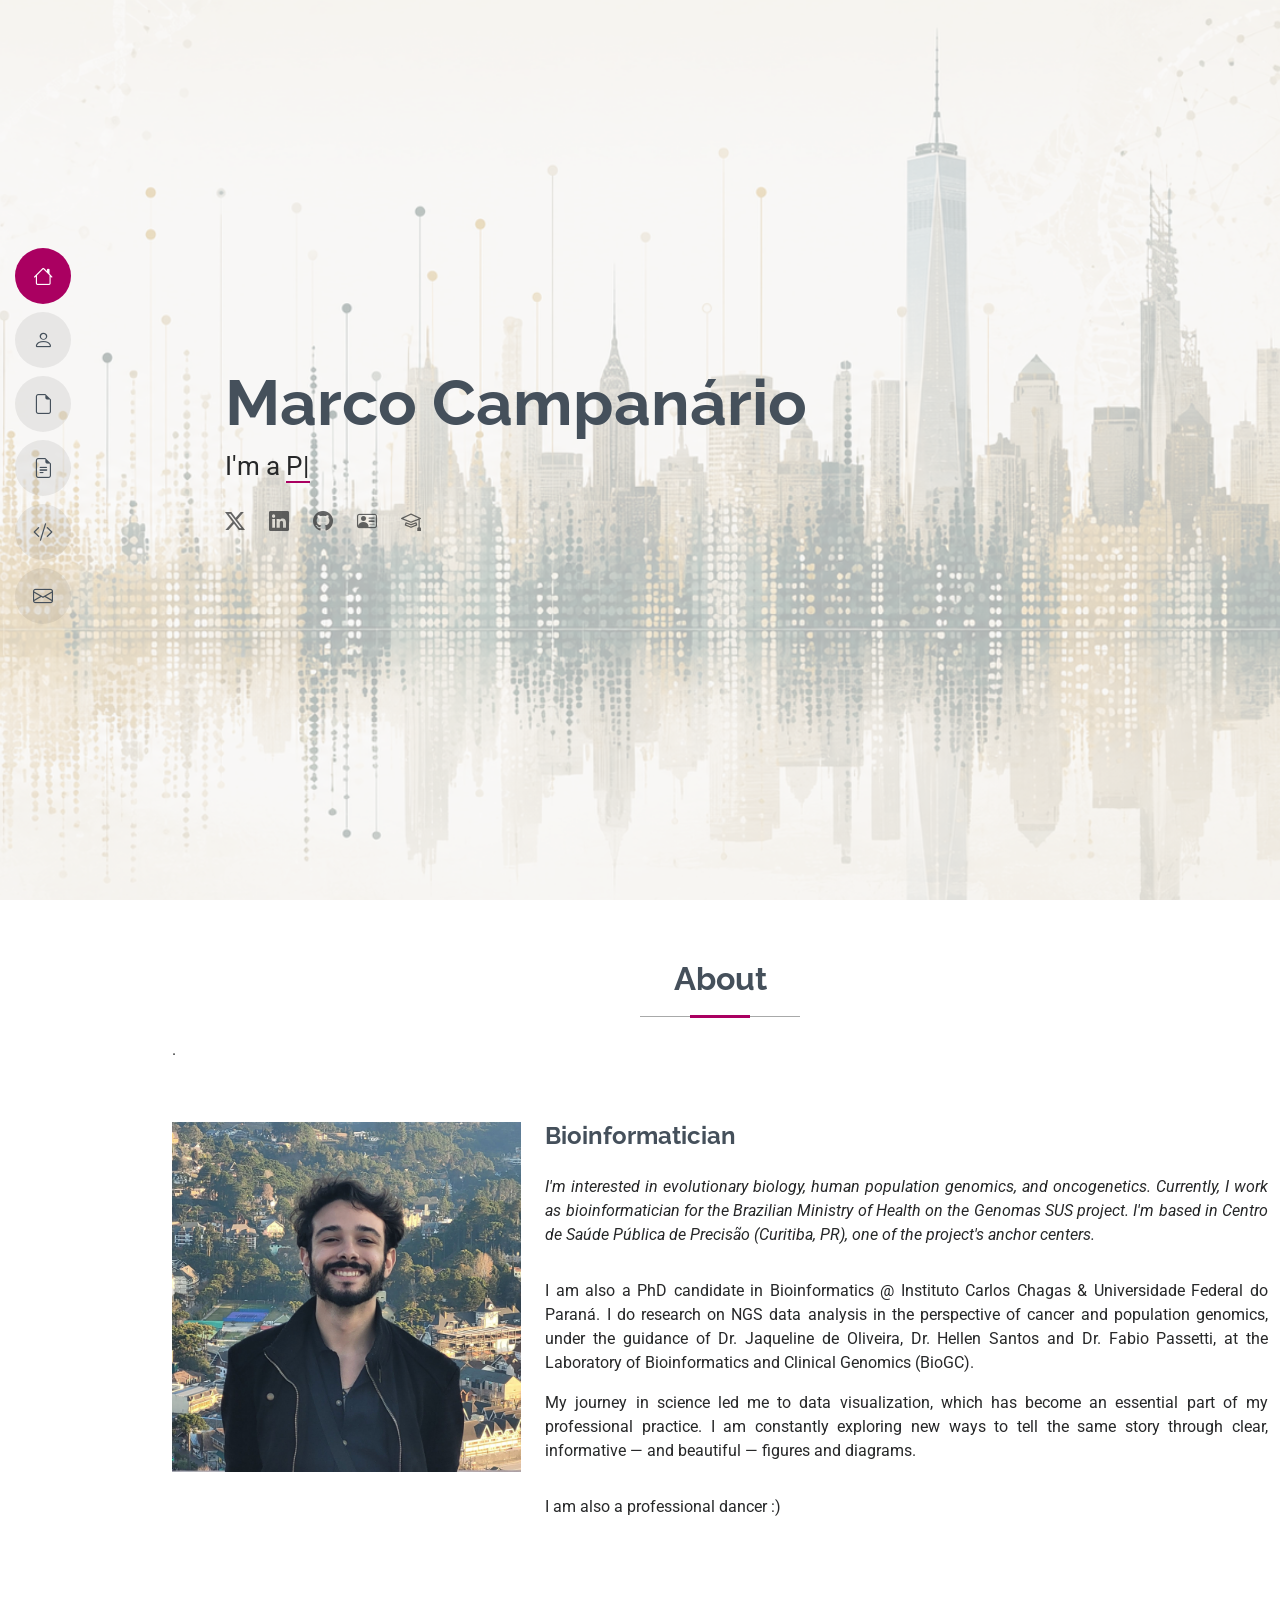
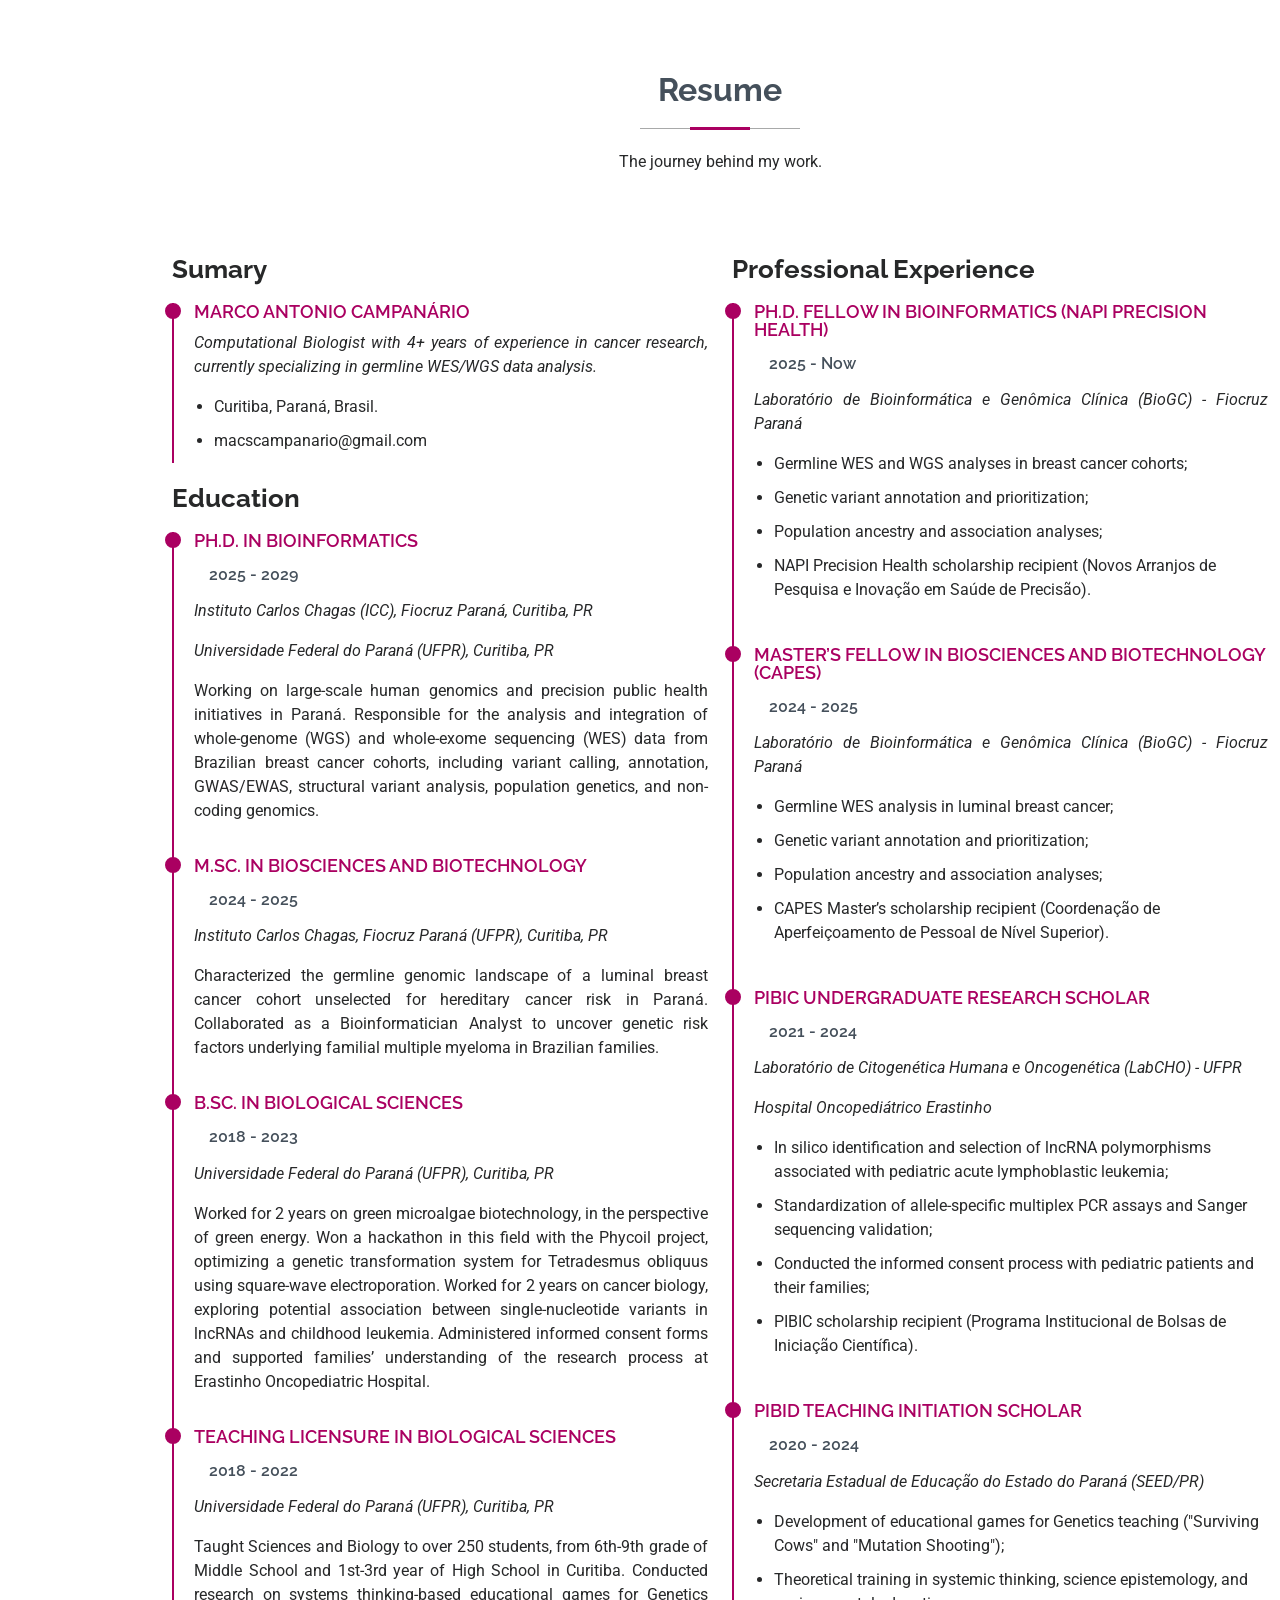
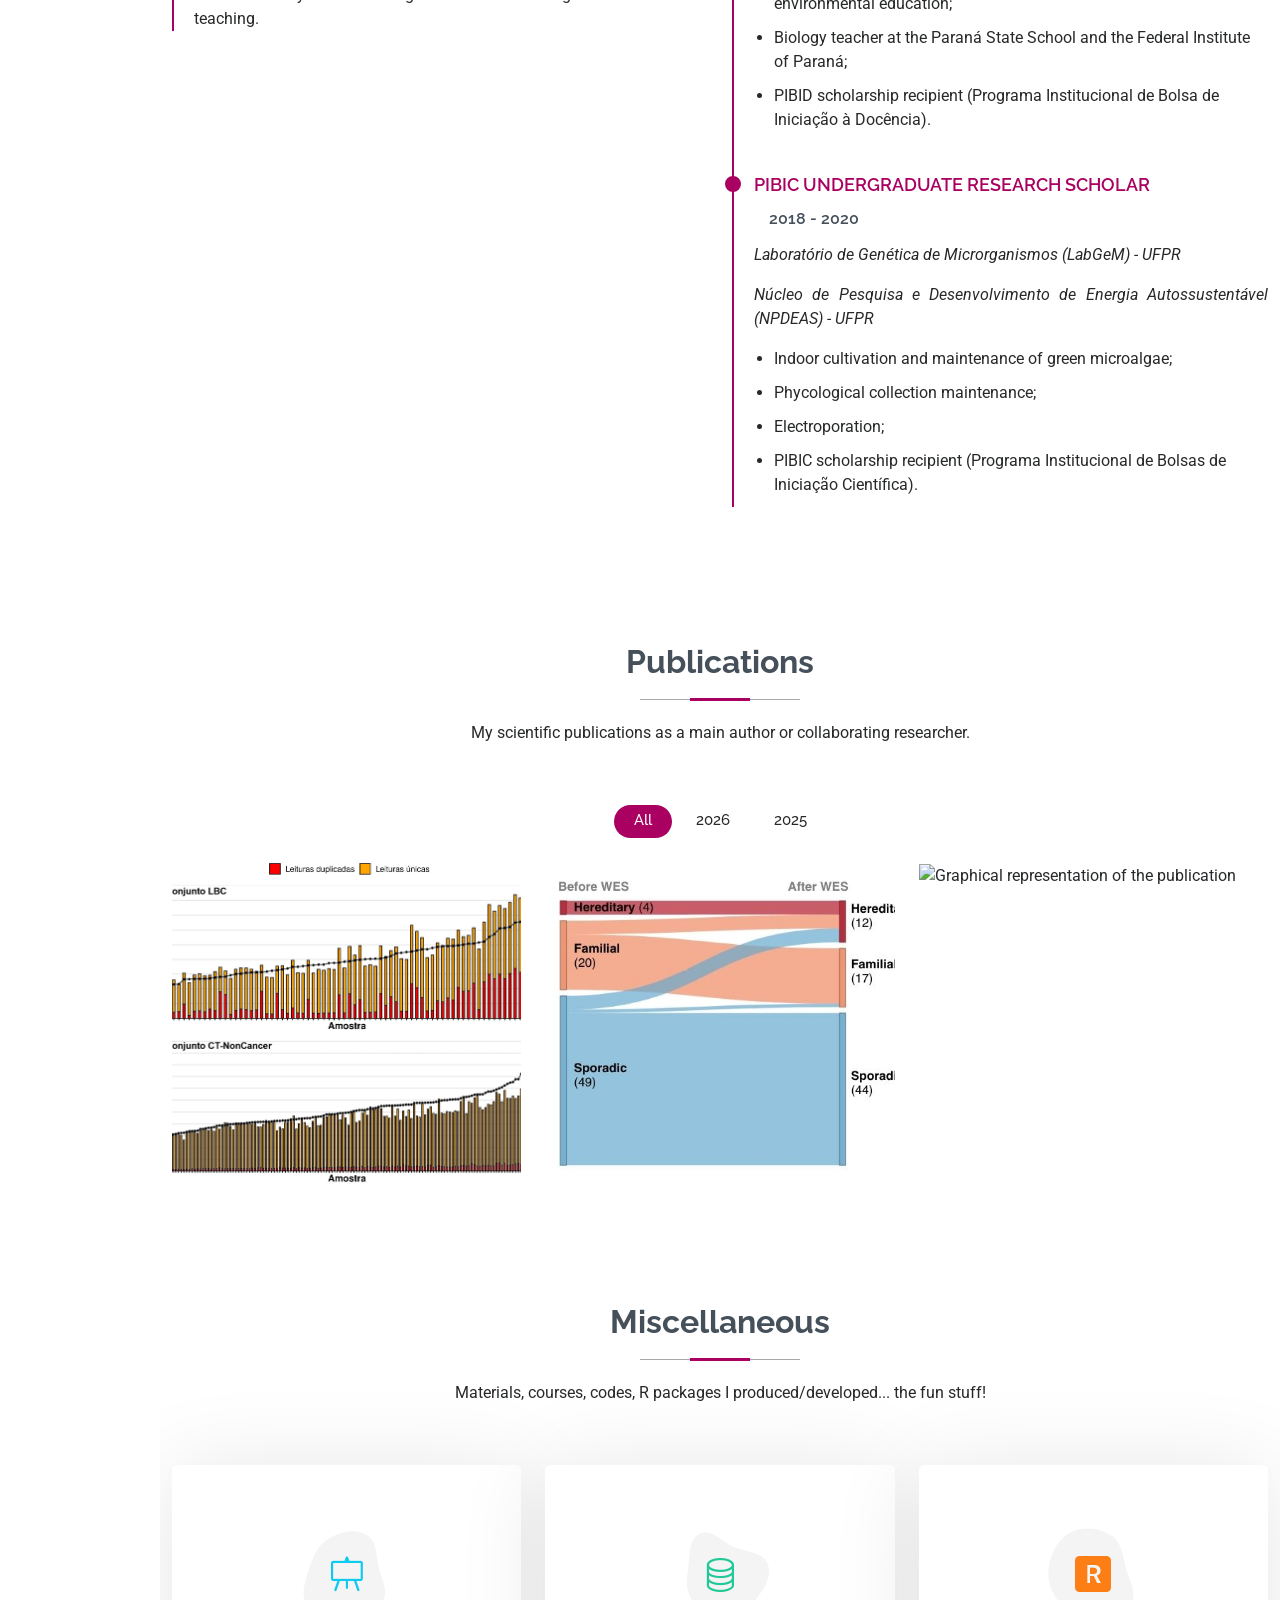
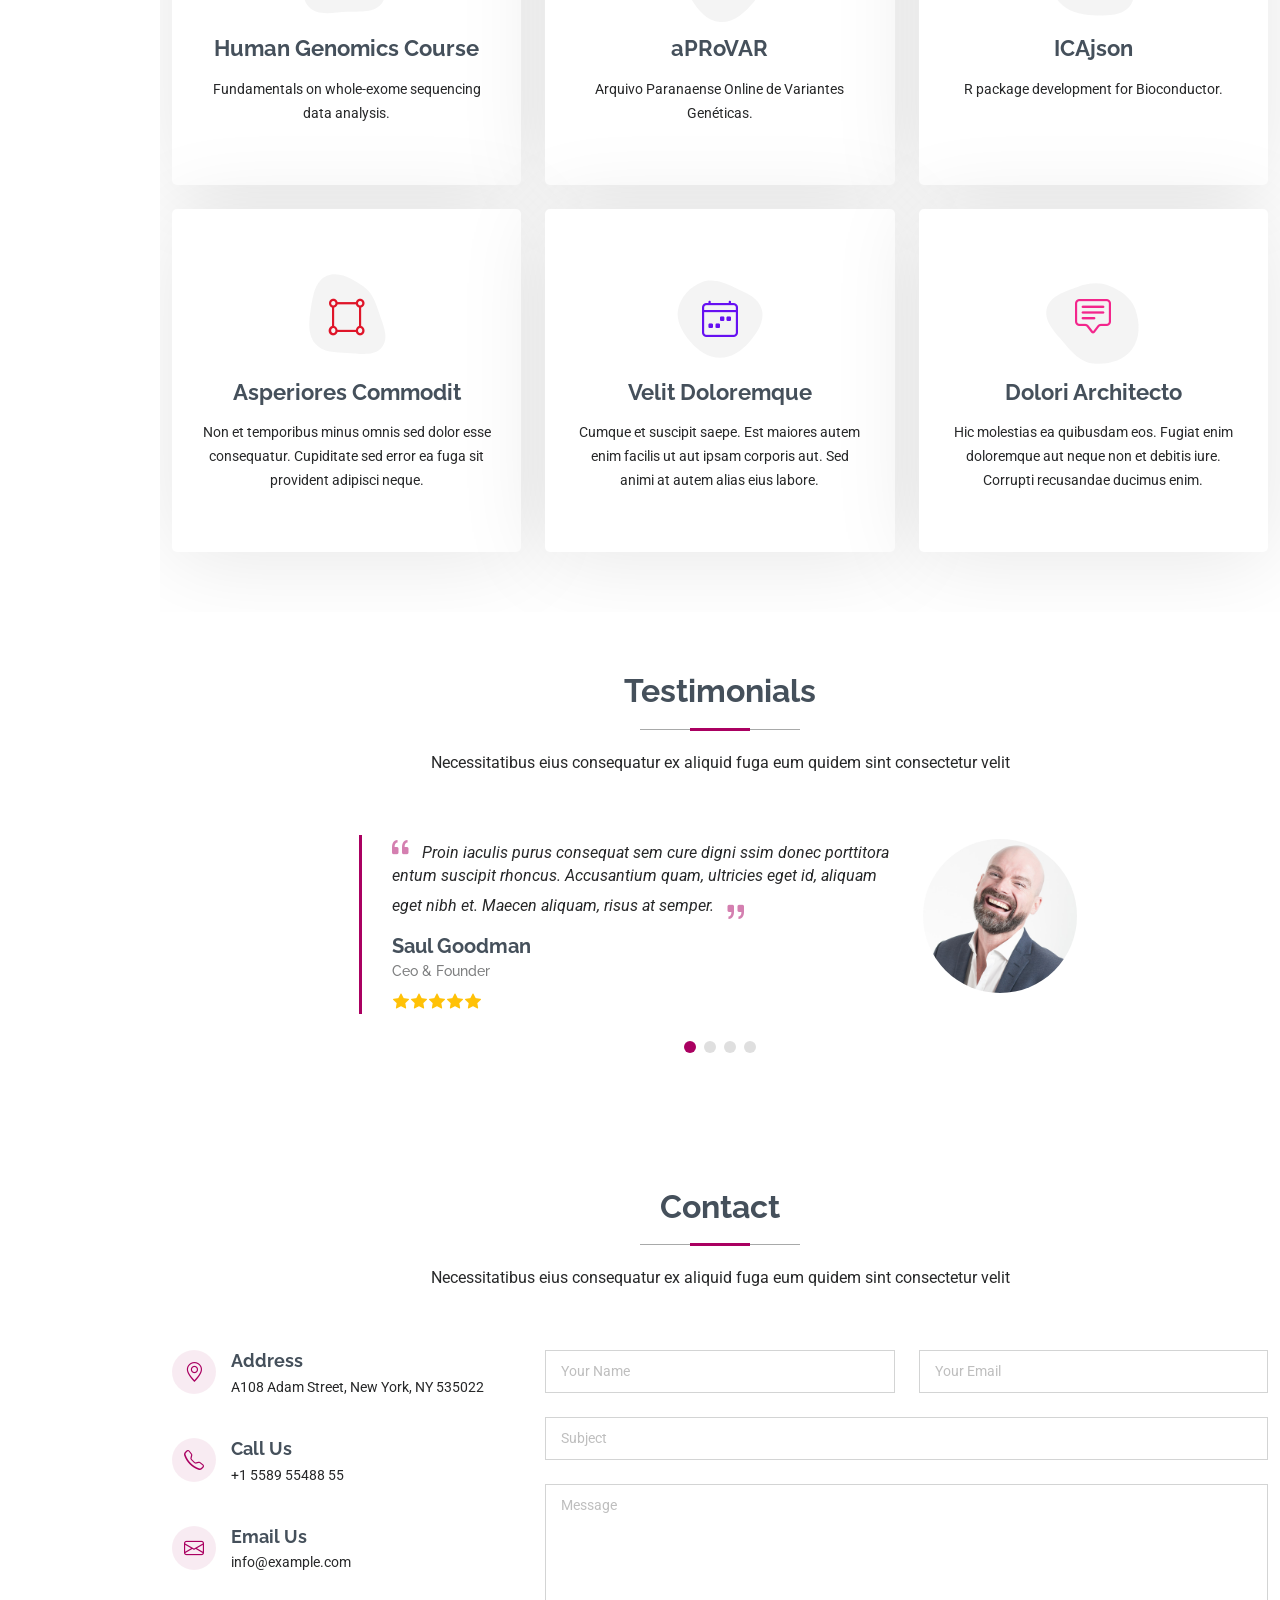
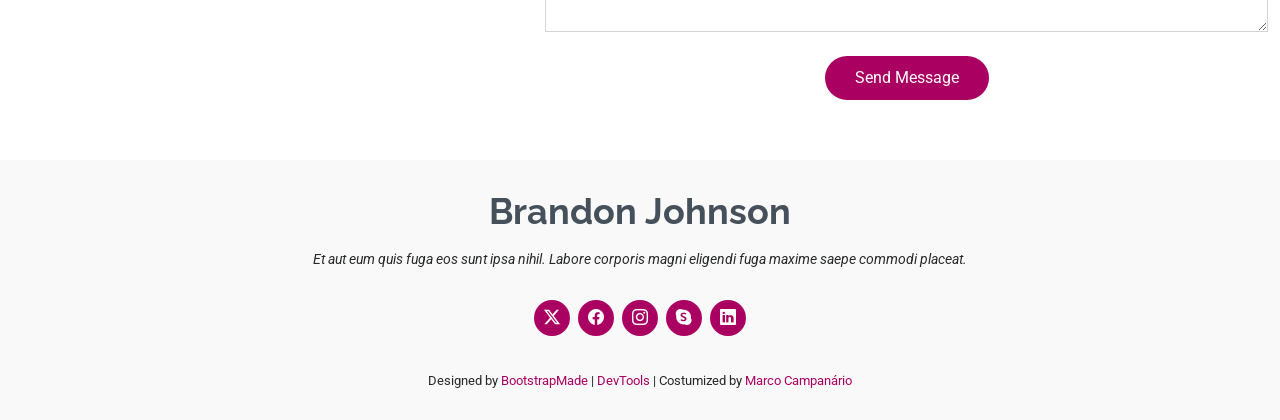
==== index.html @ 1c9a026c "annojson" ====
<!DOCTYPE html>
<html lang="en">

<head>
  <meta charset="utf-8">
  <meta content="width=device-width, initial-scale=1.0" name="viewport">
  <title>Marco Campanário</title>

<meta
  name="keywords"
  content="Marco Campanário, bioinformatics, cancer genomics, breast cancer, whole-exome sequencing, WES, genomics, R, Fiocruz, UFPR"
>

<meta name="author" content="Marco Campanário">

  <!-- Favicons -->
  <link href="assets/img/favicon.png" rel="icon">
  <link href="assets/img/apple-touch-icon.png" rel="apple-touch-icon">

  <!-- Fonts -->
  <link href="https://fonts.googleapis.com" rel="preconnect">
  <link href="https://fonts.gstatic.com" rel="preconnect" crossorigin>
  <link href="https://fonts.googleapis.com/css2?family=Roboto:ital,wght@0,100;0,300;0,400;0,500;0,700;0,900;1,100;1,300;1,400;1,500;1,700;1,900&family=Poppins:ital,wght@0,100;0,200;0,300;0,400;0,500;0,600;0,700;0,800;0,900;1,100;1,200;1,300;1,400;1,500;1,600;1,700;1,800;1,900&family=Raleway:ital,wght@0,100;0,200;0,300;0,400;0,500;0,600;0,700;0,800;0,900;1,100;1,200;1,300;1,400;1,500;1,600;1,700;1,800;1,900&display=swap" rel="stylesheet">

  <!-- Vendor CSS Files -->
  <link href="assets/vendor/bootstrap/css/bootstrap.min.css" rel="stylesheet">
  <link href="assets/vendor/bootstrap-icons/bootstrap-icons.css" rel="stylesheet">
  <link href="assets/vendor/aos/aos.css" rel="stylesheet">
  <link href="assets/vendor/glightbox/css/glightbox.min.css" rel="stylesheet">
  <link href="assets/vendor/swiper/swiper-bundle.min.css" rel="stylesheet">

  <!-- Main CSS File -->
  <link href="assets/css/main.css" rel="stylesheet">

  <!-- =======================================================
  * Template Name: MyResume
  * Template URL: https://bootstrapmade.com/free-html-bootstrap-template-my-resume/
  * Updated: Jun 29 2024 with Bootstrap v5.3.3
  * Author: BootstrapMade.com
  * License: https://bootstrapmade.com/license/
  ======================================================== -->
</head>

<body class="index-page">

  <header id="header" class="header d-flex flex-column justify-content-center">

    <i class="header-toggle d-xl-none bi bi-list"></i>

    <nav id="navmenu" class="navmenu">
      <ul>
        <li><a href="#hero" class="active"><i class="bi bi-house navicon"></i><span>Home</span></a></li>
        <li><a href="#about"><i class="bi bi-person navicon"></i><span>About</span></a></li>
        <li><a href="#resume"><i class="bi bi-file-earmark navicon"></i><span>Resume</span></a></li>
        <li><a href="#publications"><i class="bi bi-file-earmark-text navicon"></i><span>Publications</span></a></li>
        <li><a href="#services"><i class="bi bi-code-slash navicon"></i><span>Material</span></a></li>
        <li><a href="#contact"><i class="bi bi-envelope navicon"></i><span>Contact</span></a></li>
      </ul>
    </nav>

  </header>

  <main class="main">

    <!-- Hero Section -->
    <section id="hero" class="hero section light-background">

      <img src="assets/img/hero-bg.jpg" alt="">

      <div class="container" data-aos="zoom-out">
        <div class="row justify-content-center">
          <div class="col-lg-9">
            <h2>Marco Campanário</h2>
            <p>I'm a <span class="typed" data-typed-items="Bioinformatician, PhD Student, Teacher, Dataviz Enthusiast">Bioinformatician</span><span class="typed-cursor typed-cursor--blink" aria-hidden="true"></span></p>
            <div class="social-links">

  <!-- Twitter / X -->
  <a
    href="https://x.com/marcocampanario"
    target="_blank"
    rel="noopener noreferrer"
    aria-label="Twitter / X"
    title="Twitter / X"
  >
    <i class="bi bi-twitter-x"></i>
  </a>

  <!-- LinkedIn -->
  <a
    href="https://www.linkedin.com/in/marcocampanario/"
    target="_blank"
    rel="noopener noreferrer"
    aria-label="LinkedIn"
    title="LinkedIn"
  >
    <i class="bi bi-linkedin"></i>
  </a>

  <!-- GitHub -->
  <a
    href="https://github.com/marcocampanario"
    target="_blank"
    rel="noopener noreferrer"
    aria-label="GitHub"
    title="GitHub"
  >
    <i class="bi bi-github"></i>
  </a>

  <!-- Currículo Lattes -->
  <a
    href="http://lattes.cnpq.br/3151326822304466"
    target="_blank"
    rel="noopener noreferrer"
    aria-label="Currículo Lattes"
    title="Currículo Lattes"
  >
    <i class="bi bi-person-vcard"></i>
  </a>

  <!-- Google Scholar -->
  <a
    href="https://scholar.google.com/citations?user=XNrBLEYAAAAJ&hl=pt-BR"
    target="_blank"
    rel="noopener noreferrer"
    aria-label="Google Scholar"
    title="Google Scholar"
  >
    <i class="bi bi-mortarboard"></i>
  </a>

</div>
          </div>
        </div>
      </div>

    </section><!-- /Hero Section -->

    <!-- About Section -->
    <section id="about" class="about section">

      <!-- Section Title -->
      <div class="container section-title" data-aos="fade-up">
        <h2>About</h2>
        <p>.</p>
      </div><!-- End Section Title -->

      <div class="container" data-aos="fade-up" data-aos-delay="100">

        <div class="row gy-4 justify-content-center">
          <div class="col-lg-4">
            <img src="assets/img/profile-img.jpg" class="img-fluid" alt="">
          </div>
          <div class="col-lg-8 content">
            <h2>Bioinformatician</h2>
            <p class="fst-italic py-3">
              I'm interested in evolutionary biology, human population genomics, and oncogenetics. Currently, I work as bioinformatician for the Brazilian Ministry of Health on the Genomas SUS project. I'm based in Centro de Saúde Pública de Precisão (Curitiba, PR), one of the project's anchor centers.
            
            </p>

            <p>
              I am also a PhD candidate in Bioinformatics @ Instituto Carlos Chagas & Universidade Federal do Paraná. I do research on NGS data analysis in the perspective of cancer and population genomics, under the guidance of Dr. Jaqueline de Oliveira,
            Dr. Hellen Santos and Dr. Fabio Passetti, at the Laboratory of Bioinformatics and Clinical Genomics (BioGC).
            </p>
            
            <p>
              My journey in science led me to data visualization, which has become an essential part of my professional practice. I am constantly exploring new ways to tell the same story through clear, informative — and beautiful — figures and diagrams.
            </p>
            <!-- <div class="row">
              <div class="col-lg-6">
                <ul>
                  <li><i class="bi bi-chevron-right"></i> <strong>Birthday:</strong> <span>1 May 1995</span></li>
                  <li><i class="bi bi-chevron-right"></i> <strong>Website:</strong> <span>www.example.com</span></li>
                  <li><i class="bi bi-chevron-right"></i> <strong>Phone:</strong> <span>+123 456 7890</span></li>
                  <li><i class="bi bi-chevron-right"></i> <strong>City:</strong> <span>New York, USA</span></li>
                </ul>
              </div>
              <div class="col-lg-6">
                <ul>
                  <li><i class="bi bi-chevron-right"></i> <strong>Age:</strong> <span>30</span></li>
                  <li><i class="bi bi-chevron-right"></i> <strong>Degree:</strong> <span>Master</span></li>
                  <li><i class="bi bi-chevron-right"></i> <strong>Email:</strong> <span>email@example.com</span></li>
                  <li><i class="bi bi-chevron-right"></i> <strong>Freelance:</strong> <span>Available</span></li>
                </ul>
              </div> 
            </div> -->
            <p class="py-3">
              I am also a professional dancer :)
            </p>
          </div>
        </div>

      </div>

    </section><!-- /About Section -->

    <!-- Stats Section
    <section id="stats" class="stats section">

      <div class="container" data-aos="fade-up" data-aos-delay="100">

        <div class="row gy-4">

          <div class="col-lg-3 col-md-6 d-flex flex-column align-items-center">
            <i class="bi bi-emoji-smile"></i>
            <div class="stats-item">
              <span data-purecounter-start="0" data-purecounter-end="232" data-purecounter-duration="1" class="purecounter"></span>
              <p>Happy Clients</p>
            </div>
          </div> End Stats Item -->

          <!-- <div class="col-lg-3 col-md-6 d-flex flex-column align-items-center">
            <i class="bi bi-journal-richtext"></i>
            <div class="stats-item">
              <span data-purecounter-start="0" data-purecounter-end="521" data-purecounter-duration="1" class="purecounter"></span>
              <p>Projects</p>
            </div>
          </div> End Stats Item -->

          <!--<div class="col-lg-3 col-md-6 d-flex flex-column align-items-center">
            <i class="bi bi-headset"></i>
            <div class="stats-item">
              <span data-purecounter-start="0" data-purecounter-end="1463" data-purecounter-duration="1" class="purecounter"></span>
              <p>Hours Of Support</p>
            </div>
          </div> End Stats Item -->

          <!-- <div class="col-lg-3 col-md-6 d-flex flex-column align-items-center">
            <i class="bi bi-people"></i>
            <div class="stats-item">
              <span data-purecounter-start="0" data-purecounter-end="15" data-purecounter-duration="1" class="purecounter"></span>
              <p>Hard Workers</p>
            </div>
          </div>End Stats Item -->

        </div>

      </div>

    </section><!-- /Stats Section -->

    <!-- Skills Section
    <section id="skills" class="skills section">

      Section Title
      <div class="container section-title" data-aos="fade-up">
        <h2>Skills</h2>
        <p>Necessitatibus eius consequatur ex aliquid fuga eum quidem sint consectetur velit</p>
      </div> End Section Title

      <div class="container" data-aos="fade-up" data-aos-delay="100">

        <div class="row skills-content skills-animation">

          <div class="col-lg-6">

            <div class="progress">
              <span class="skill"><span>HTML</span> <i class="val">100%</i></span>
              <div class="progress-bar-wrap">
                <div class="progress-bar" role="progressbar" aria-valuenow="100" aria-valuemin="0" aria-valuemax="100"></div>
              </div>
            </div> End Skills Item

            <div class="progress">
              <span class="skill"><span>CSS</span> <i class="val">90%</i></span>
              <div class="progress-bar-wrap">
                <div class="progress-bar" role="progressbar" aria-valuenow="90" aria-valuemin="0" aria-valuemax="100"></div>
              </div>
            </div> End Skills Item

            <div class="progress">
              <span class="skill"><span>JavaScript</span> <i class="val">75%</i></span>
              <div class="progress-bar-wrap">
                <div class="progress-bar" role="progressbar" aria-valuenow="75" aria-valuemin="0" aria-valuemax="100"></div>
              </div>
            </div> End Skills Item

          </div>

          <div class="col-lg-6">

            <div class="progress">
              <span class="skill"><span>PHP</span> <i class="val">80%</i></span>
              <div class="progress-bar-wrap">
                <div class="progress-bar" role="progressbar" aria-valuenow="80" aria-valuemin="0" aria-valuemax="100"></div>
              </div>
            </div> End Skills Item

            <div class="progress">
              <span class="skill"><span>WordPress/CMS</span> <i class="val">90%</i></span>
              <div class="progress-bar-wrap">
                <div class="progress-bar" role="progressbar" aria-valuenow="90" aria-valuemin="0" aria-valuemax="100"></div>
              </div>
            </div> End Skills Item

            <div class="progress">
              <span class="skill"><span>Photoshop</span> <i class="val">55%</i></span>
              <div class="progress-bar-wrap">
                <div class="progress-bar" role="progressbar" aria-valuenow="55" aria-valuemin="0" aria-valuemax="100"></div>
              </div>
            </div> End Skills Item

          </div>

        </div>

      </div>

    </section> /Skills Section -->

    <!-- Resume Section -->
    <section id="resume" class="resume section">

      <!-- Section Title -->
      <div class="container section-title" data-aos="fade-up">
        <h2>Resume</h2>
        <p>The journey behind my work.</p>
      </div><!-- End Section Title -->

      <div class="container">

        <div class="row">

          <div class="col-lg-6" data-aos="fade-up" data-aos-delay="100">
            <h3 class="resume-title">Sumary</h3>

            <div class="resume-item pb-0">
              <h4>Marco Antonio Campanário</h4>
              <p><em>Computational Biologist with 4+ years of experience in cancer research, currently specializing in germline WES/WGS data analysis.</em></p>
              <ul>
                <li>Curitiba, Paraná, Brasil.</li>
                <li>macscampanario@gmail.com</li>
              </ul>
            </div><!-- Edn Resume Item -->

            <h3 class="resume-title">Education</h3>
            <div class="resume-item">
              <h4>Ph.D. in Bioinformatics</h4>
              <h5>2025 - 2029</h5>
              <p><em>Instituto Carlos Chagas (ICC), Fiocruz Paraná, Curitiba, PR</em></p>
              <p><em>Universidade Federal do Paraná (UFPR), Curitiba, PR</em></p>
              <p>Working on large-scale human genomics and precision public health initiatives in Paraná. Responsible for the analysis and integration of whole-genome (WGS) and whole-exome sequencing (WES) data from Brazilian breast cancer cohorts, including variant calling, annotation, GWAS/EWAS, structural variant analysis, population genetics, and non-coding genomics. </p>
            </div><!-- Edn Resume Item -->
            
            <div class="resume-item">
              <h4>M.Sc. in Biosciences and Biotechnology</h4>
              <h5>2024 - 2025</h5>
              <p><em>Instituto Carlos Chagas, Fiocruz Paraná (UFPR), Curitiba, PR</em></p>
              <p>Characterized the germline genomic landscape of a luminal breast cancer cohort unselected for hereditary cancer risk in Paraná. Collaborated as a Bioinformatician Analyst to uncover genetic risk factors underlying familial multiple myeloma in Brazilian families.</p>
            </div><!-- Edn Resume Item -->

            <div class="resume-item">
              <h4>B.Sc. in Biological Sciences</h4>
              <h5>2018 - 2023</h5>
              <p><em>Universidade Federal do Paraná (UFPR), Curitiba, PR</em></p>
              <p>Worked for 2 years on green microalgae biotechnology, in the perspective of green energy. Won a hackathon in this field with the Phycoil project, optimizing a genetic transformation system for Tetradesmus obliquus using square-wave electroporation. Worked for 2 years on cancer biology, exploring potential association between single-nucleotide variants in lncRNAs and childhood leukemia. Administered informed consent forms and supported families’ understanding of the research process at Erastinho Oncopediatric Hospital.</p>
            </div><!-- Edn Resume Item -->

            <div class="resume-item">
              <h4>Teaching Licensure in Biological Sciences</h4>
              <h5>2018 - 2022</h5>
              <p><em>Universidade Federal do Paraná (UFPR), Curitiba, PR</em></p>
              <p>Taught Sciences and Biology to over 250 students, from 6th-9th grade of Middle School and 1st-3rd year of High School in Curitiba. Conducted research on systems thinking-based educational games for Genetics teaching.</p>
            </div><!-- Edn Resume Item -->
            
          </div>

          <div class="col-lg-6" data-aos="fade-up" data-aos-delay="200">
            <h3 class="resume-title">Professional Experience</h3>
            <div class="resume-item">
              <h4>Ph.D. Fellow in Bioinformatics (NAPI Precision Health)</h4>
              <h5>2025 - Now</h5>
              <p><em>Laboratório de Bioinformática e Genômica Clínica (BioGC) - Fiocruz Paraná</em></p>
              <ul>
                <li>Germline WES and WGS analyses in breast cancer cohorts;</li>
                <li>Genetic variant annotation and prioritization;</li>
                <li>Population ancestry and association analyses;</li>
                <li>NAPI Precision Health scholarship recipient (Novos Arranjos de Pesquisa e Inovação em Saúde de Precisão).</li>
              </ul>
            </div><!-- Edn Resume Item -->
            
            <div class="resume-item">
              <h4>Master’s Fellow in Biosciences and Biotechnology (CAPES)</h4>
              <h5>2024 - 2025</h5>
              <p><em>Laboratório de Bioinformática e Genômica Clínica (BioGC) - Fiocruz Paraná</em></p>
              <ul>
                <li>Germline WES analysis in luminal breast cancer;</li>
                <li>Genetic variant annotation and prioritization;</li>
                <li>Population ancestry and association analyses;</li>
                <li>CAPES Master’s scholarship recipient (Coordenação de Aperfeiçoamento de Pessoal de Nível Superior).</li>
              </ul>
            </div><!-- Edn Resume Item -->

            <div class="resume-item">
              <h4>PIBIC Undergraduate Research Scholar</h4>
              <h5>2021 - 2024</h5>
              <p><em>Laboratório de Citogenética Humana e Oncogenética (LabCHO) - UFPR</em></p>
              <p><em>Hospital Oncopediátrico Erastinho</em></p>
              <ul>
                <li>In silico identification and selection of lncRNA polymorphisms associated with pediatric acute lymphoblastic leukemia;</li>
                <li>Standardization of allele-specific multiplex PCR assays and Sanger sequencing validation;</li>
                <li>Conducted the informed consent process with pediatric patients and their families;</li>
                <li>PIBIC scholarship recipient (Programa Institucional de Bolsas de Iniciação Científica).</li>
              </ul>
            </div><!-- Edn Resume Item -->

            <div class="resume-item">
              <h4>PIBID Teaching Initiation Scholar</h4>
              <h5>2020 - 2024</h5>
              <p><em>Secretaria Estadual de Educação do Estado do Paraná (SEED/PR)</em></p>
              <ul>
                <li>Development of educational games for Genetics teaching ("Surviving Cows" and "Mutation Shooting");</li>
                <li>Theoretical training in systemic thinking, science epistemology, and environmental education;</li>
                <li>Biology teacher at the Paraná State School and the Federal Institute of Paraná;</li>
                <li>PIBID scholarship recipient (Programa Institucional de Bolsa de Iniciação à Docência).</li>
              </ul>
            </div><!-- Edn Resume Item -->

            <div class="resume-item">
              <h4>PIBIC Undergraduate Research Scholar</h4>
              <h5>2018 - 2020</h5>
              <p><em>Laboratório de Genética de Microrganismos (LabGeM) - UFPR</em>
              <p><em>Núcleo de Pesquisa e Desenvolvimento de Energia Autossustentável (NPDEAS) - UFPR</em></p>
              <ul>
                <li>Indoor cultivation and maintenance of green microalgae;</li>
                <li>Phycological collection maintenance;</li>
                <li>Electroporation;</li>
                <li>PIBIC scholarship recipient (Programa Institucional de Bolsas de Iniciação Científica).</li>
              </ul>
            </div><!-- Edn Resume Item -->
          </div>

        </div>

      </div>

    </section><!-- /Resume Section -->

    <!-- Publications Section -->
<section id="publications" class="portfolio publications section">

  <div class="container section-title" data-aos="fade-up">
    <h2>Publications</h2>
    <p>
      My scientific publications as a main author or collaborating researcher.
    </p>
  </div>

  <div class="container">

    <div
      class="isotope-layout"
      data-default-filter="*"
      data-layout="masonry"
      data-sort="original-order"
    >

      <!-- Filtros por ano -->
      <ul
        class="portfolio-filters isotope-filters"
        data-aos="fade-up"
        data-aos-delay="100"
      >
        <li data-filter="*" class="filter-active">All</li>
        <li data-filter=".filter-2026">2026</li>
        <li data-filter=".filter-2025">2025</li>
        <!-- <li data-filter=".filter-2024">2024</li>
        <li data-filter=".filter-2023">2023</li>
        <li data-filter=".filter-2020">2020</li> -->
      </ul>

      <div
        class="row gy-4 isotope-container"
        data-aos="fade-up"
        data-aos-delay="200"
      >

        <!-- Publication 1 -->
        <div
          class="col-lg-4 col-md-6 portfolio-item isotope-item filter-2025"
        >

          <img
            src="assets/img/publications/publication-2025-01.jpg"
            class="img-fluid publication-image"
            alt="Graphical representation of the publication"
          >

          <div class="portfolio-info">

            <h4>
              Perfil genômico germinativo de mulheres paranaenses com diagnóstico de câncer de mama luminal: uma abordagem por sequenciamento de exoma completo
            </h4>

            <p>
              <strong>Master's Thesis</strong>
            </p>

            <!-- Ampliar imagem -->
            <a
              href="assets/img/publications/publication-2025-01.jpg"
              title="Number of unique reads, duplicate reads and mean vertical WES coverage per sample."
              data-gallery="publications-gallery"
              class="glightbox preview-link"
              aria-label="View publication image"
            >
              <i class="bi bi-zoom-in"></i>
            </a>

            <!-- Abrir artigo -->
            <a
              href="https://arca.fiocruz.br/items/30a2bde6-689f-4237-ba54-ac420744adb8/full"
              target="_blank"
              rel="noopener noreferrer"
              title="Open publication"
              class="details-link"
              aria-label="Open publication"
            >
              <i class="bi bi-box-arrow-up-right"></i>
            </a>

          </div>
        </div>

        <!-- Publication 2 -->
        <div
          class="col-lg-4 col-md-6 portfolio-item isotope-item filter-2026"
        >

          <img
            src="assets/img/publications/publication-2026-01.jpg"
            class="img-fluid publication-image"
            alt="Graphical representation of the publication"
          >

          <div class="portfolio-info">

            <h4>
              405eP Germline whole-exome sequencing refines hereditary risk in an unselected cohort of luminal breast cancer patients in Southern Brazil
            </h4>

            <p>
              <strong>Contributions:</strong>
              Main author.
            </p>

            <a
              href="assets/img/publications/publication-2026-01.jpg"
              title="Breast cancer genetic reclassification based on WES findings."
              data-gallery="publications-gallery"
              class="glightbox preview-link"
              aria-label="View publication image"
            >
              <i class="bi bi-zoom-in"></i>
            </a>

            <a
              href="https://doi.org/10.1016/j.esmoop.2026.107357"
              target="_blank"
              rel="noopener noreferrer"
              title="Open publication"
              class="details-link"
              aria-label="Open publication"
            >
              <i class="bi bi-box-arrow-up-right"></i>
            </a>

          </div>
        </div>

        <!-- Publication 3 -->
        <div
          class="col-lg-4 col-md-6 portfolio-item isotope-item filter-2020"
        >

          <img
            src="assets/img/publications/publication-2020-01.jpg"
            class="img-fluid publication-image"
            alt="Graphical representation of the publication"
          >

          <div class="portfolio-info">

            <h4>
              Title of the third scientific publication
            </h4>

            <p>
              <strong>Contributions:</strong>
              Experimental investigation, data collection and analysis.
            </p>

            <a
              href="assets/img/publications/publication-2020-01.jpg"
              title="Title of the third scientific publication"
              data-gallery="publications-gallery"
              class="glightbox preview-link"
              aria-label="View publication image"
            >
              <i class="bi bi-zoom-in"></i>
            </a>

            <a
              href="https://doi.org/COLE-O-DOI-AQUI"
              target="_blank"
              rel="noopener noreferrer"
              title="Open publication"
              class="details-link"
              aria-label="Open publication"
            >
              <i class="bi bi-box-arrow-up-right"></i>
            </a>

          </div>
        </div>

      </div>
    </div>
  </div>

</section>
<!-- /Publications Section -->

    <!-- Services Section -->
    <section id="services" class="services section">

      <!-- Section Title -->
      <div class="container section-title" data-aos="fade-up">
        <h2>Miscellaneous</h2>
        <p>Materials, courses, codes, R packages I produced/developed... the fun stuff!</p>
      </div><!-- End Section Title -->

      <div class="container">

        <div class="row gy-4">

          <div class="col-lg-4 col-md-6" data-aos="fade-up" data-aos-delay="100">
            <div class="service-item item-cyan position-relative">
              <div class="icon">
                <svg width="100" height="100" viewBox="0 0 600 600" xmlns="http://www.w3.org/2000/svg">
                  <path stroke="none" stroke-width="0" fill="#f5f5f5" d="M300,521.0016835830174C376.1290562159157,517.8887921683347,466.0731472004068,529.7835943286574,510.70327084640275,468.03025145048787C554.3714126377745,407.6079735673963,508.03601936045806,328.9844924480964,491.2728898941984,256.3432110539036C474.5976632858925,184.082847569629,479.9380746630129,96.60480741107993,416.23090153303,58.64404602377083C348.86323505073057,18.502131276798302,261.93793281208167,40.57373210992963,193.5410806939664,78.93577620505333C130.42746243093433,114.334589627462,98.30271207620316,179.96522072025542,76.75703585869454,249.04625023123273C51.97151888228291,328.5150500222984,13.704378332031375,421.85034740162234,66.52175969318436,486.19268352777647C119.04800174914682,550.1803526380478,217.28368757567262,524.383925680826,300,521.0016835830174"></path>
                </svg>
                <i class="bi bi-easel"></i>
              </div>
              <a href="https://marcocampanario.github.io/CursoWesICC/" class="stretched-link">
                <h3>Human Genomics Course</h3>
              </a>
              <p>Fundamentals on whole-exome sequencing data analysis.</p>
            </div>
          </div><!-- End Service Item -->

          <div class="col-lg-4 col-md-6" data-aos="fade-up" data-aos-delay="200">
            <div class="service-item item-teal position-relative">
              <div class="icon">
                <svg width="100" height="100" viewBox="0 0 600 600" xmlns="http://www.w3.org/2000/svg">
                  <path stroke="none" stroke-width="0" fill="#f5f5f5" d="M300,582.0697525312426C382.5290701553225,586.8405444964366,449.9789794690241,525.3245884688669,502.5850820975895,461.55621195738473C556.606425686781,396.0723002908107,615.8543463187945,314.28637112970534,586.6730223649479,234.56875336149918C558.9533121215079,158.8439757836574,454.9685369536778,164.00468322053177,381.49747125262974,130.76875717737553C312.15926192815925,99.40240125094834,248.97055460311594,18.661163978235184,179.8680185752513,50.54337015887873C110.5421016452524,82.52863877960104,119.82277516462835,180.83849132639028,109.12597500060166,256.43424936330496C100.08760227029461,320.3096726198365,92.17705696193138,384.0621239912766,124.79988738764834,439.7174275375508C164.83382741302287,508.01625554203684,220.96474134820875,577.5009287672846,300,582.0697525312426"></path>
                </svg>
                <i class="bi bi-database"></i>
              </div>
              <a href="https://aprovardb.icc.fiocruz.br/" class="stretched-link">
                <h3>aPRoVAR</h3>
              </a>
              <p>Arquivo Paranaense Online de Variantes Genéticas.</p>
            </div>
          </div><!-- End Service Item -->

          <div class="col-lg-4 col-md-6" data-aos="fade-up" data-aos-delay="300">
            <div class="service-item item-orange position-relative">
              <div class="icon">
                <svg width="100" height="100" viewBox="0 0 600 600" xmlns="http://www.w3.org/2000/svg">
                  <path stroke="none" stroke-width="0" fill="#f5f5f5" d="M300,541.5067337569781C382.14930387511276,545.0595476570109,479.8736841581634,548.3450877840088,526.4010558755058,480.5488172755941C571.5218469581645,414.80211281144784,517.5187510058486,332.0715597781072,496.52539010469104,255.14436215662573C477.37192572678356,184.95920475031193,473.57363656557914,105.61284051026155,413.0603344069578,65.22779650032875C343.27470386102294,18.654635553484475,251.2091493199835,5.337323636656869,175.0934190732945,40.62881213300186C97.87086631185822,76.43348514350839,51.98124368387456,156.15599469081315,36.44837278890362,239.84606092416172C21.716077023791087,319.22268207091537,43.775223500013084,401.1760424656574,96.891909868211,461.97329694683043C147.22146801428983,519.5804099606455,223.5754009179313,538.201503339737,300,541.5067337569781"></path>
                </svg>
                <i class="bi bi-r-square-fill"></i>
              </div>
              <a href="https://github.com/marcocampanario/AnnoJSON" class="stretched-link">
                <h3>ICAjson</h3>
              </a>
              <p>R package development for Bioconductor.</p>
            </div>
          </div><!-- End Service Item -->

          <div class="col-lg-4 col-md-6" data-aos="fade-up" data-aos-delay="400">
            <div class="service-item item-red position-relative">
              <div class="icon">
                <svg width="100" height="100" viewBox="0 0 600 600" xmlns="http://www.w3.org/2000/svg">
                  <path stroke="none" stroke-width="0" fill="#f5f5f5" d="M300,503.46388370962813C374.79870501325706,506.71871716319447,464.8034551963731,527.1746412648533,510.4981551193396,467.86667711651364C555.9287308511215,408.9015244558933,512.6030010748507,327.5744911775523,490.211057578863,256.5855673507754C471.097692560561,195.9906835881958,447.69079081568157,138.11976852964426,395.19560036434837,102.3242989838813C329.3053358748298,57.3949838291264,248.02791733380457,8.279543830951368,175.87071277845988,42.242879143198664C103.41431057327972,76.34704239035025,93.79494320519305,170.9812938413882,81.28167332365135,250.07896920659033C70.17666984294237,320.27484674793965,64.84698225790005,396.69656628748305,111.28512138212992,450.4950937839243C156.20124167950087,502.5303643271138,231.32542653798444,500.4755392045468,300,503.46388370962813"></path>
                </svg>
                <i class="bi bi-bounding-box-circles"></i>
              </div>
              <a href="#" class="stretched-link">
                <h3>Asperiores Commodit</h3>
              </a>
              <p>Non et temporibus minus omnis sed dolor esse consequatur. Cupiditate sed error ea fuga sit provident adipisci neque.</p>
              <a href="#" class="stretched-link"></a>
            </div>
          </div><!-- End Service Item -->

          <div class="col-lg-4 col-md-6" data-aos="fade-up" data-aos-delay="500">
            <div class="service-item item-indigo position-relative">
              <div class="icon">
                <svg width="100" height="100" viewBox="0 0 600 600" xmlns="http://www.w3.org/2000/svg">
                  <path stroke="none" stroke-width="0" fill="#f5f5f5" d="M300,532.3542879108572C369.38199826031484,532.3153073249985,429.10787420159085,491.63046689027357,474.5244479745417,439.17860296908856C522.8885846962883,383.3225815378663,569.1668002868075,314.3205725914397,550.7432151929288,242.7694973846089C532.6665558377875,172.5657663291529,456.2379748765914,142.6223662098291,390.3689995646985,112.34683881706744C326.66090330228417,83.06452184765237,258.84405631176094,53.51806209861945,193.32584062364296,78.48882559362697C121.61183558270385,105.82097193414197,62.805066853699245,167.19869350419734,48.57481801355237,242.6138429142374C34.843463184063346,315.3850353017275,76.69343916112496,383.4422959591041,125.22947124332185,439.3748458443577C170.7312796277747,491.8107796887764,230.57421082200815,532.3932930995766,300,532.3542879108572"></path>
                </svg>
                <i class="bi bi-calendar4-week icon"></i>
              </div>
              <a href="#" class="stretched-link">
                <h3>Velit Doloremque</h3>
              </a>
              <p>Cumque et suscipit saepe. Est maiores autem enim facilis ut aut ipsam corporis aut. Sed animi at autem alias eius labore.</p>
              <a href="#" class="stretched-link"></a>
            </div>
          </div><!-- End Service Item -->

          <div class="col-lg-4 col-md-6" data-aos="fade-up" data-aos-delay="600">
            <div class="service-item item-pink position-relative">
              <div class="icon">
                <svg width="100" height="100" viewBox="0 0 600 600" xmlns="http://www.w3.org/2000/svg">
                  <path stroke="none" stroke-width="0" fill="#f5f5f5" d="M300,566.797414625762C385.7384707136149,576.1784315230908,478.7894351017131,552.8928747891023,531.9192734346935,484.94944893311C584.6109503024035,417.5663521118492,582.489472248146,322.67544863468447,553.9536738515405,242.03673114598146C529.1557734026468,171.96086150256528,465.24506316201064,127.66468636344209,395.9583748389544,100.7403814666027C334.2173773831606,76.7482773500951,269.4350130405921,84.62216499799875,207.1952322260088,107.2889140133804C132.92018162631612,134.33871894543012,41.79353780512637,160.00259165414826,22.644507872594943,236.69541883565114C3.319112789854554,314.0945973066697,72.72355303640163,379.243833228382,124.04198916343866,440.3218312028393C172.9286146004772,498.5055451809895,224.45579914871206,558.5317968840102,300,566.797414625762"></path>
                </svg>
                <i class="bi bi-chat-square-text"></i>
              </div>
              <a href="#" class="stretched-link">
                <h3>Dolori Architecto</h3>
              </a>
              <p>Hic molestias ea quibusdam eos. Fugiat enim doloremque aut neque non et debitis iure. Corrupti recusandae ducimus enim.</p>
              <a href="#" class="stretched-link"></a>
            </div>
          </div><!-- End Service Item -->

        </div>

      </div>

    </section><!-- /Services Section -->

    <!-- Testimonials Section -->
    <section id="testimonials" class="testimonials section">

      <!-- Section Title -->
      <div class="container section-title" data-aos="fade-up">
        <h2>Testimonials</h2>
        <p>Necessitatibus eius consequatur ex aliquid fuga eum quidem sint consectetur velit</p>
      </div><!-- End Section Title -->

      <div class="container" data-aos="fade-up" data-aos-delay="100">

        <div class="swiper init-swiper">
          <script type="application/json" class="swiper-config">
            {
              "loop": true,
              "speed": 600,
              "autoplay": {
                "delay": 5000
              },
              "slidesPerView": "auto",
              "pagination": {
                "el": ".swiper-pagination",
                "type": "bullets",
                "clickable": true
              }
            }
          </script>
          <div class="swiper-wrapper">

            <div class="swiper-slide">
              <div class="testimonial-item">
                <div class="row gy-4 justify-content-center">
                  <div class="col-lg-6">
                    <div class="testimonial-content">
                      <p>
                        <i class="bi bi-quote quote-icon-left"></i>
                        <span>Proin iaculis purus consequat sem cure digni ssim donec porttitora entum suscipit rhoncus. Accusantium quam, ultricies eget id, aliquam eget nibh et. Maecen aliquam, risus at semper.</span>
                        <i class="bi bi-quote quote-icon-right"></i>
                      </p>
                      <h3>Saul Goodman</h3>
                      <h4>Ceo &amp; Founder</h4>
                      <div class="stars">
                        <i class="bi bi-star-fill"></i><i class="bi bi-star-fill"></i><i class="bi bi-star-fill"></i><i class="bi bi-star-fill"></i><i class="bi bi-star-fill"></i>
                      </div>
                    </div>
                  </div>
                  <div class="col-lg-2 text-center">
                    <img src="assets/img/testimonials/testimonials-1.jpg" class="img-fluid testimonial-img" alt="">
                  </div>
                </div>
              </div>
            </div><!-- End testimonial item -->

            <div class="swiper-slide">
              <div class="testimonial-item">
                <div class="row gy-4 justify-content-center">
                  <div class="col-lg-6">
                    <div class="testimonial-content">
                      <p>
                        <i class="bi bi-quote quote-icon-left"></i>
                        <span>Export tempor illum tamen malis malis eram quae irure esse labore quem cillum quid cillum eram malis quorum velit fore eram velit sunt aliqua noster fugiat irure amet legam anim culpa.</span>
                        <i class="bi bi-quote quote-icon-right"></i>
                      </p>
                      <h3>Sara Wilsson</h3>
                      <h4>Designer</h4>
                      <div class="stars">
                        <i class="bi bi-star-fill"></i><i class="bi bi-star-fill"></i><i class="bi bi-star-fill"></i><i class="bi bi-star-fill"></i><i class="bi bi-star-fill"></i>
                      </div>
                    </div>
                  </div>
                  <div class="col-lg-2 text-center">
                    <img src="assets/img/testimonials/testimonials-2.jpg" class="img-fluid testimonial-img" alt="">
                  </div>
                </div>
              </div>
            </div><!-- End testimonial item -->

            <div class="swiper-slide">
              <div class="testimonial-item">
                <div class="row gy-4 justify-content-center">
                  <div class="col-lg-6">
                    <div class="testimonial-content">
                      <p>
                        <i class="bi bi-quote quote-icon-left"></i>
                        <span>Enim nisi quem export duis labore cillum quae magna enim sint quorum nulla quem veniam duis minim tempor labore quem eram duis noster aute amet eram fore quis sint minim.</span>
                        <i class="bi bi-quote quote-icon-right"></i>
                      </p>
                      <h3>Jena Karlis</h3>
                      <h4>Store Owner</h4>
                      <div class="stars">
                        <i class="bi bi-star-fill"></i><i class="bi bi-star-fill"></i><i class="bi bi-star-fill"></i><i class="bi bi-star-fill"></i><i class="bi bi-star-fill"></i>
                      </div>
                    </div>
                  </div>
                  <div class="col-lg-2 text-center">
                    <img src="assets/img/testimonials/testimonials-3.jpg" class="img-fluid testimonial-img" alt="">
                  </div>
                </div>
              </div>
            </div><!-- End testimonial item -->

            <div class="swiper-slide">
              <div class="testimonial-item">
                <div class="row gy-4 justify-content-center">
                  <div class="col-lg-6">
                    <div class="testimonial-content">
                      <p>
                        <i class="bi bi-quote quote-icon-left"></i>
                        <span>Fugiat enim eram quae cillum dolore dolor amet nulla culpa multos export minim fugiat minim velit minim dolor enim duis veniam ipsum anim magna sunt elit fore quem dolore labore illum veniam.</span>
                        <i class="bi bi-quote quote-icon-right"></i>
                      </p>
                      <h3>John Larson</h3>
                      <h4>Entrepreneur</h4>
                      <div class="stars">
                        <i class="bi bi-star-fill"></i><i class="bi bi-star-fill"></i><i class="bi bi-star-fill"></i><i class="bi bi-star-fill"></i><i class="bi bi-star-fill"></i>
                      </div>
                    </div>
                  </div>
                  <div class="col-lg-2 text-center">
                    <img src="assets/img/testimonials/testimonials-4.jpg" class="img-fluid testimonial-img" alt="">
                  </div>
                </div>
              </div>
            </div><!-- End testimonial item -->

          </div>
          <div class="swiper-pagination"></div>
        </div>

      </div>

    </section><!-- /Testimonials Section -->

    <!-- Contact Section -->
    <section id="contact" class="contact section">

      <!-- Section Title -->
      <div class="container section-title" data-aos="fade-up">
        <h2>Contact</h2>
        <p>Necessitatibus eius consequatur ex aliquid fuga eum quidem sint consectetur velit</p>
      </div><!-- End Section Title -->

      <div class="container" data-aos="fade" data-aos-delay="100">

        <div class="row gy-4">

          <div class="col-lg-4">
            <div class="info-item d-flex" data-aos="fade-up" data-aos-delay="200">
              <i class="bi bi-geo-alt flex-shrink-0"></i>
              <div>
                <h3>Address</h3>
                <p>A108 Adam Street, New York, NY 535022</p>
              </div>
            </div><!-- End Info Item -->

            <div class="info-item d-flex" data-aos="fade-up" data-aos-delay="300">
              <i class="bi bi-telephone flex-shrink-0"></i>
              <div>
                <h3>Call Us</h3>
                <p>+1 5589 55488 55</p>
              </div>
            </div><!-- End Info Item -->

            <div class="info-item d-flex" data-aos="fade-up" data-aos-delay="400">
              <i class="bi bi-envelope flex-shrink-0"></i>
              <div>
                <h3>Email Us</h3>
                <p>info@example.com</p>
              </div>
            </div><!-- End Info Item -->

          </div>

          <div class="col-lg-8">
            <form action="forms/contact.php" method="post" class="php-email-form" data-aos="fade-up" data-aos-delay="200">
              <div class="row gy-4">

                <div class="col-md-6">
                  <input type="text" name="name" class="form-control" placeholder="Your Name" required="">
                </div>

                <div class="col-md-6 ">
                  <input type="email" class="form-control" name="email" placeholder="Your Email" required="">
                </div>

                <div class="col-md-12">
                  <input type="text" class="form-control" name="subject" placeholder="Subject" required="">
                </div>

                <div class="col-md-12">
                  <textarea class="form-control" name="message" rows="6" placeholder="Message" required=""></textarea>
                </div>

                <div class="col-md-12 text-center">
                  <div class="loading">Loading</div>
                  <div class="error-message"></div>
                  <div class="sent-message">Your message has been sent. Thank you!</div>

                  <button type="submit">Send Message</button>
                </div>

              </div>
            </form>
          </div><!-- End Contact Form -->

        </div>

      </div>

    </section><!-- /Contact Section -->

  </main>

  <footer id="footer" class="footer position-relative light-background">
    <div class="container">
      <h3 class="sitename">Brandon Johnson</h3>
      <p>Et aut eum quis fuga eos sunt ipsa nihil. Labore corporis magni eligendi fuga maxime saepe commodi placeat.</p>
      <div class="social-links d-flex justify-content-center">
        <a href=""><i class="bi bi-twitter-x"></i></a>
        <a href=""><i class="bi bi-facebook"></i></a>
        <a href=""><i class="bi bi-instagram"></i></a>
        <a href=""><i class="bi bi-skype"></i></a>
        <a href=""><i class="bi bi-linkedin"></i></a>
      </div>
      <div class="container">
        <!-- <div class="copyright">
          <span>Copyright</span> <strong class="px-1 sitename">Alex Smith</strong> <span>All Rights Reserved</span>
        </div> -->
        <div class="credits">
          <!-- All the links in the footer should remain intact. -->
          <!-- You can delete the links only if you've purchased the pro version. -->
          <!-- Licensing information: https://bootstrapmade.com/license/ -->
          <!-- Purchase the pro version with working PHP/AJAX contact form: [buy-url] -->
          Designed by <a href="https://bootstrapmade.com/">BootstrapMade</a> | <a href="https://bootstrapmade.com/tools/">DevTools</a> | Costumized by <a href="https://github.com/marcocampanario">Marco Campanário</a>
        </div>
      </div>
    </div>
  </footer>

  <!-- Scroll Top -->
  <a href="#" id="scroll-top" class="scroll-top d-flex align-items-center justify-content-center"><i class="bi bi-arrow-up-short"></i></a>

  <!-- Preloader -->
  <div id="preloader"></div>

  <!-- Vendor JS Files -->
  <script src="assets/vendor/bootstrap/js/bootstrap.bundle.min.js"></script>
  <script src="assets/vendor/php-email-form/validate.js"></script>
  <script src="assets/vendor/aos/aos.js"></script>
  <script src="assets/vendor/typed.js/typed.umd.js"></script>
  <script src="assets/vendor/purecounter/purecounter_vanilla.js"></script>
  <script src="assets/vendor/waypoints/noframework.waypoints.js"></script>
  <script src="assets/vendor/glightbox/js/glightbox.min.js"></script>
  <script src="assets/vendor/imagesloaded/imagesloaded.pkgd.min.js"></script>
  <script src="assets/vendor/isotope-layout/isotope.pkgd.min.js"></script>
  <script src="assets/vendor/swiper/swiper-bundle.min.js"></script>

  <!-- Main JS File -->
  <script src="assets/js/main.js"></script>

</body>

</html>
---- assets/css/main.css ----
/**
* Template Name: MyResume
* Template URL: https://bootstrapmade.com/free-html-bootstrap-template-my-resume/
* Updated: Jun 29 2024 with Bootstrap v5.3.3
* Author: BootstrapMade.com
* License: https://bootstrapmade.com/license/
*/

/*--------------------------------------------------------------
# Font & Color Variables
# Help: https://bootstrapmade.com/color-system/
--------------------------------------------------------------*/
/* Fonts */
:root {
  --default-font: "Roboto",  system-ui, -apple-system, "Segoe UI", Roboto, "Helvetica Neue", Arial, "Noto Sans", "Liberation Sans", sans-serif, "Apple Color Emoji", "Segoe UI Emoji", "Segoe UI Symbol", "Noto Color Emoji";
  --heading-font: "Raleway",  sans-serif;
  --nav-font: "Poppins",  sans-serif;
}

/* Global Colors - The following color variables are used throughout the website. Updating them here will change the color scheme of the entire website */
:root { 
  --background-color: #ffffff; /* Background color for the entire website, including individual sections */
  --default-color: #272829; /* Default color used for the majority of the text content across the entire website */
  --heading-color: #45505b; /* Color for headings, subheadings and title throughout the website */
  --accent-color: #aa0061; /* Accent color that represents your brand on the website. It's used for buttons, links, and other elements that need to stand out */
  --surface-color: #ffffff; /* The surface color is used as a background of boxed elements within sections, such as cards, icon boxes, or other elements that require a visual separation from the global background. */
  --contrast-color: #ffffff; /* Contrast color for text, ensuring readability against backgrounds of accent, heading, or default colors. */
}

/* Nav Menu Colors - The following color variables are used specifically for the navigation menu. They are separate from the global colors to allow for more customization options */
:root {
  --nav-color: #45505b;  /* The default color of the main navmenu links */
  --nav-hover-color: #aa0061; /* Applied to main navmenu links when they are hovered over or active */
  --nav-mobile-background-color: #ffffff; /* Used as the background color for mobile navigation menu */
  --nav-dropdown-background-color: #ffffff; /* Used as the background color for dropdown items that appear when hovering over primary navigation items */
  --nav-dropdown-color: #212529; /* Used for navigation links of the dropdown items in the navigation menu. */
  --nav-dropdown-hover-color: #aa0061; /* Similar to --nav-hover-color, this color is applied to dropdown navigation links when they are hovered over. */
}

/* Color Presets (0563bb) - These classes override global colors when applied to any section or element, providing reuse of the sam color scheme. */

.light-background {
  --background-color: #f9f9f9;
  --surface-color: #ffffff;
}

.dark-background {
  --background-color: #060606;
  --default-color: #ffffff;
  --heading-color: #ffffff;
  --surface-color: #252525;
  --contrast-color: #ffffff;
}

/* Smooth scroll */
:root {
  scroll-behavior: smooth;
}

/*--------------------------------------------------------------
# General Styling & Shared Classes
--------------------------------------------------------------*/
body {
  color: var(--default-color);
  background-color: var(--background-color);
  font-family: var(--default-font);
}

a {
  color: var(--accent-color);
  text-decoration: none;
  transition: 0.3s;
}

a:hover {
  color: color-mix(in srgb, var(--accent-color), transparent 25%);
  text-decoration: none;
}

h1,
h2,
h3,
h4,
h5,
h6 {
  color: var(--heading-color);
  font-family: var(--heading-font);
}

/* PHP Email Form Messages
------------------------------*/
.php-email-form .error-message {
  display: none;
  background: #df1529;
  color: #ffffff;
  text-align: left;
  padding: 15px;
  margin-bottom: 24px;
  font-weight: 600;
}

.php-email-form .sent-message {
  display: none;
  color: #ffffff;
  background: #059652;
  text-align: center;
  padding: 15px;
  margin-bottom: 24px;
  font-weight: 600;
}

.php-email-form .loading {
  display: none;
  background: var(--surface-color);
  text-align: center;
  padding: 15px;
  margin-bottom: 24px;
}

.php-email-form .loading:before {
  content: "";
  display: inline-block;
  border-radius: 50%;
  width: 24px;
  height: 24px;
  margin: 0 10px -6px 0;
  border: 3px solid var(--accent-color);
  border-top-color: var(--surface-color);
  animation: php-email-form-loading 1s linear infinite;
}

@keyframes php-email-form-loading {
  0% {
    transform: rotate(0deg);
  }

  100% {
    transform: rotate(360deg);
  }
}

/*--------------------------------------------------------------
# Global Header
--------------------------------------------------------------*/
.header {
  color: var(--default-color);
  position: fixed;
  top: 0;
  left: 0;
  bottom: 0;
  padding: 0 15px;
  transition: all ease-in-out 0.3s;
  overflow-y: auto;
  z-index: 997;
  min-width: 200px;
}

@media (max-width: 1199px) {
  .header {
    background-color: var(--background-color);
    border-right: 1px solid color-mix(in srgb, var(--default-color), transparent 90%);
    width: 300px;
    left: -100%;
  }
}

@media (min-width: 1200px) and (max-width: 1600px) {
  .header~main {
    margin-left: 160px;
  }

  .header~main .hero {
    margin-left: -160px;
    width: 100vw;
  }
}

.header.header-show {
  left: 0;
}

.header .header-toggle {
  color: var(--contrast-color);
  background-color: var(--accent-color);
  font-size: 22px;
  display: flex;
  align-items: center;
  justify-content: center;
  width: 40px;
  height: 40px;
  border-radius: 50%;
  cursor: pointer;
  position: fixed;
  top: 15px;
  right: 15px;
  z-index: 9999;
  transition: background-color 0.3s;
}

.header .header-toggle:hover {
  color: var(--contrast-color);
  background-color: color-mix(in srgb, var(--accent-color) 90%, white 15%);
}

/*--------------------------------------------------------------
# Navigation Menu
--------------------------------------------------------------*/
.navmenu {
  padding: 0;
  z-index: 9997;
}

.navmenu ul {
  list-style: none;
  padding: 0 0 20px 0;
  margin: 0;
  width: 140px;
}

.navmenu a,
.navmenu a:focus {
  color: var(--nav-color);
  font-family: var(--nav-font);
  display: flex;
  align-items: center;
  padding: 10px 18px;
  margin-bottom: 8px;
  font-size: 15px;
  border-radius: 50px;
  background: color-mix(in srgb, var(--default-color), transparent 92%);
  height: 56px;
  width: 100%;
  overflow: hidden;
  transition: 0.3s;
}

.navmenu a i,
.navmenu a:focus i {
  font-size: 20px;
}

.navmenu a span,
.navmenu a:focus span {
  padding: 0 5px 0 7px;
}

@media (min-width: 992px) {

  .navmenu a,
  .navmenu a:focus {
    max-width: 56px;
  }

  .navmenu a span,
  .navmenu a:focus span {
    display: none;
  }
}

.navmenu a:hover,
.navmenu .active,
.navmenu .active:focus,
.navmenu li:hover>a {
  color: var(--contrast-color);
  background: var(--nav-hover-color);
}

.navmenu a:hover,
.navmenu li:hover>a {
  max-width: 100%;
  color: var(--contrast-color);
}

.navmenu a:hover span,
.navmenu li:hover>a span {
  display: block;
}

/*--------------------------------------------------------------
# Global Footer
--------------------------------------------------------------*/
.footer {
  color: var(--default-color);
  background-color: var(--background-color);
  font-size: 14px;
  text-align: center;
  padding: 30px 0;
  position: relative;
}

.footer h3 {
  font-size: 36px;
  font-weight: 700;
  position: relative;
  padding: 0;
  margin: 0 0 15px 0;
}

.footer p {
  font-size: 15;
  font-style: italic;
  padding: 0;
  margin: 0 0 30px 0;
}

.footer .social-links {
  margin: 0 0 30px 0;
}

.footer .social-links a {
  font-size: 16px;
  display: flex;
  align-items: center;
  justify-content: center;
  background: var(--accent-color);
  color: var(--contrast-color);
  line-height: 1;
  margin: 0 4px;
  border-radius: 50%;
  text-align: center;
  width: 36px;
  height: 36px;
  transition: 0.3s;
}

.footer .social-links a:hover {
  background: color-mix(in srgb, var(--accent-color), transparent 20%);
  text-decoration: none;
}

.footer .copyright {
  padding-top: 25px;
  border-top: 1px solid color-mix(in srgb, var(--default-color), transparent 90%);
}

.footer .credits {
  font-size: 13px;
  padding-top: 5px;
}

/*--------------------------------------------------------------
# Preloader
--------------------------------------------------------------*/
#preloader {
  position: fixed;
  inset: 0;
  z-index: 999999;
  overflow: hidden;
  background: var(--background-color);
  transition: all 0.6s ease-out;
}

#preloader:before {
  content: "";
  position: fixed;
  top: calc(50% - 30px);
  left: calc(50% - 30px);
  border: 6px solid #ffffff;
  border-color: var(--accent-color) transparent var(--accent-color) transparent;
  border-radius: 50%;
  width: 60px;
  height: 60px;
  animation: animate-preloader 1.5s linear infinite;
}

@keyframes animate-preloader {
  0% {
    transform: rotate(0deg);
  }

  100% {
    transform: rotate(360deg);
  }
}

/*--------------------------------------------------------------
# Scroll Top Button
--------------------------------------------------------------*/
.scroll-top {
  position: fixed;
  visibility: hidden;
  opacity: 0;
  right: 15px;
  bottom: -15px;
  z-index: 99999;
  background-color: var(--accent-color);
  width: 44px;
  height: 44px;
  border-radius: 50px;
  transition: all 0.4s;
}

.scroll-top i {
  font-size: 24px;
  color: var(--contrast-color);
  line-height: 0;
}

.scroll-top:hover {
  background-color: color-mix(in srgb, var(--accent-color), transparent 20%);
  color: var(--contrast-color);
}

.scroll-top.active {
  visibility: visible;
  opacity: 1;
  bottom: 15px;
}

/*--------------------------------------------------------------
# Disable aos animation delay on mobile devices
--------------------------------------------------------------*/
@media screen and (max-width: 768px) {
  [data-aos-delay] {
    transition-delay: 0 !important;
  }
}

/*--------------------------------------------------------------
# Global Page Titles & Breadcrumbs
--------------------------------------------------------------*/
.page-title {
  --background-color: color-mix(in srgb, var(--default-color), transparent 96%);
  color: var(--default-color);
  background-color: var(--background-color);
  padding: 20px 0;
  position: relative;
}

.page-title h1 {
  font-size: 28px;
  font-weight: 700;
  margin: 0;
}

.page-title .breadcrumbs ol {
  display: flex;
  flex-wrap: wrap;
  list-style: none;
  padding: 0 0 10px 0;
  margin: 0;
  font-size: 14px;
  font-weight: 400;
}

.page-title .breadcrumbs ol li+li {
  padding-left: 10px;
}

.page-title .breadcrumbs ol li+li::before {
  content: "/";
  display: inline-block;
  padding-right: 10px;
  color: color-mix(in srgb, var(--default-color), transparent 70%);
}

/*--------------------------------------------------------------
# Global Sections
--------------------------------------------------------------*/
section,
.section {
  color: var(--default-color);
  background-color: var(--background-color);
  padding: 60px 0;
  overflow: clip;
}

/*--------------------------------------------------------------
# Global Section Titles
--------------------------------------------------------------*/
.section-title {
  text-align: center;
  padding-bottom: 60px;
  position: relative;
}

.section-title h2 {
  font-size: 32px;
  font-weight: 700;
  margin-bottom: 20px;
  padding-bottom: 20px;
  position: relative;
}

.section-title h2:before {
  content: "";
  position: absolute;
  display: block;
  width: 160px;
  height: 1px;
  background: color-mix(in srgb, var(--default-color), transparent 60%);
  left: 0;
  right: 0;
  bottom: 1px;
  margin: auto;
}

.section-title h2::after {
  content: "";
  position: absolute;
  display: block;
  width: 60px;
  height: 3px;
  background: var(--accent-color);
  left: 0;
  right: 0;
  bottom: 0;
  margin: auto;
}

.section-title p {
  margin-bottom: 0;
}

/*--------------------------------------------------------------
# Hero Section
--------------------------------------------------------------*/
.hero {
  width: 100%;
  min-height: 100vh;
  position: relative;
  padding: 80px 0;
  display: flex;
  align-items: center;
  justify-content: center;
}

.hero img {
  position: absolute;
  inset: 0;
  display: block;
  width: 100%;
  height: 100%;
  object-fit: cover;
  z-index: 1;
}

.hero:before {
  content: "";
  background: color-mix(in srgb, var(--background-color), transparent 30%);
  position: absolute;
  inset: 0;
  z-index: 2;
}

.hero .container {
  position: relative;
  z-index: 3;
}

.hero h2 {
  margin: 0;
  font-size: 64px;
  font-weight: 700;
}

.hero p {
  margin: 5px 0 0 0;
  font-size: 26px;
}

.hero p span {
  letter-spacing: 1px;
  border-bottom: 2px solid var(--accent-color);
}

.hero .social-links {
  margin-top: 25px;
}

.hero .social-links a {
  font-size: 20px;
  display: inline-block;
  color: color-mix(in srgb, var(--default-color), transparent 30%);
  line-height: 1;
  margin-right: 20px;
  transition: 0.3s;
}

.hero .social-links a:hover {
  color: var(--accent-color);
}

@media (max-width: 768px) {
  .hero h2 {
    font-size: 32px;
  }

  .hero p {
    font-size: 20px;
  }
}

/*--------------------------------------------------------------
# About Section
--------------------------------------------------------------*/
.about .content h2 {
  font-weight: 700;
  font-size: 24px;
}

.about .content ul {
  list-style: none;
  padding: 0;
}

.about .content ul li {
  margin-bottom: 20px;
  display: flex;
  align-items: center;
}

.about .content ul strong {
  margin-right: 10px;
}

.about .content ul i {
  font-size: 16px;
  margin-right: 5px;
  color: var(--accent-color);
  line-height: 0;
}

/*--------------------------------------------------------------
# Stats Section
--------------------------------------------------------------*/
.stats i {
  background-color: var(--accent-color);
  color: var(--contrast-color);
  width: 54px;
  height: 54px;
  font-size: 24px;
  border-radius: 50px;
  display: inline-flex;
  align-items: center;
  justify-content: center;
  position: relative;
  z-index: 1;
}

.stats .stats-item {
  margin-top: 10px;
  width: 100%;
  position: relative;
  text-align: center;
  z-index: 0;
}

.stats .stats-item span {
  font-size: 36px;
  display: block;
  font-weight: 700;
  color: color-mix(in srgb, var(--default-color), transparent 20%);
}

.stats .stats-item p {
  padding: 0;
  margin: 0;
  color: color-mix(in srgb, var(--default-color), transparent 50%);
  font-size: 16px;
}

/*--------------------------------------------------------------
# Skills Section
--------------------------------------------------------------*/
.skills .progress {
  height: 60px;
  display: block;
  background: none;
  border-radius: 0;
}

.skills .progress .skill {
  color: var(--heading-color);
  padding: 0;
  margin: 0 0 6px 0;
  text-transform: uppercase;
  display: block;
  font-weight: 600;
  font-family: var(--heading-font);
}

.skills .progress .skill .val {
  float: right;
  font-style: normal;
}

.skills .progress-bar-wrap {
  background: color-mix(in srgb, var(--default-color), transparent 90%);
  height: 10px;
}

.skills .progress-bar {
  width: 1px;
  height: 10px;
  transition: 0.9s;
  background-color: var(--accent-color);
}

/*--------------------------------------------------------------
# Resume Section
--------------------------------------------------------------*/
.resume .resume-title {
  color: var(--heading-color);
  font-size: 26px;
  font-weight: 700;
  margin-top: 20px;
  margin-bottom: 20px;
}

.resume .resume-item {
  padding: 0 0 20px 20px;
  margin-top: -2px;
  border-left: 2px solid var(--accent-color);
  position: relative;
}

.resume .resume-item h4 {
  line-height: 18px;
  font-size: 18px;
  font-weight: 600;
  text-transform: uppercase;
  color: color-mix(in srgb, var(--default-color), transparent 20%);
  margin-bottom: 10px;
}

.resume .resume-item h5 {
  font-size: 16px;
  padding: 5px 15px;
  display: inline-block;
  font-weight: 600;
  margin-bottom: 10px;
}

.resume .resume-item ul {
  padding-left: 20px;
}

.resume .resume-item ul li {
  padding-bottom: 10px;
}

.resume .resume-item:last-child {
  padding-bottom: 0;
}

.resume .resume-item::before {
  content: "";
  position: absolute;
  width: 16px;
  height: 16px;
  border-radius: 50px;
  left: -9px;
  top: 0;
  background: var(--background-color);
  border: 2px solid var(--accent-color);
}

/*--------------------------------------------------------------
# Portfolio Section
--------------------------------------------------------------*/
.portfolio .portfolio-filters {
  padding: 0;
  margin: 0 auto 20px auto;
  list-style: none;
  text-align: center;
}

.portfolio .portfolio-filters li {
  cursor: pointer;
  display: inline-block;
  padding: 8px 20px 10px 20px;
  margin: 0;
  font-size: 15px;
  font-weight: 500;
  line-height: 1;
  margin-bottom: 5px;
  border-radius: 50px;
  transition: all 0.3s ease-in-out;
  font-family: var(--heading-font);
}

.portfolio .portfolio-filters li:hover,
.portfolio .portfolio-filters li.filter-active {
  color: var(--contrast-color);
  background-color: var(--accent-color);
}

.portfolio .portfolio-filters li:first-child {
  margin-left: 0;
}

.portfolio .portfolio-filters li:last-child {
  margin-right: 0;
}

@media (max-width: 575px) {
  .portfolio .portfolio-filters li {
    font-size: 14px;
    margin: 0 0 10px 0;
  }
}

.portfolio .portfolio-item {
  position: relative;
  overflow: hidden;
}

.portfolio .portfolio-item .portfolio-info {
  opacity: 0;
  position: absolute;
  left: 12px;
  right: 12px;
  bottom: -100%;
  z-index: 3;
  transition: all ease-in-out 0.5s;
  background: color-mix(in srgb, var(--background-color), transparent 10%);
  padding: 15px;
}

.portfolio .portfolio-item .portfolio-info h4 {
  font-size: 18px;
  font-weight: 600;
  padding-right: 50px;
}

.portfolio .portfolio-item .portfolio-info p {
  color: color-mix(in srgb, var(--default-color), transparent 30%);
  font-size: 14px;
  margin-bottom: 0;
  padding-right: 50px;
}

.portfolio .portfolio-item .portfolio-info .preview-link,
.portfolio .portfolio-item .portfolio-info .details-link {
  position: absolute;
  right: 50px;
  font-size: 24px;
  top: calc(50% - 14px);
  color: color-mix(in srgb, var(--default-color), transparent 30%);
  transition: 0.3s;
  line-height: 0;
}

.portfolio .portfolio-item .portfolio-info .preview-link:hover,
.portfolio .portfolio-item .portfolio-info .details-link:hover {
  color: var(--accent-color);
}

.portfolio .portfolio-item .portfolio-info .details-link {
  right: 14px;
  font-size: 28px;
}

.portfolio .portfolio-item:hover .portfolio-info {
  opacity: 1;
  bottom: 0;
}

/*--------------------------------------------------------------
# Services Section
--------------------------------------------------------------*/
.services .service-item {
  background-color: var(--surface-color);
  box-shadow: 0px 5px 90px 0px rgba(0, 0, 0, 0.1);
  height: 100%;
  padding: 60px 30px;
  text-align: center;
  transition: 0.3s;
  border-radius: 5px;
}

.services .service-item .icon {
  margin: 0 auto;
  width: 100px;
  height: 100px;
  display: flex;
  align-items: center;
  justify-content: center;
  transition: ease-in-out 0.3s;
  position: relative;
}

.services .service-item .icon i {
  font-size: 36px;
  transition: 0.5s;
  position: relative;
}

.services .service-item .icon svg {
  position: absolute;
  top: 0;
  left: 0;
}

.services .service-item .icon svg path {
  transition: 0.5s;
  fill: color-mix(in srgb, var(--default-color), transparent 95%);
}

.services .service-item h3 {
  font-weight: 700;
  margin: 10px 0 15px 0;
  font-size: 22px;
}

.services .service-item p {
  line-height: 24px;
  font-size: 14px;
  margin-bottom: 0;
}

.services .service-item:hover {
  box-shadow: 0px 5px 35px 0px rgba(0, 0, 0, 0.1);
}

.services .service-item.item-cyan i {
  color: #0dcaf0;
}

.services .service-item.item-cyan:hover .icon i {
  color: #fff;
}

.services .service-item.item-cyan:hover .icon path {
  fill: #0dcaf0;
}

.services .service-item.item-orange i {
  color: #fd7e14;
}

.services .service-item.item-orange:hover .icon i {
  color: #fff;
}

.services .service-item.item-orange:hover .icon path {
  fill: #fd7e14;
}

.services .service-item.item-teal i {
  color: #20c997;
}

.services .service-item.item-teal:hover .icon i {
  color: #fff;
}

.services .service-item.item-teal:hover .icon path {
  fill: #20c997;
}

.services .service-item.item-red i {
  color: #df1529;
}

.services .service-item.item-red:hover .icon i {
  color: #fff;
}

.services .service-item.item-red:hover .icon path {
  fill: #df1529;
}

.services .service-item.item-indigo i {
  color: #6610f2;
}

.services .service-item.item-indigo:hover .icon i {
  color: #fff;
}

.services .service-item.item-indigo:hover .icon path {
  fill: #6610f2;
}

.services .service-item.item-pink i {
  color: #f3268c;
}

.services .service-item.item-pink:hover .icon i {
  color: #fff;
}

.services .service-item.item-pink:hover .icon path {
  fill: #f3268c;
}

/*--------------------------------------------------------------
# Testimonials Section
--------------------------------------------------------------*/
.testimonials .testimonials-carousel,
.testimonials .testimonials-slider {
  overflow: hidden;
}

.testimonials .testimonial-item .testimonial-content {
  border-left: 3px solid var(--accent-color);
  padding-left: 30px;
}

.testimonials .testimonial-item .testimonial-img {
  border-radius: 50%;
  border: 4px solid var(--background-color);
  margin: 0 auto;
}

.testimonials .testimonial-item h3 {
  font-size: 20px;
  font-weight: bold;
  margin: 10px 0 5px 0;
}

.testimonials .testimonial-item h4 {
  font-size: 14px;
  color: color-mix(in srgb, var(--default-color), transparent 40%);
  margin: 0 0 10px 0;
}

.testimonials .testimonial-item .stars i {
  color: #ffc107;
  margin: 0 1px;
}

.testimonials .testimonial-item .quote-icon-left,
.testimonials .testimonial-item .quote-icon-right {
  color: color-mix(in srgb, var(--accent-color), transparent 50%);
  font-size: 26px;
  line-height: 0;
}

.testimonials .testimonial-item .quote-icon-left {
  display: inline-block;
  left: -5px;
  position: relative;
}

.testimonials .testimonial-item .quote-icon-right {
  display: inline-block;
  right: -5px;
  position: relative;
  top: 10px;
  transform: scale(-1, -1);
}

.testimonials .testimonial-item p {
  font-style: italic;
}

.testimonials .swiper-wrapper {
  height: auto;
}

.testimonials .swiper-pagination {
  margin-top: 30px;
  position: relative;
}

.testimonials .swiper-pagination .swiper-pagination-bullet {
  width: 12px;
  height: 12px;
  background-color: color-mix(in srgb, var(--default-color), transparent 85%);
  opacity: 1;
}

.testimonials .swiper-pagination .swiper-pagination-bullet-active {
  background-color: var(--accent-color);
}

/*--------------------------------------------------------------
# Contact Section
--------------------------------------------------------------*/
.contact .info-item+.info-item {
  margin-top: 40px;
}

.contact .info-item i {
  color: var(--accent-color);
  background: color-mix(in srgb, var(--accent-color), transparent 92%);
  font-size: 20px;
  width: 44px;
  height: 44px;
  display: flex;
  justify-content: center;
  align-items: center;
  border-radius: 50px;
  transition: all 0.3s ease-in-out;
  margin-right: 15px;
}

.contact .info-item h3 {
  padding: 0;
  font-size: 18px;
  font-weight: 700;
  margin-bottom: 5px;
}

.contact .info-item p {
  padding: 0;
  margin-bottom: 0;
  font-size: 14px;
}

.contact .info-item:hover i {
  background: var(--accent-color);
  color: var(--contrast-color);
}

.contact .php-email-form {
  height: 100%;
}

.contact .php-email-form input[type=text],
.contact .php-email-form input[type=email],
.contact .php-email-form textarea {
  font-size: 14px;
  padding: 10px 15px;
  box-shadow: none;
  border-radius: 0;
  color: var(--default-color);
  background-color: color-mix(in srgb, var(--background-color), transparent 50%);
  border-color: color-mix(in srgb, var(--default-color), transparent 80%);
}

.contact .php-email-form input[type=text]:focus,
.contact .php-email-form input[type=email]:focus,
.contact .php-email-form textarea:focus {
  border-color: var(--accent-color);
}

.contact .php-email-form input[type=text]::placeholder,
.contact .php-email-form input[type=email]::placeholder,
.contact .php-email-form textarea::placeholder {
  color: color-mix(in srgb, var(--default-color), transparent 70%);
}

.contact .php-email-form button[type=submit] {
  color: var(--contrast-color);
  background: var(--accent-color);
  border: 0;
  padding: 10px 30px;
  transition: 0.4s;
  border-radius: 50px;
}

.contact .php-email-form button[type=submit]:hover {
  background: color-mix(in srgb, var(--accent-color), transparent 25%);
}

/*--------------------------------------------------------------
# Portfolio Details Section
--------------------------------------------------------------*/
.portfolio-details .portfolio-details-slider img {
  width: 100%;
}

.portfolio-details .swiper-wrapper {
  height: auto;
}

.portfolio-details .swiper-button-prev,
.portfolio-details .swiper-button-next {
  width: 48px;
  height: 48px;
}

.portfolio-details .swiper-button-prev:after,
.portfolio-details .swiper-button-next:after {
  color: rgba(255, 255, 255, 0.8);
  background-color: rgba(0, 0, 0, 0.15);
  font-size: 24px;
  border-radius: 50%;
  width: 48px;
  height: 48px;
  display: flex;
  align-items: center;
  justify-content: center;
  transition: 0.3s;
}

.portfolio-details .swiper-button-prev:hover:after,
.portfolio-details .swiper-button-next:hover:after {
  background-color: rgba(0, 0, 0, 0.3);
}

@media (max-width: 575px) {

  .portfolio-details .swiper-button-prev,
  .portfolio-details .swiper-button-next {
    display: none;
  }
}

.portfolio-details .swiper-pagination {
  margin-top: 20px;
  position: relative;
}

.portfolio-details .swiper-pagination .swiper-pagination-bullet {
  width: 10px;
  height: 10px;
  background-color: color-mix(in srgb, var(--default-color), transparent 85%);
  opacity: 1;
}

.portfolio-details .swiper-pagination .swiper-pagination-bullet-active {
  background-color: var(--accent-color);
}

.portfolio-details .portfolio-info h3 {
  font-size: 22px;
  font-weight: 700;
  margin-bottom: 20px;
  padding-bottom: 20px;
  position: relative;
}

.portfolio-details .portfolio-info h3:after {
  content: "";
  position: absolute;
  display: block;
  width: 50px;
  height: 3px;
  background: var(--accent-color);
  left: 0;
  bottom: 0;
}

.portfolio-details .portfolio-info ul {
  list-style: none;
  padding: 0;
  font-size: 15px;
}

.portfolio-details .portfolio-info ul li {
  display: flex;
  flex-direction: column;
  padding-bottom: 15px;
}

.portfolio-details .portfolio-info ul strong {
  text-transform: uppercase;
  font-weight: 400;
  color: color-mix(in srgb, var(--default-color), transparent 50%);
  font-size: 14px;
}

.portfolio-details .portfolio-info .btn-visit {
  padding: 8px 40px;
  background: var(--accent-color);
  color: var(--contrast-color);
  border-radius: 50px;
  transition: 0.3s;
}

.portfolio-details .portfolio-info .btn-visit:hover {
  background: color-mix(in srgb, var(--accent-color), transparent 20%);
}

.portfolio-details .portfolio-description h2 {
  font-size: 26px;
  font-weight: 700;
  margin-bottom: 20px;
}

.portfolio-details .portfolio-description p {
  padding: 0;
}

.portfolio-details .portfolio-description .testimonial-item {
  padding: 30px 30px 0 30px;
  position: relative;
  background: color-mix(in srgb, var(--default-color), transparent 97%);
  margin-bottom: 50px;
}

.portfolio-details .portfolio-description .testimonial-item .testimonial-img {
  width: 90px;
  border-radius: 50px;
  border: 6px solid var(--background-color);
  float: left;
  margin: 0 10px 0 0;
}

.portfolio-details .portfolio-description .testimonial-item h3 {
  font-size: 18px;
  font-weight: bold;
  margin: 15px 0 5px 0;
  padding-top: 20px;
}

.portfolio-details .portfolio-description .testimonial-item h4 {
  font-size: 14px;
  color: #6c757d;
  margin: 0;
}

.portfolio-details .portfolio-description .testimonial-item .quote-icon-left,
.portfolio-details .portfolio-description .testimonial-item .quote-icon-right {
  color: color-mix(in srgb, var(--accent-color), transparent 50%);
  font-size: 26px;
  line-height: 0;
}

.portfolio-details .portfolio-description .testimonial-item .quote-icon-left {
  display: inline-block;
  left: -5px;
  position: relative;
}

.portfolio-details .portfolio-description .testimonial-item .quote-icon-right {
  display: inline-block;
  right: -5px;
  position: relative;
  top: 10px;
  transform: scale(-1, -1);
}

.portfolio-details .portfolio-description .testimonial-item p {
  font-style: italic;
  margin: 0 0 15px 0 0 0;
  padding: 0;
}

/*--------------------------------------------------------------
# Service Details Section
--------------------------------------------------------------*/
.service-details .service-box {
  padding: 20px;
  box-shadow: 0px 2px 20px rgba(0, 0, 0, 0.1);
}

.service-details .service-box+.service-box {
  margin-top: 30px;
}

.service-details .service-box h4 {
  font-size: 20px;
  font-weight: 700;
  border-bottom: 2px solid color-mix(in srgb, var(--default-color), transparent 92%);
  padding-bottom: 15px;
  margin-bottom: 15px;
}

.service-details .services-list a {
  color: color-mix(in srgb, var(--default-color), transparent 20%);
  background-color: color-mix(in srgb, var(--default-color), transparent 96%);
  display: flex;
  align-items: center;
  padding: 12px 15px;
  margin-top: 15px;
  transition: 0.3s;
}

.service-details .services-list a:first-child {
  margin-top: 0;
}

.service-details .services-list a i {
  font-size: 16px;
  margin-right: 8px;
  color: var(--accent-color);
}

.service-details .services-list a.active {
  color: var(--contrast-color);
  background-color: var(--accent-color);
}

.service-details .services-list a.active i {
  color: var(--contrast-color);
}

.service-details .services-list a:hover {
  background-color: color-mix(in srgb, var(--accent-color), transparent 95%);
  color: var(--accent-color);
}

.service-details .download-catalog a {
  color: var(--default-color);
  display: flex;
  align-items: center;
  padding: 10px 0;
  transition: 0.3s;
  border-top: 1px solid color-mix(in srgb, var(--default-color), transparent 90%);
}

.service-details .download-catalog a:first-child {
  border-top: 0;
  padding-top: 0;
}

.service-details .download-catalog a:last-child {
  padding-bottom: 0;
}

.service-details .download-catalog a i {
  font-size: 24px;
  margin-right: 8px;
  color: var(--accent-color);
}

.service-details .download-catalog a:hover {
  color: var(--accent-color);
}

.service-details .help-box {
  background-color: var(--accent-color);
  color: var(--contrast-color);
  margin-top: 30px;
  padding: 30px 15px;
}

.service-details .help-box .help-icon {
  font-size: 48px;
}

.service-details .help-box h4,
.service-details .help-box a {
  color: var(--contrast-color);
}

.service-details .services-img {
  margin-bottom: 20px;
}

.service-details h3 {
  font-size: 26px;
  font-weight: 700;
}

.service-details p {
  font-size: 15px;
}

.service-details ul {
  list-style: none;
  padding: 0;
  font-size: 15px;
}

.service-details ul li {
  padding: 5px 0;
  display: flex;
  align-items: center;
}

.service-details ul i {
  font-size: 20px;
  margin-right: 8px;
  color: var(--accent-color);
}

/*--------------------------------------------------------------
# Starter Section Section
--------------------------------------------------------------*/
.starter-section {
  /* Add your styles here */
}

/* Títulos maiores: Summary, Education, Experience */
.resume .resume-title {
  color: #272829;
}

/* Títulos de cada item */
.resume .resume-item h4 {
  color: #aa0061;
}

/* Bolinhas da linha do tempo */
.resume .resume-item::before {
  border-color: #aa0061;
}

/* Linha vertical entre os pontos */
.resume .resume-item {
  border-left: 2px solid #aa0061;
}

/* Pontos da linha do tempo */
.resume .resume-item::before {
  border: 2px solid #aa0061;
  background: #aa0061;
}

/* Justificar descrições das experiências no Resume */
.resume .resume-item p {
  text-align: justify;
  text-justify: inter-word;
}

/* Justificar os textos da seção About */
.about p {
  text-align: justify;
  text-justify: inter-word;
}

.publications .portfolio-filters li:hover,
.publications .portfolio-filters li.filter-active {
  color: #ffffff;
  background-color: #aa0061;
}

.publications .portfolio-item {
  border-radius: 8px;
}

.publications .publication-image {
  width: 100%;
  height: 320px;
  object-fit: cover;
  object-position: center;
}

.publications .portfolio-info {
  background-color: rgba(255, 255, 255, 0.96);
}

.publications .portfolio-info h4 {
  color: #aa0061;
  font-size: 17px;
  line-height: 1.35;
  padding-right: 75px;
  margin-bottom: 8px;
}

.publications .portfolio-info p {
  color: #444444;
  line-height: 1.45;
  padding-right: 75px;
  text-align: left;
}

.publications .portfolio-info .preview-link:hover,
.publications .portfolio-info .details-link:hover {
  color: #aa0061;
}
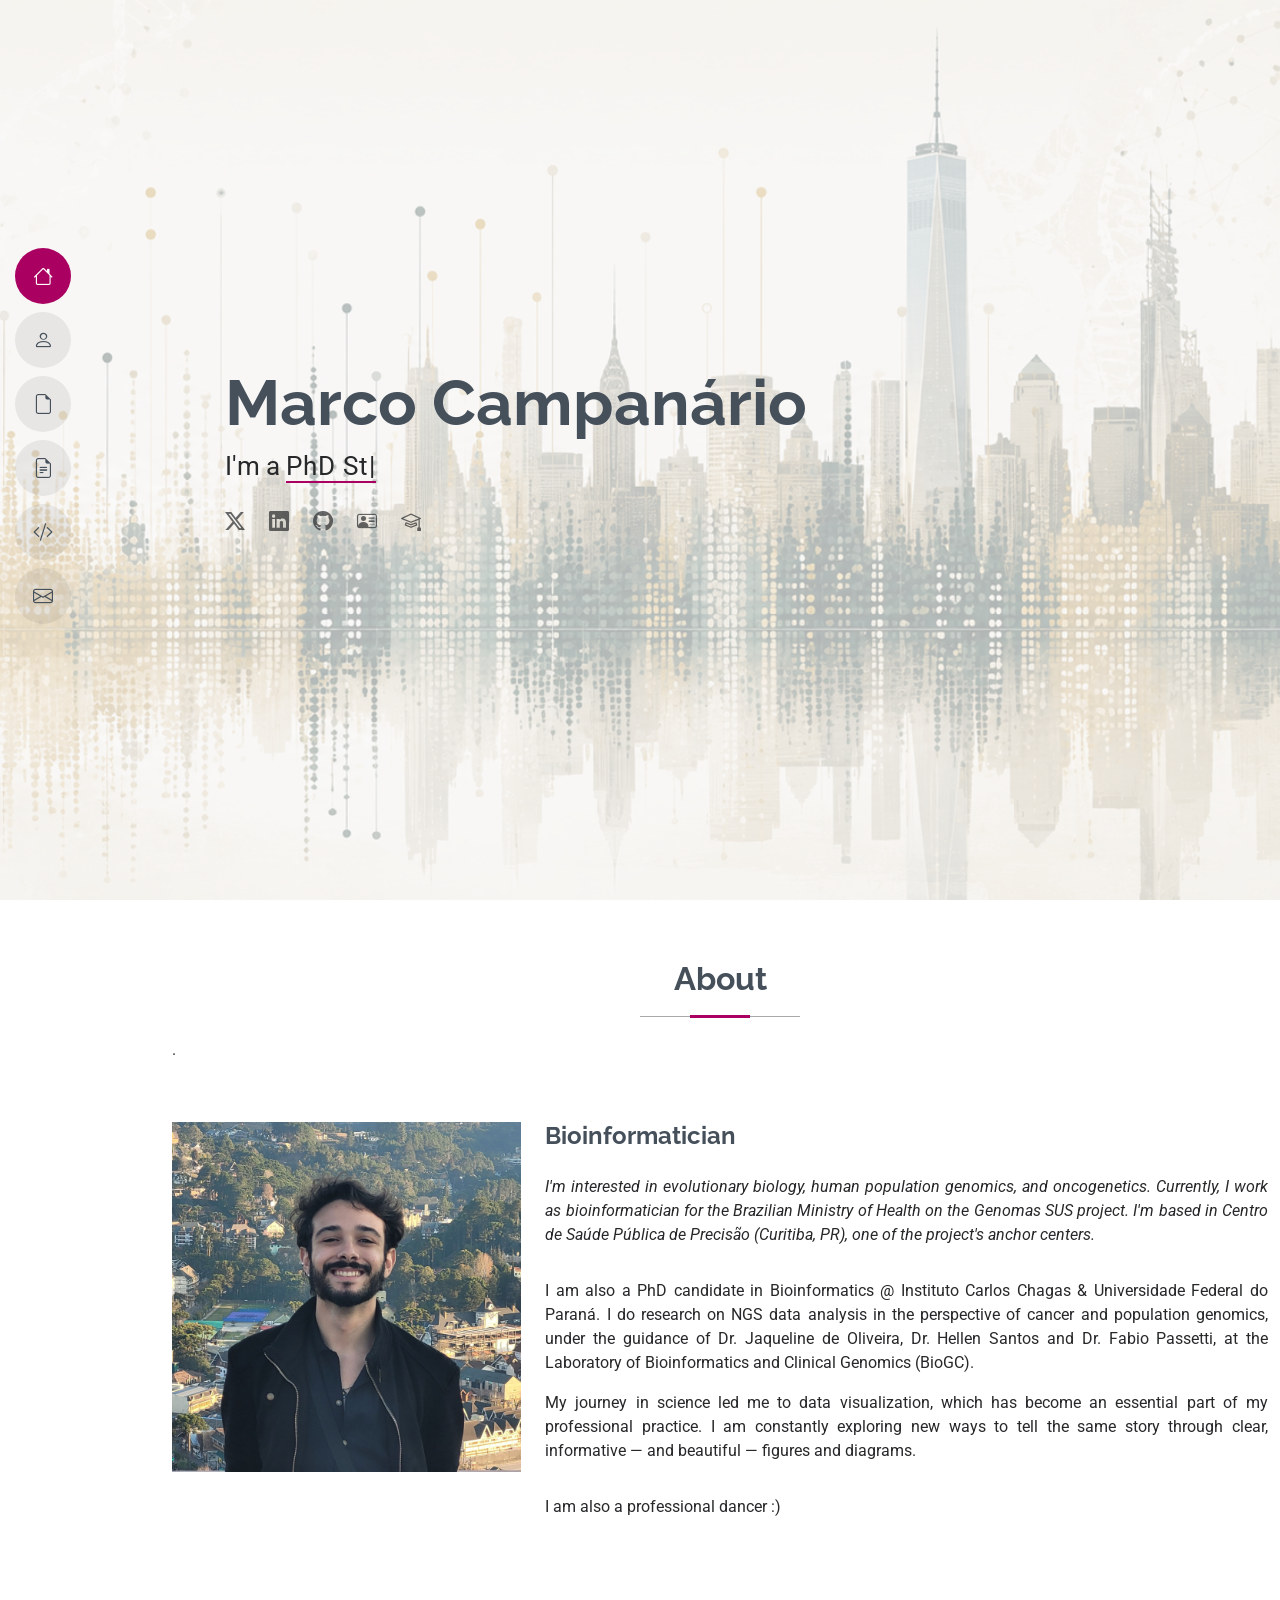
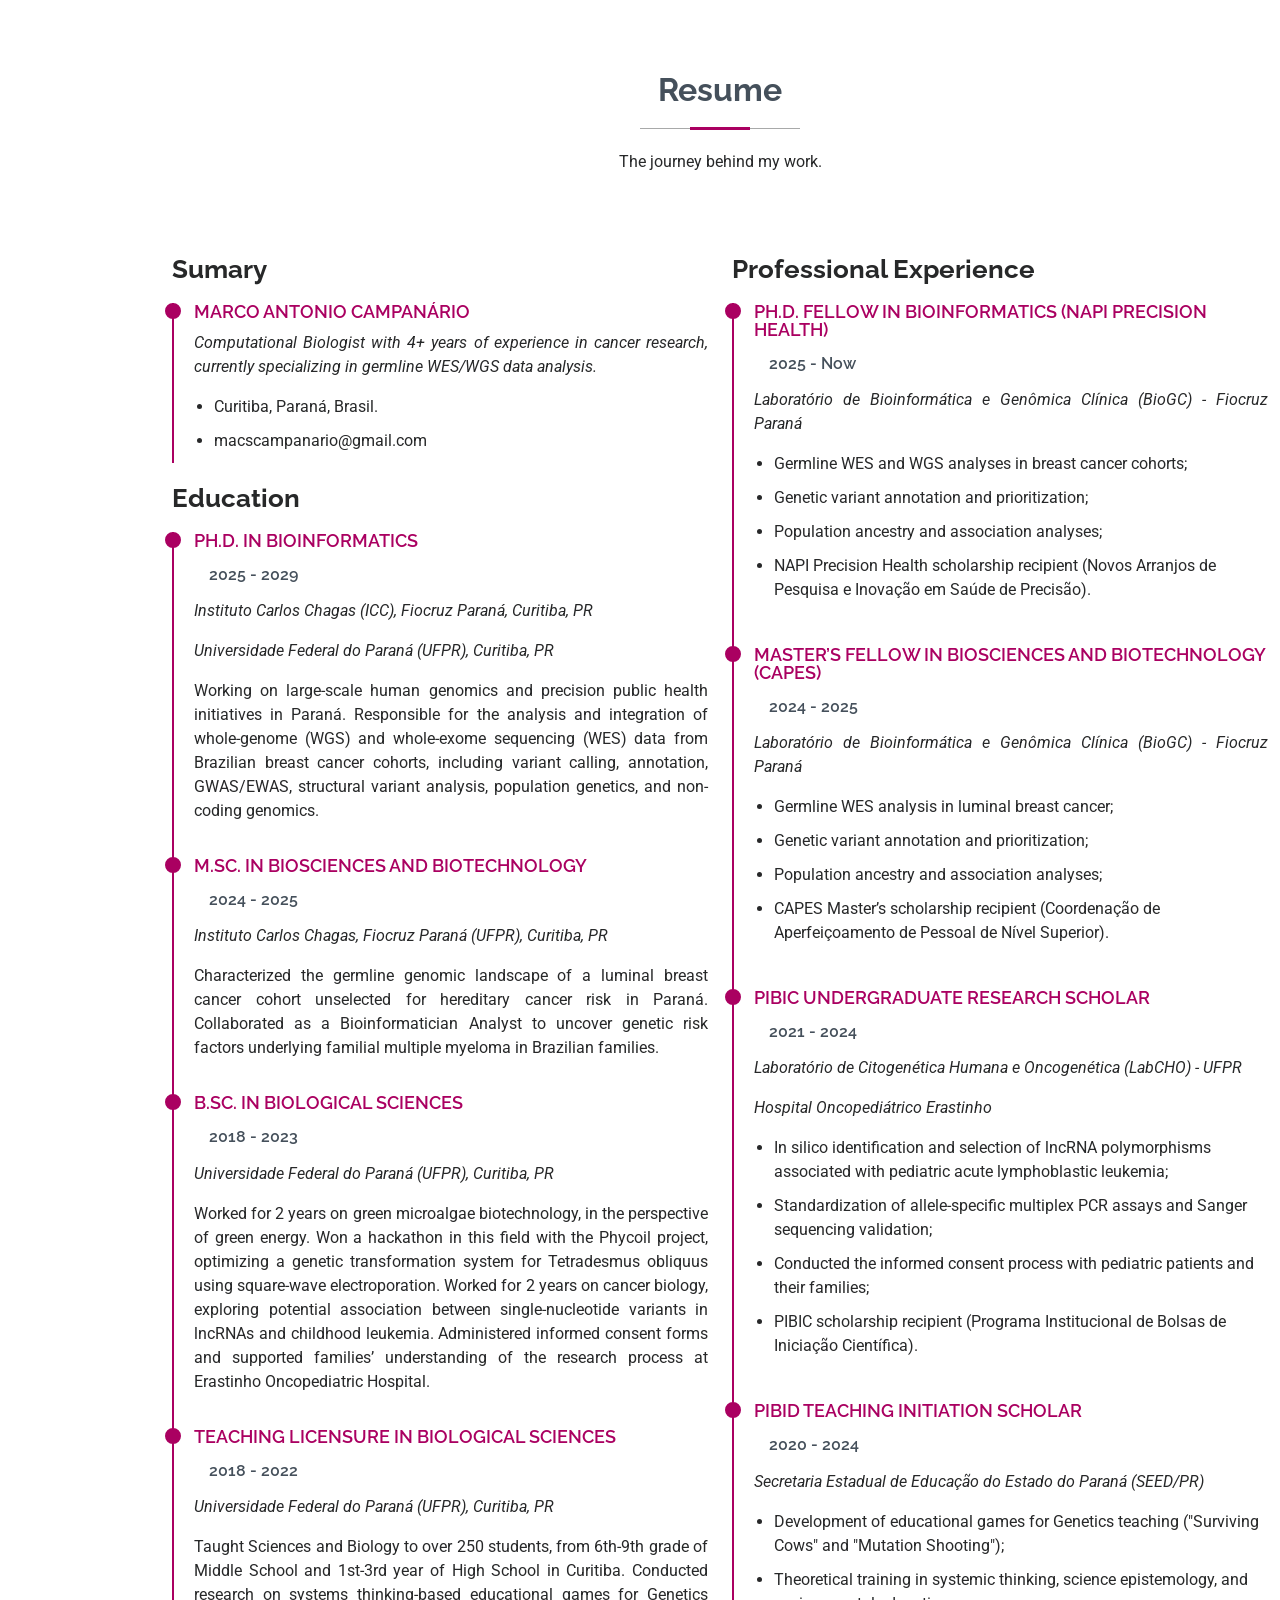
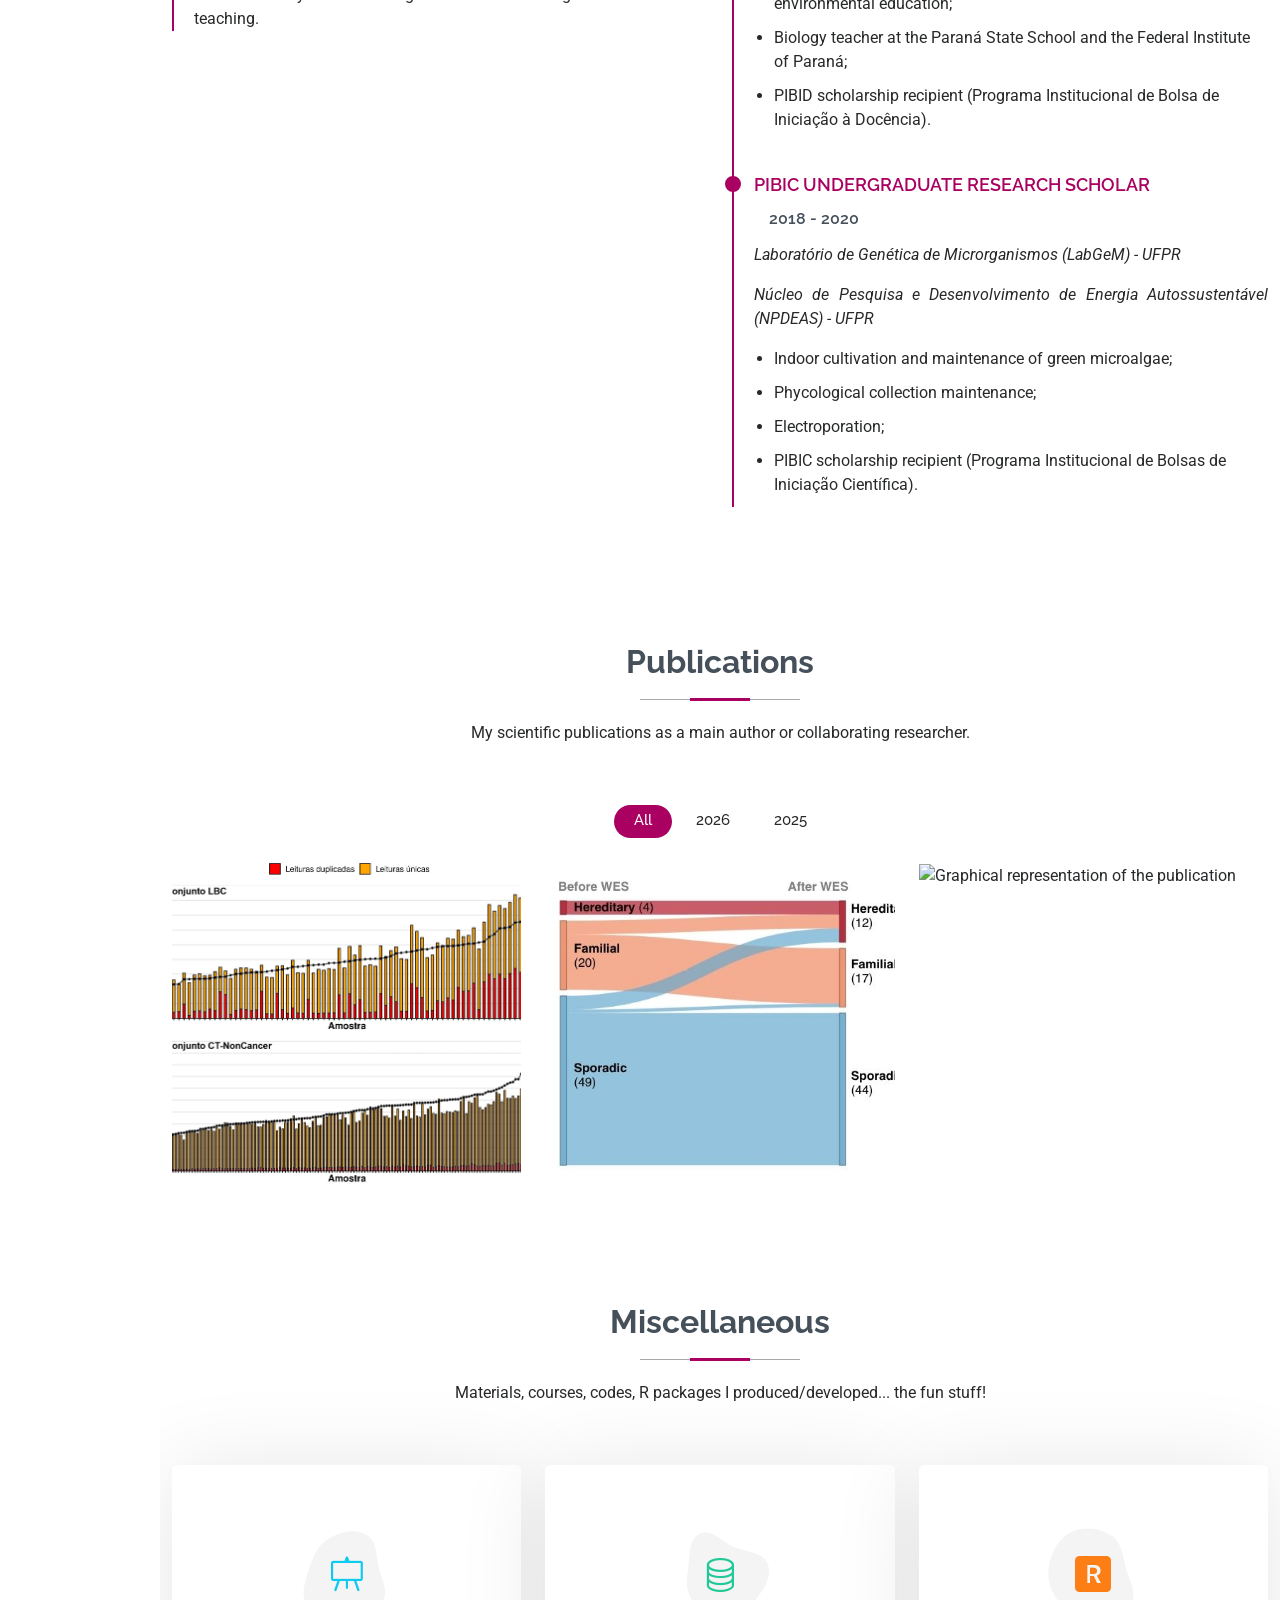
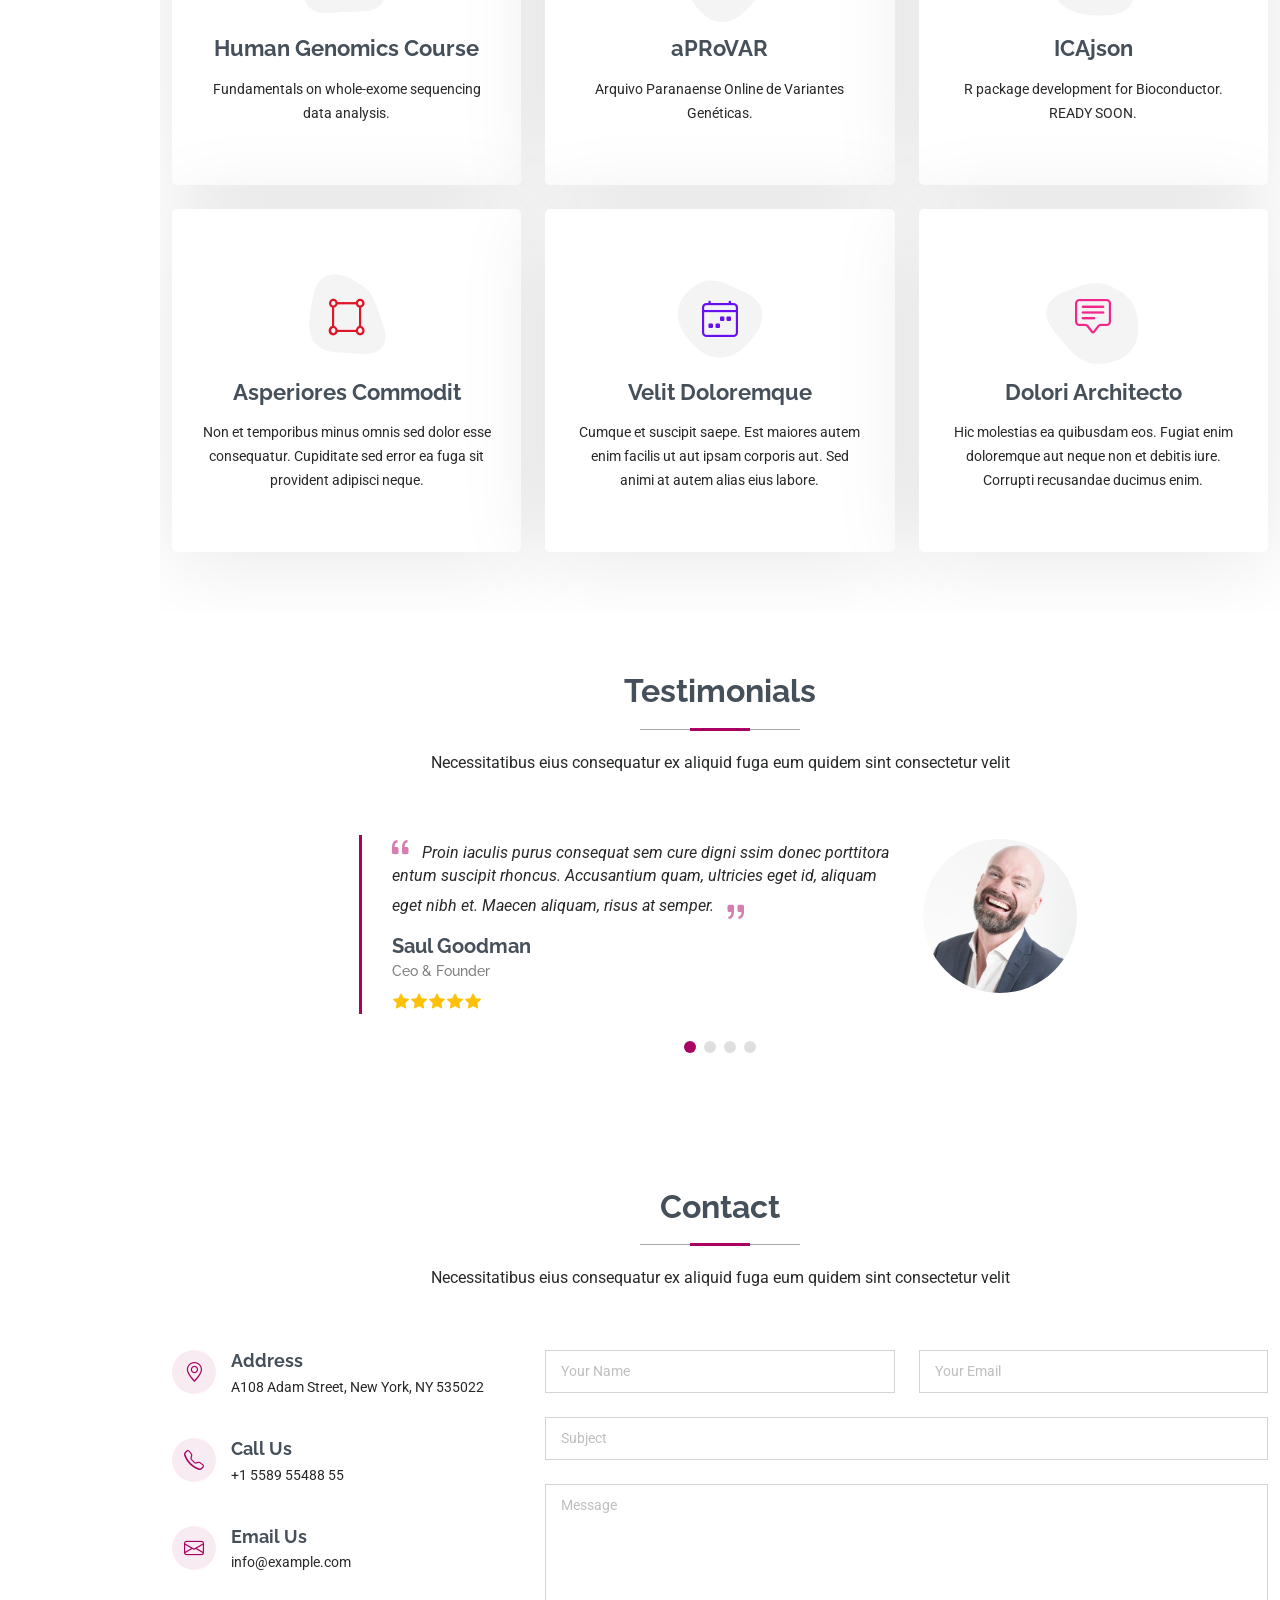
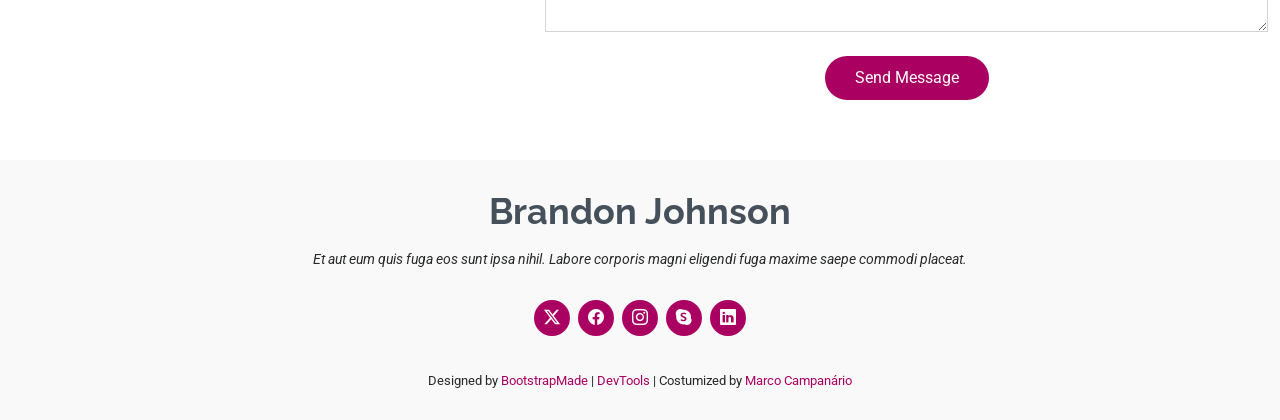
==== commit b3518feb: "readysoon" ====
--- a/index.html
+++ b/index.html
@@ -675,7 +675,7 @@
               <a href="https://github.com/marcocampanario/AnnoJSON" class="stretched-link">
                 <h3>ICAjson</h3>
               </a>
-              <p>R package development for Bioconductor.</p>
+              <p>R package development for Bioconductor. READY SOON.</p>
             </div>
           </div><!-- End Service Item -->
 
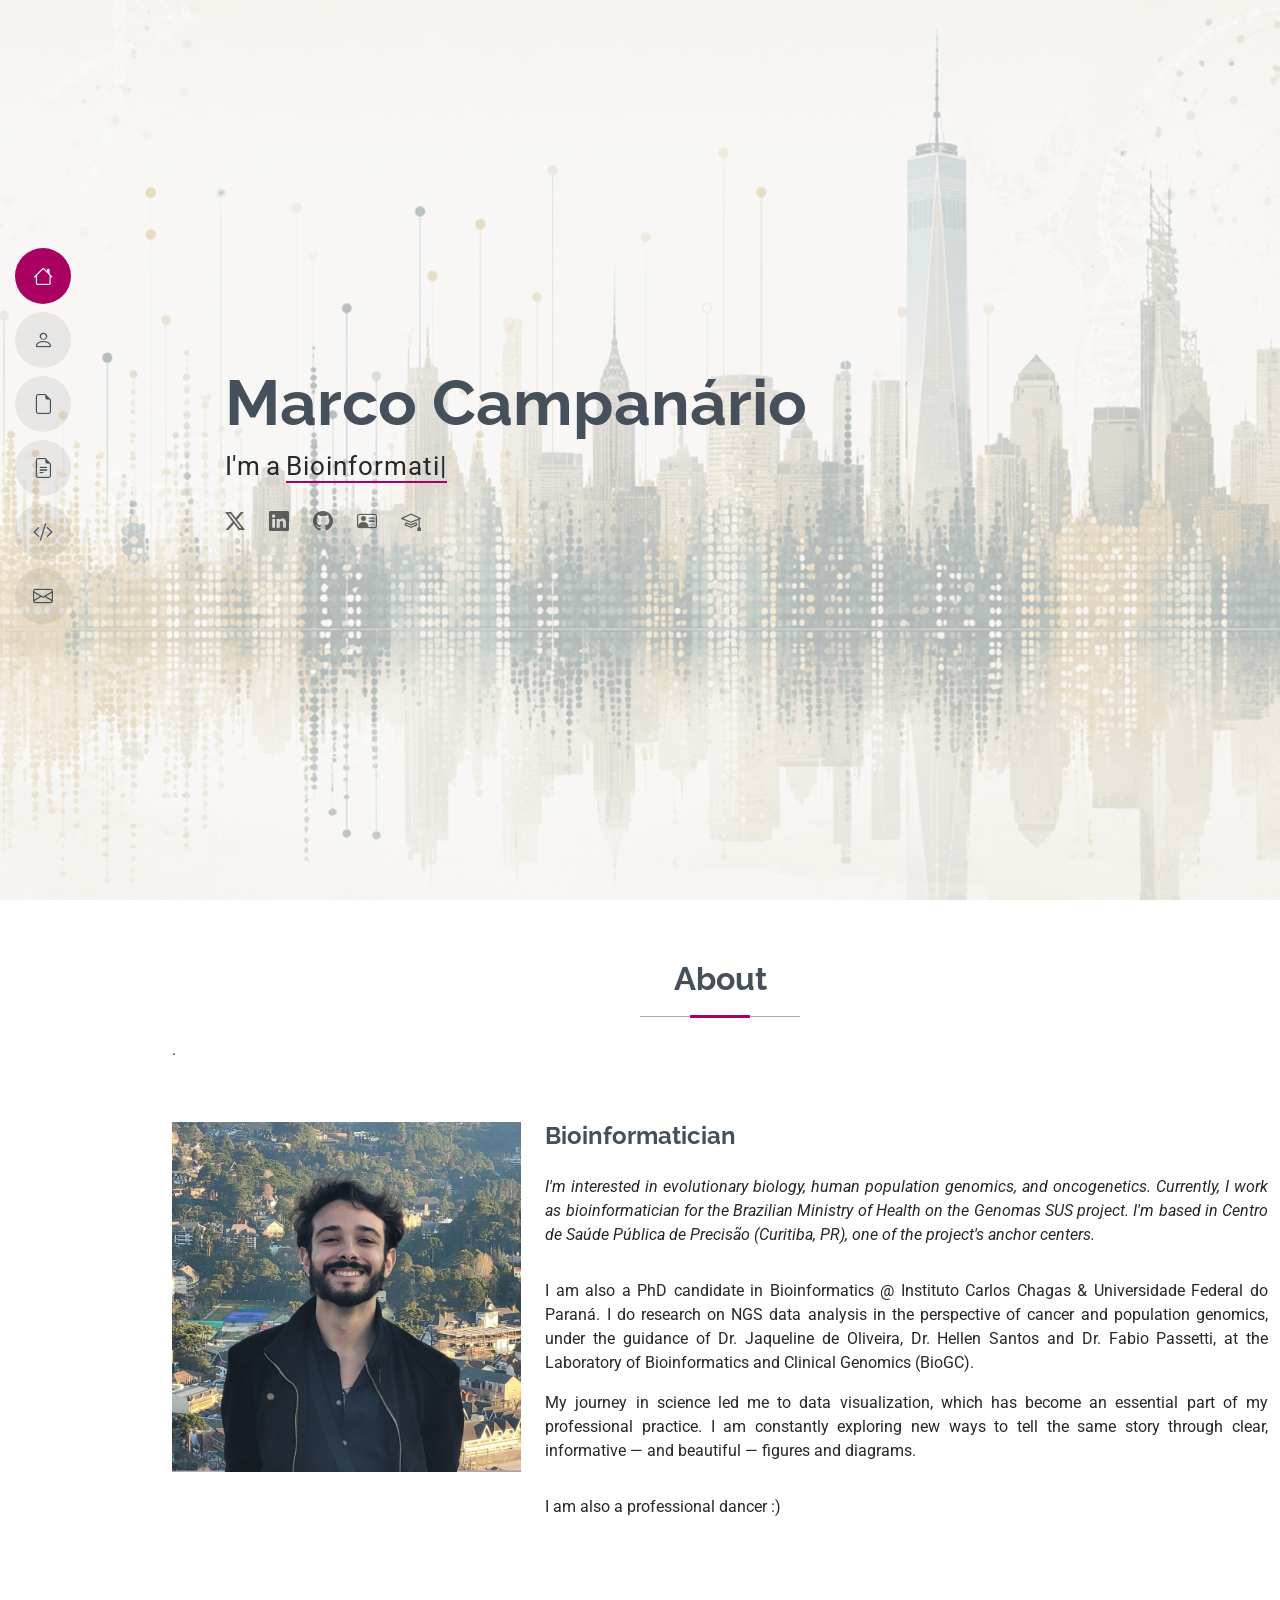
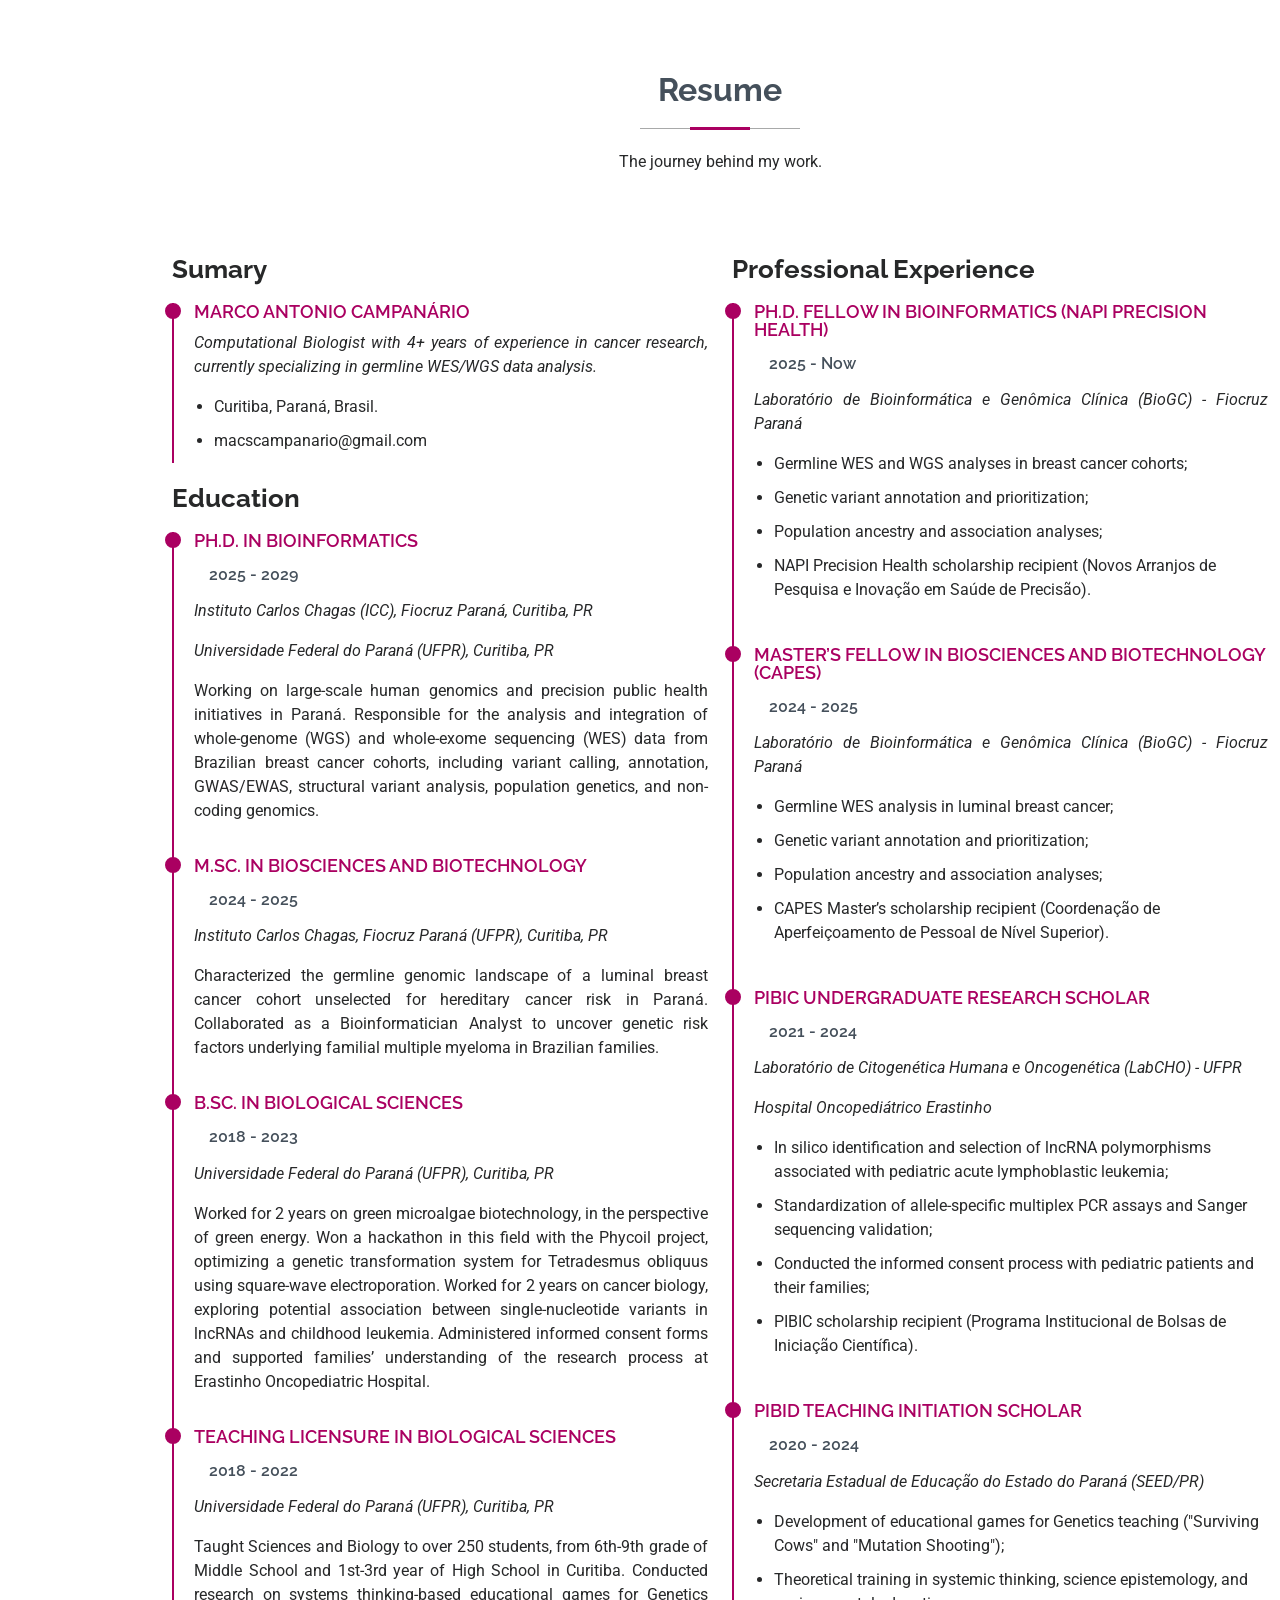
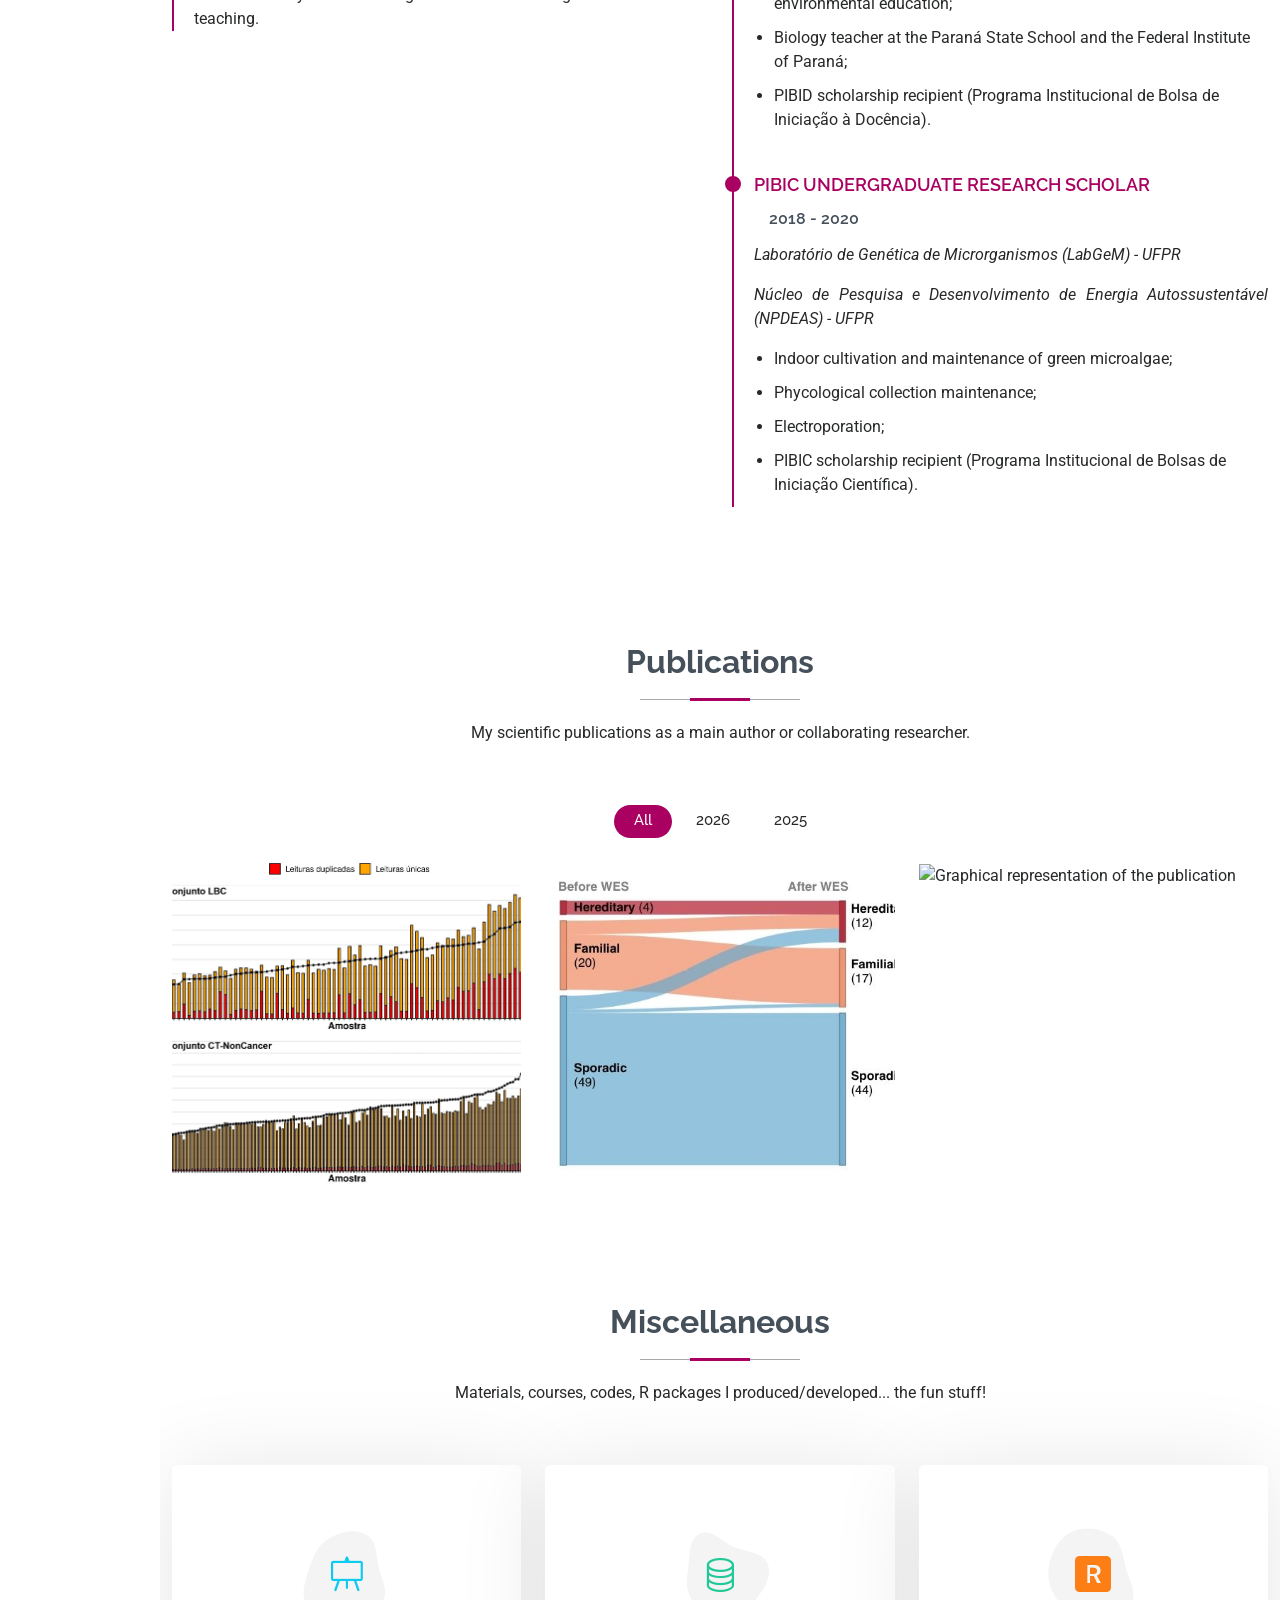
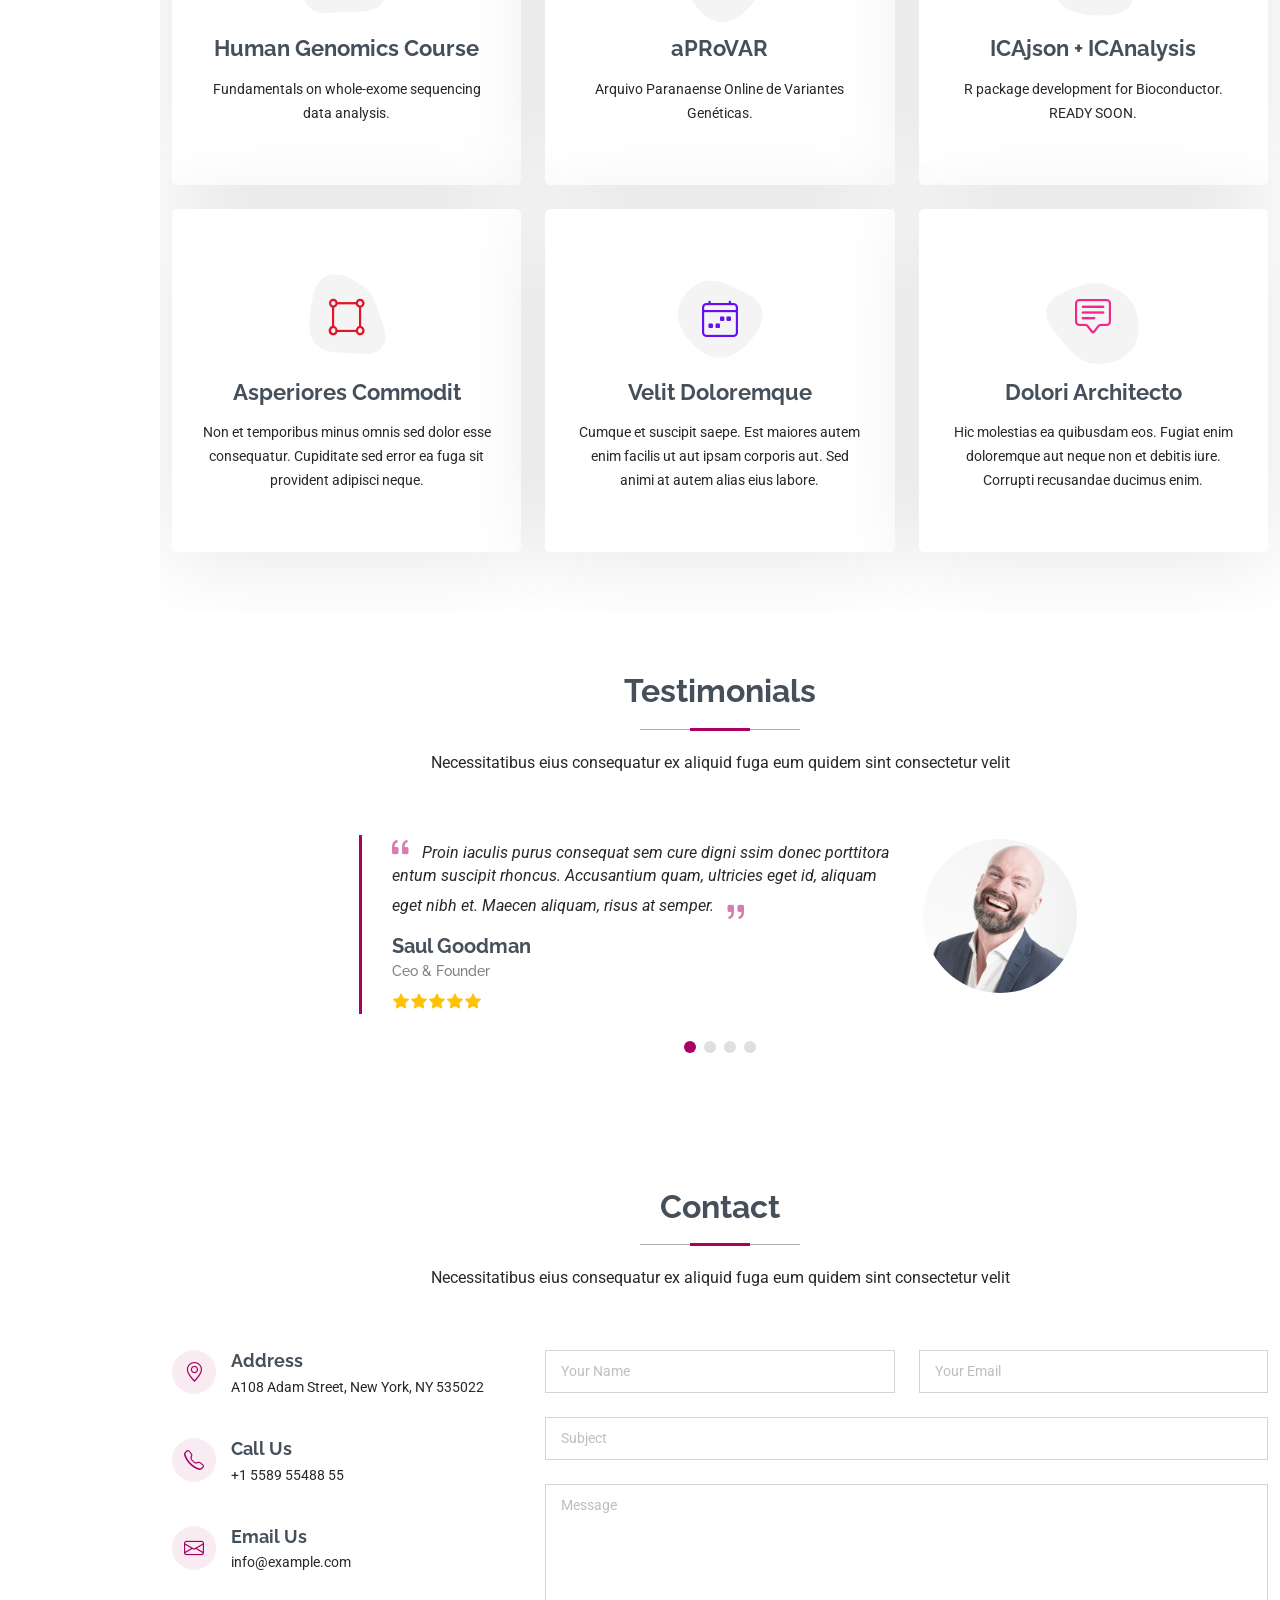
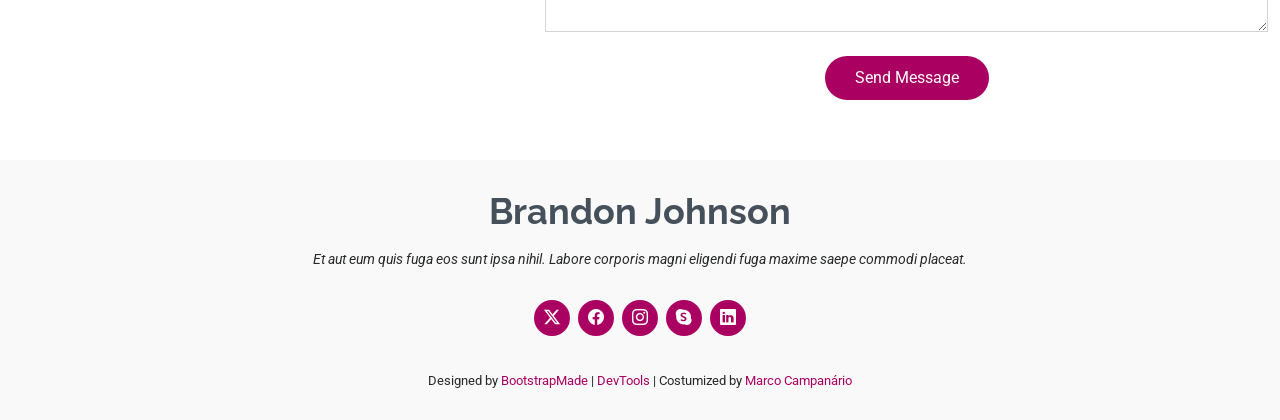
==== commit 949d4fb3: "att" ====
--- a/index.html
+++ b/index.html
@@ -673,7 +673,7 @@
                 <i class="bi bi-r-square-fill"></i>
               </div>
               <a href="https://github.com/marcocampanario/AnnoJSON" class="stretched-link">
-                <h3>ICAjson</h3>
+                <h3>ICAjson + ICAnalysis</h3>
               </a>
               <p>R package development for Bioconductor. READY SOON.</p>
             </div>
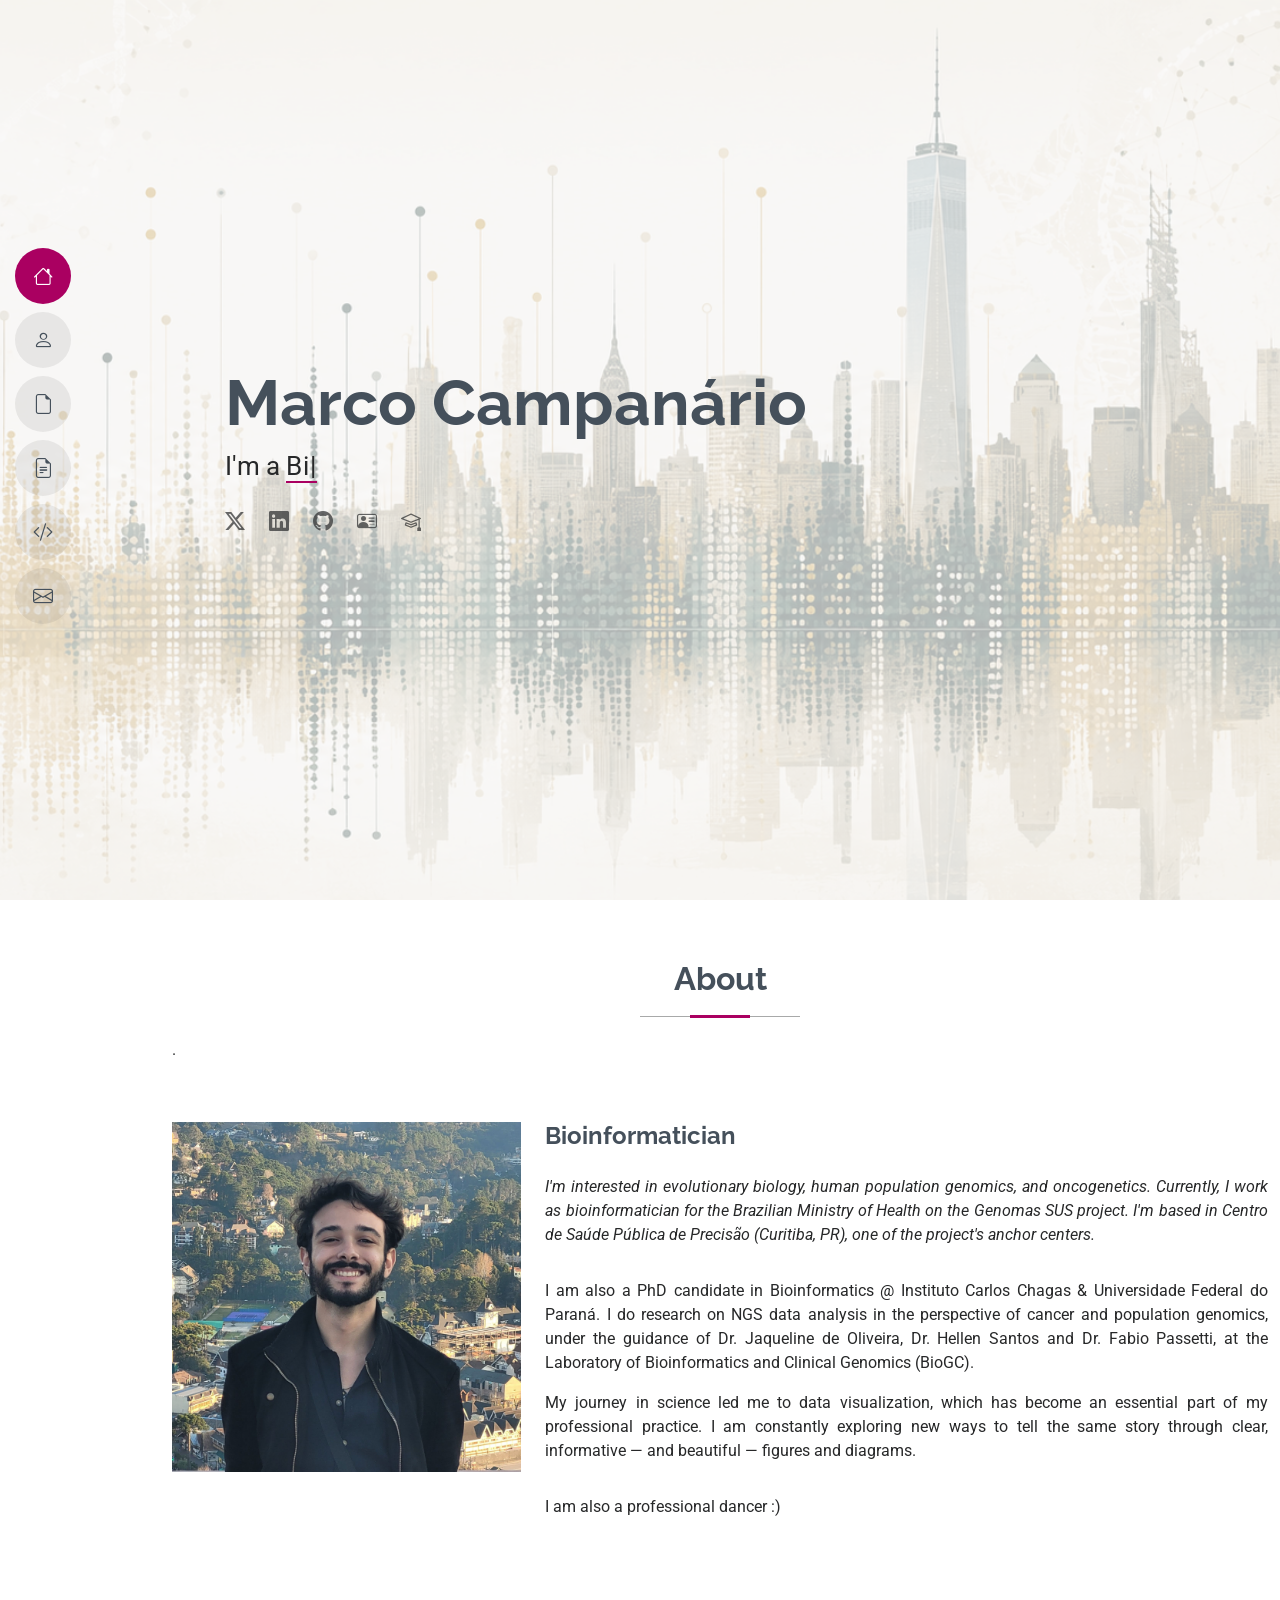
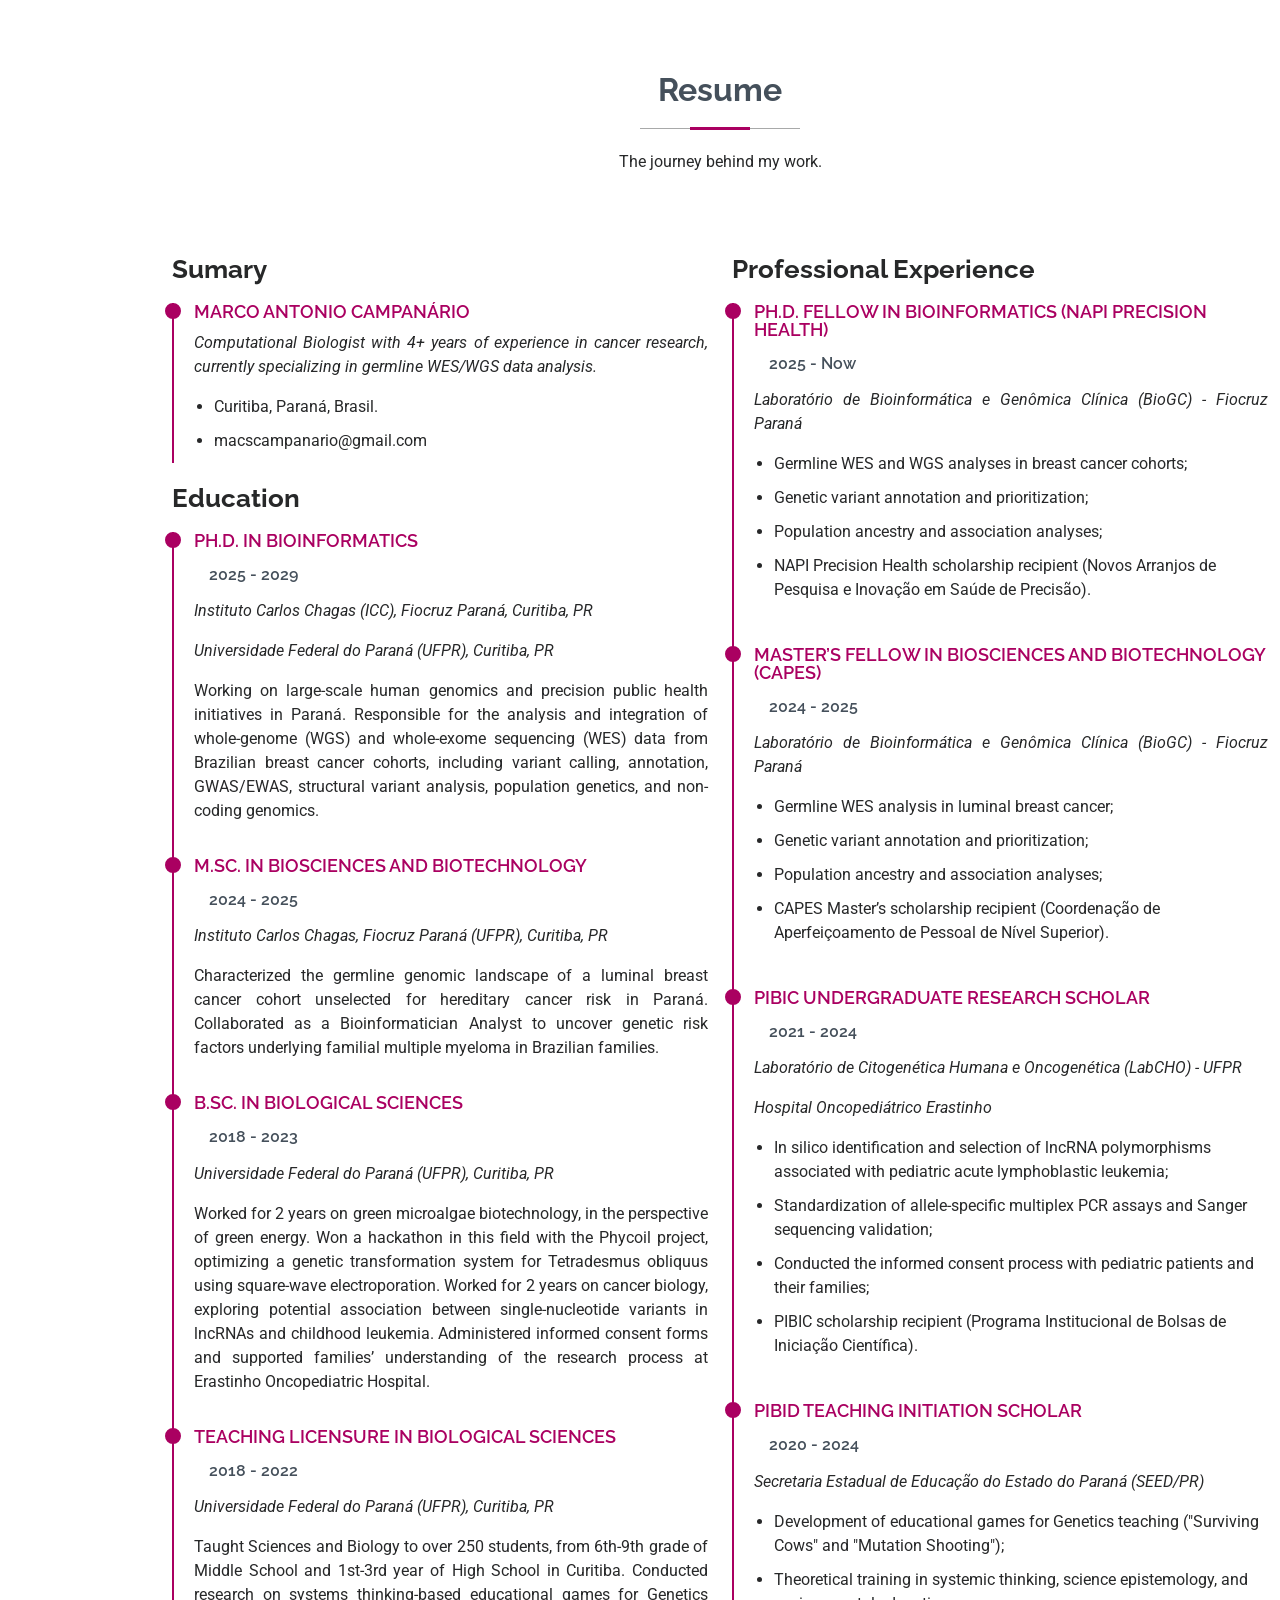
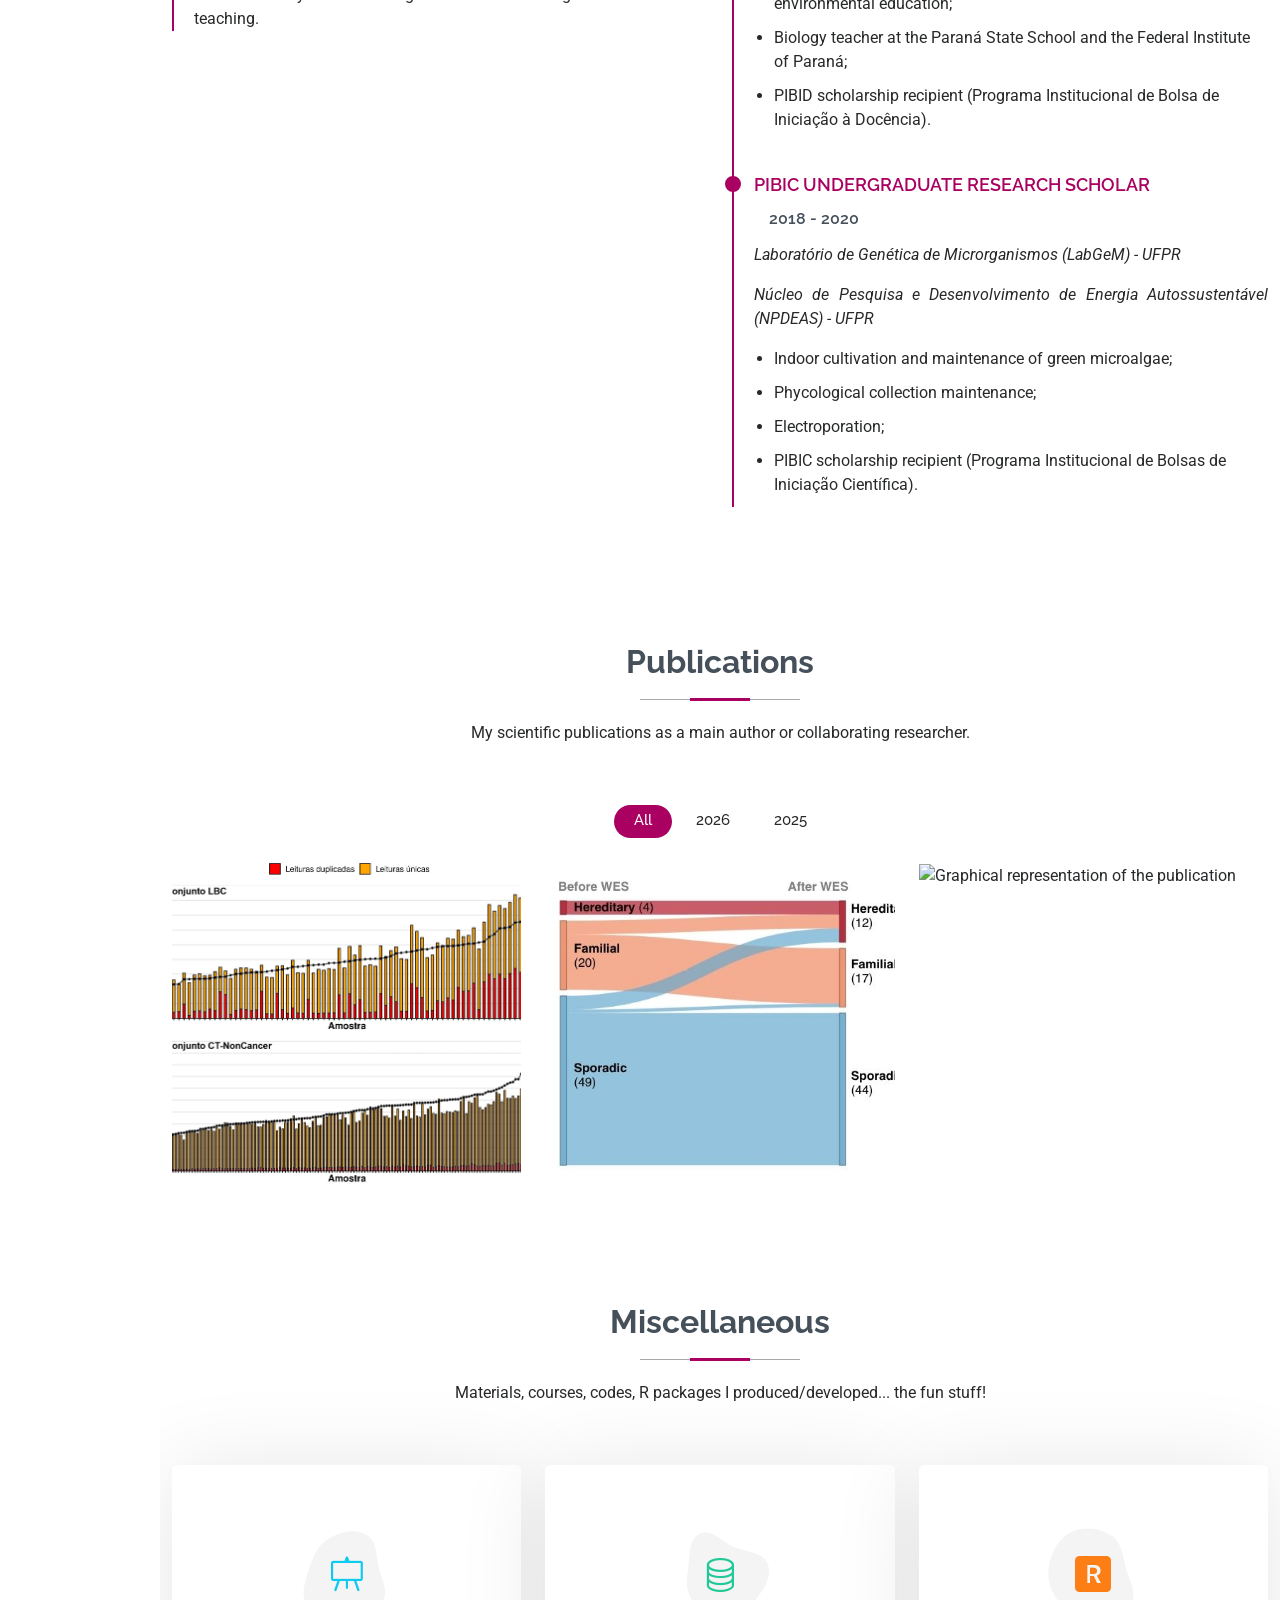
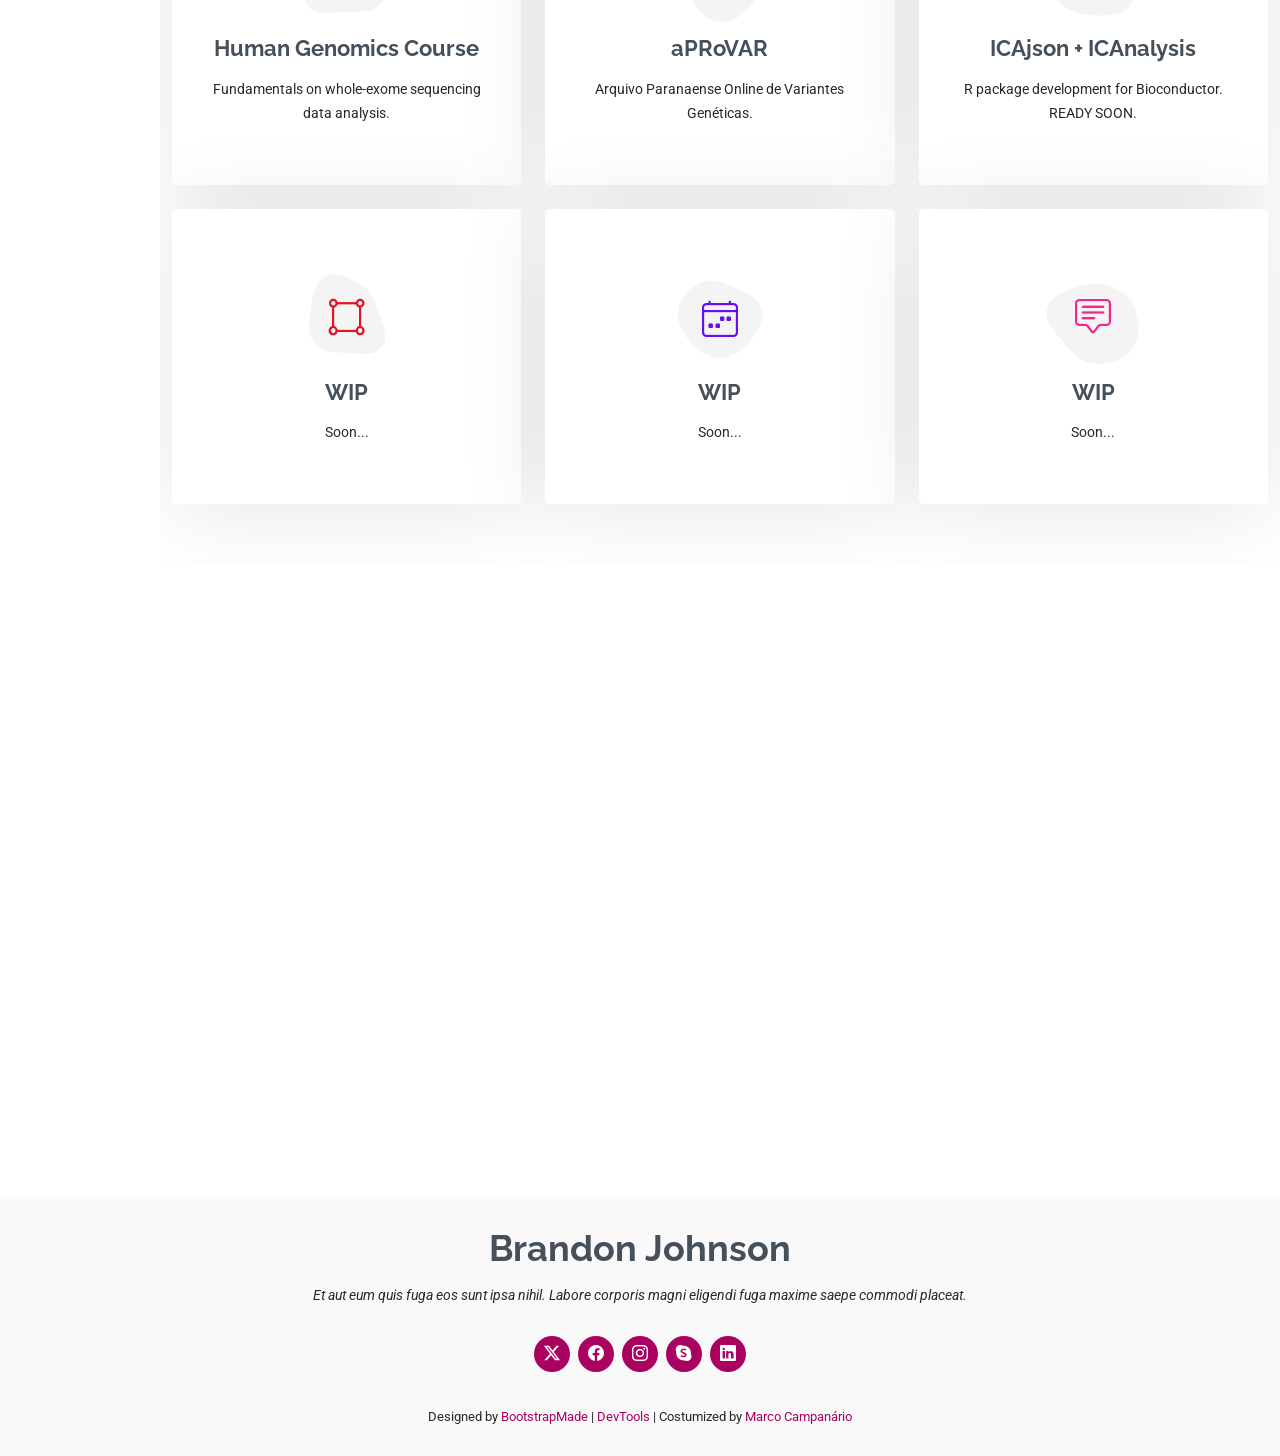
==== commit 1804b484: "end testimonial" ====
--- a/index.html
+++ b/index.html
@@ -688,9 +688,9 @@
                 <i class="bi bi-bounding-box-circles"></i>
               </div>
               <a href="#" class="stretched-link">
-                <h3>Asperiores Commodit</h3>
+                <h3>WIP</h3>
               </a>
-              <p>Non et temporibus minus omnis sed dolor esse consequatur. Cupiditate sed error ea fuga sit provident adipisci neque.</p>
+              <p>Soon...</p>
               <a href="#" class="stretched-link"></a>
             </div>
           </div><!-- End Service Item -->
@@ -704,9 +704,9 @@
                 <i class="bi bi-calendar4-week icon"></i>
               </div>
               <a href="#" class="stretched-link">
-                <h3>Velit Doloremque</h3>
+                <h3>WIP</h3>
               </a>
-              <p>Cumque et suscipit saepe. Est maiores autem enim facilis ut aut ipsam corporis aut. Sed animi at autem alias eius labore.</p>
+              <p>Soon...</p>
               <a href="#" class="stretched-link"></a>
             </div>
           </div><!-- End Service Item -->
@@ -720,9 +720,9 @@
                 <i class="bi bi-chat-square-text"></i>
               </div>
               <a href="#" class="stretched-link">
-                <h3>Dolori Architecto</h3>
+                <h3>WIP</h3>
               </a>
-              <p>Hic molestias ea quibusdam eos. Fugiat enim doloremque aut neque non et debitis iure. Corrupti recusandae ducimus enim.</p>
+              <p>Soon...</p>
               <a href="#" class="stretched-link"></a>
             </div>
           </div><!-- End Service Item -->
@@ -732,139 +732,6 @@
       </div>
 
     </section><!-- /Services Section -->
-
-    <!-- Testimonials Section -->
-    <section id="testimonials" class="testimonials section">
-
-      <!-- Section Title -->
-      <div class="container section-title" data-aos="fade-up">
-        <h2>Testimonials</h2>
-        <p>Necessitatibus eius consequatur ex aliquid fuga eum quidem sint consectetur velit</p>
-      </div><!-- End Section Title -->
-
-      <div class="container" data-aos="fade-up" data-aos-delay="100">
-
-        <div class="swiper init-swiper">
-          <script type="application/json" class="swiper-config">
-            {
-              "loop": true,
-              "speed": 600,
-              "autoplay": {
-                "delay": 5000
-              },
-              "slidesPerView": "auto",
-              "pagination": {
-                "el": ".swiper-pagination",
-                "type": "bullets",
-                "clickable": true
-              }
-            }
-          </script>
-          <div class="swiper-wrapper">
-
-            <div class="swiper-slide">
-              <div class="testimonial-item">
-                <div class="row gy-4 justify-content-center">
-                  <div class="col-lg-6">
-                    <div class="testimonial-content">
-                      <p>
-                        <i class="bi bi-quote quote-icon-left"></i>
-                        <span>Proin iaculis purus consequat sem cure digni ssim donec porttitora entum suscipit rhoncus. Accusantium quam, ultricies eget id, aliquam eget nibh et. Maecen aliquam, risus at semper.</span>
-                        <i class="bi bi-quote quote-icon-right"></i>
-                      </p>
-                      <h3>Saul Goodman</h3>
-                      <h4>Ceo &amp; Founder</h4>
-                      <div class="stars">
-                        <i class="bi bi-star-fill"></i><i class="bi bi-star-fill"></i><i class="bi bi-star-fill"></i><i class="bi bi-star-fill"></i><i class="bi bi-star-fill"></i>
-                      </div>
-                    </div>
-                  </div>
-                  <div class="col-lg-2 text-center">
-                    <img src="assets/img/testimonials/testimonials-1.jpg" class="img-fluid testimonial-img" alt="">
-                  </div>
-                </div>
-              </div>
-            </div><!-- End testimonial item -->
-
-            <div class="swiper-slide">
-              <div class="testimonial-item">
-                <div class="row gy-4 justify-content-center">
-                  <div class="col-lg-6">
-                    <div class="testimonial-content">
-                      <p>
-                        <i class="bi bi-quote quote-icon-left"></i>
-                        <span>Export tempor illum tamen malis malis eram quae irure esse labore quem cillum quid cillum eram malis quorum velit fore eram velit sunt aliqua noster fugiat irure amet legam anim culpa.</span>
-                        <i class="bi bi-quote quote-icon-right"></i>
-                      </p>
-                      <h3>Sara Wilsson</h3>
-                      <h4>Designer</h4>
-                      <div class="stars">
-                        <i class="bi bi-star-fill"></i><i class="bi bi-star-fill"></i><i class="bi bi-star-fill"></i><i class="bi bi-star-fill"></i><i class="bi bi-star-fill"></i>
-                      </div>
-                    </div>
-                  </div>
-                  <div class="col-lg-2 text-center">
-                    <img src="assets/img/testimonials/testimonials-2.jpg" class="img-fluid testimonial-img" alt="">
-                  </div>
-                </div>
-              </div>
-            </div><!-- End testimonial item -->
-
-            <div class="swiper-slide">
-              <div class="testimonial-item">
-                <div class="row gy-4 justify-content-center">
-                  <div class="col-lg-6">
-                    <div class="testimonial-content">
-                      <p>
-                        <i class="bi bi-quote quote-icon-left"></i>
-                        <span>Enim nisi quem export duis labore cillum quae magna enim sint quorum nulla quem veniam duis minim tempor labore quem eram duis noster aute amet eram fore quis sint minim.</span>
-                        <i class="bi bi-quote quote-icon-right"></i>
-                      </p>
-                      <h3>Jena Karlis</h3>
-                      <h4>Store Owner</h4>
-                      <div class="stars">
-                        <i class="bi bi-star-fill"></i><i class="bi bi-star-fill"></i><i class="bi bi-star-fill"></i><i class="bi bi-star-fill"></i><i class="bi bi-star-fill"></i>
-                      </div>
-                    </div>
-                  </div>
-                  <div class="col-lg-2 text-center">
-                    <img src="assets/img/testimonials/testimonials-3.jpg" class="img-fluid testimonial-img" alt="">
-                  </div>
-                </div>
-              </div>
-            </div><!-- End testimonial item -->
-
-            <div class="swiper-slide">
-              <div class="testimonial-item">
-                <div class="row gy-4 justify-content-center">
-                  <div class="col-lg-6">
-                    <div class="testimonial-content">
-                      <p>
-                        <i class="bi bi-quote quote-icon-left"></i>
-                        <span>Fugiat enim eram quae cillum dolore dolor amet nulla culpa multos export minim fugiat minim velit minim dolor enim duis veniam ipsum anim magna sunt elit fore quem dolore labore illum veniam.</span>
-                        <i class="bi bi-quote quote-icon-right"></i>
-                      </p>
-                      <h3>John Larson</h3>
-                      <h4>Entrepreneur</h4>
-                      <div class="stars">
-                        <i class="bi bi-star-fill"></i><i class="bi bi-star-fill"></i><i class="bi bi-star-fill"></i><i class="bi bi-star-fill"></i><i class="bi bi-star-fill"></i>
-                      </div>
-                    </div>
-                  </div>
-                  <div class="col-lg-2 text-center">
-                    <img src="assets/img/testimonials/testimonials-4.jpg" class="img-fluid testimonial-img" alt="">
-                  </div>
-                </div>
-              </div>
-            </div><!-- End testimonial item -->
-
-          </div>
-          <div class="swiper-pagination"></div>
-        </div>
-
-      </div>
-
-    </section><!-- /Testimonials Section -->
 
     <!-- Contact Section -->
     <section id="contact" class="contact section">
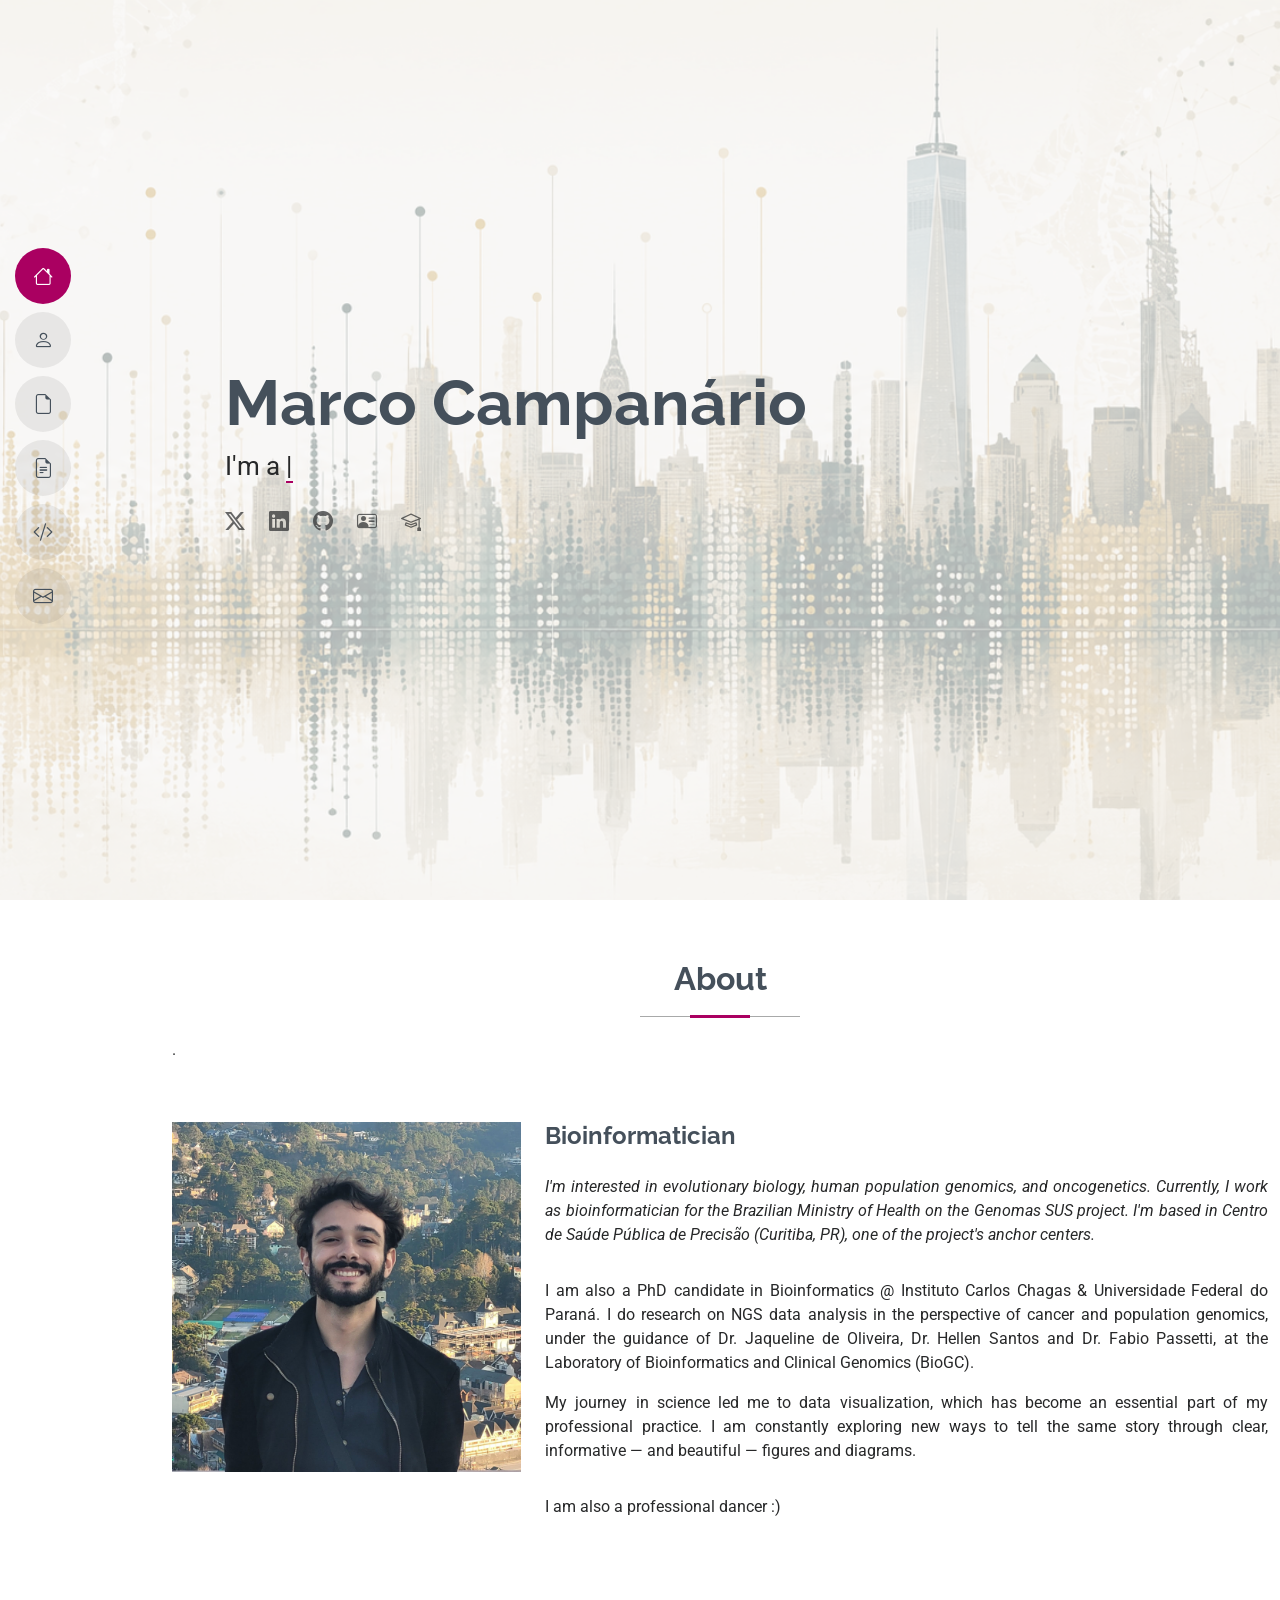
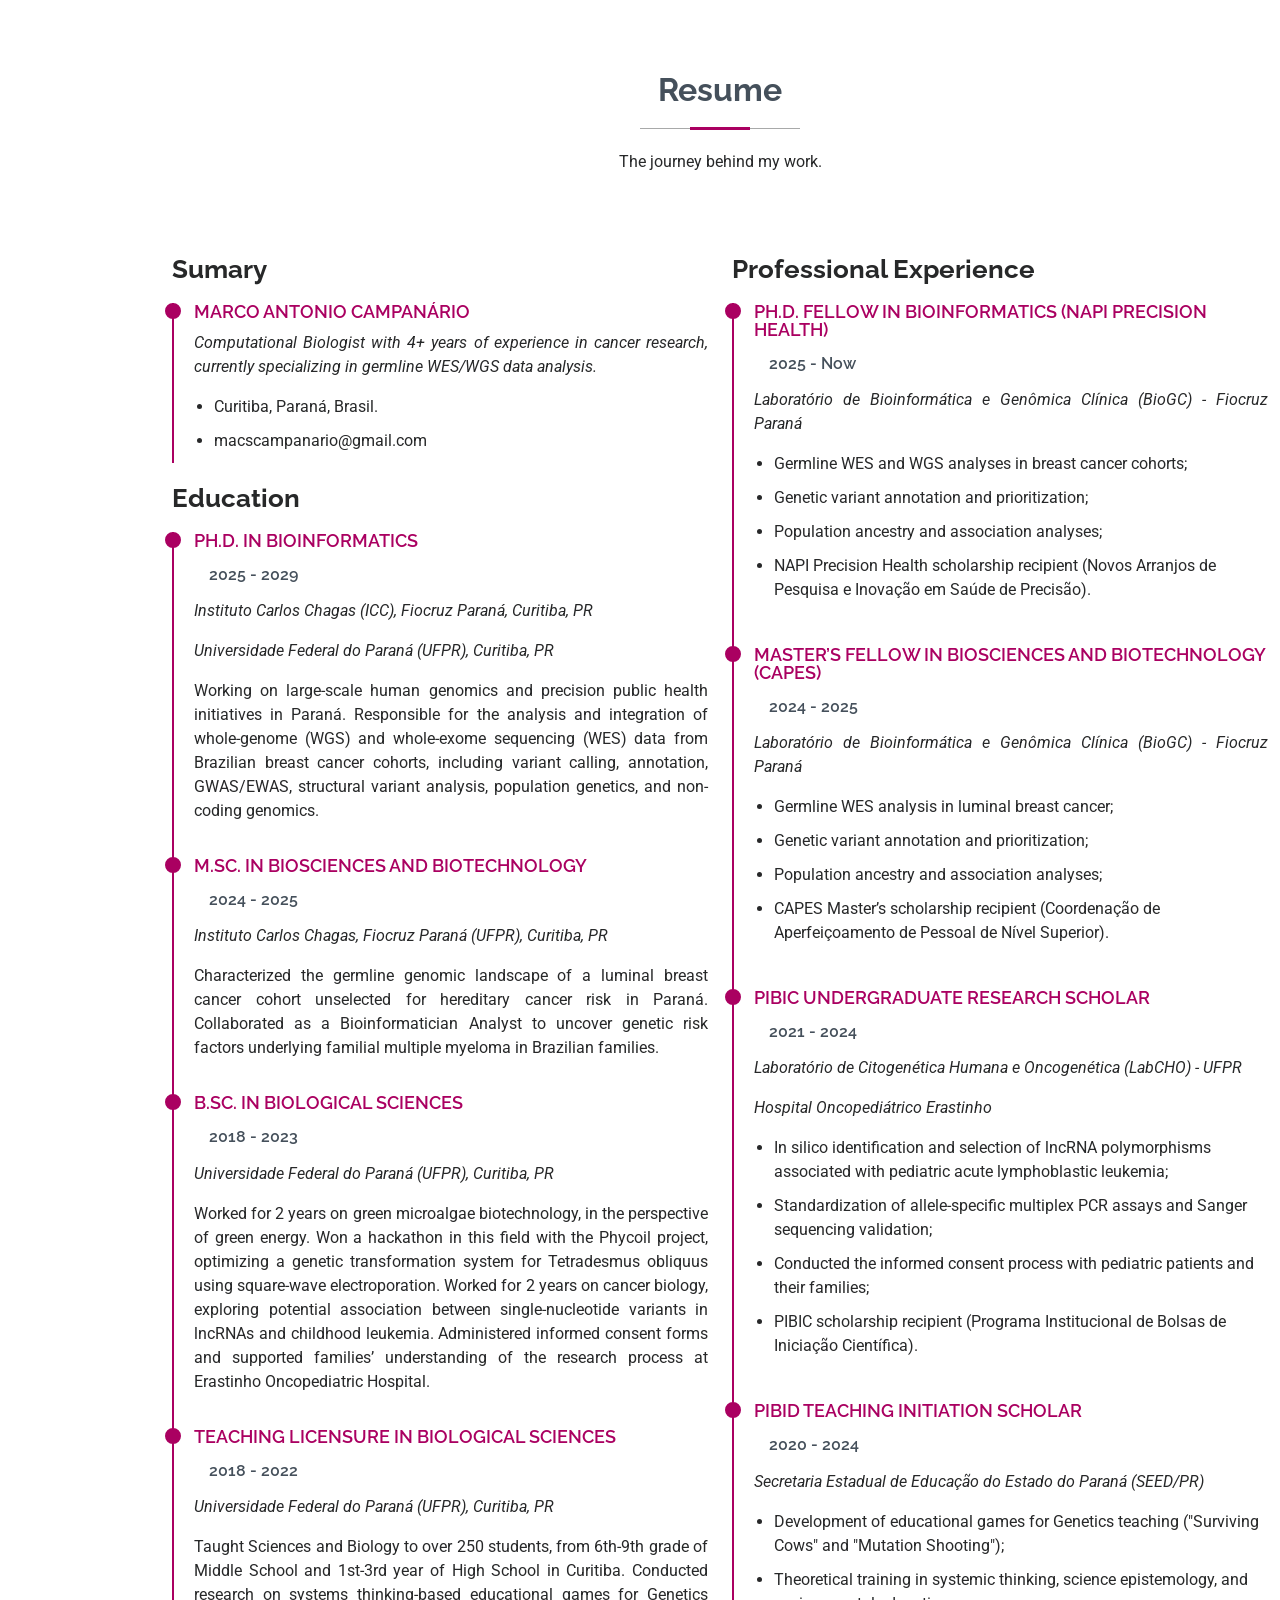
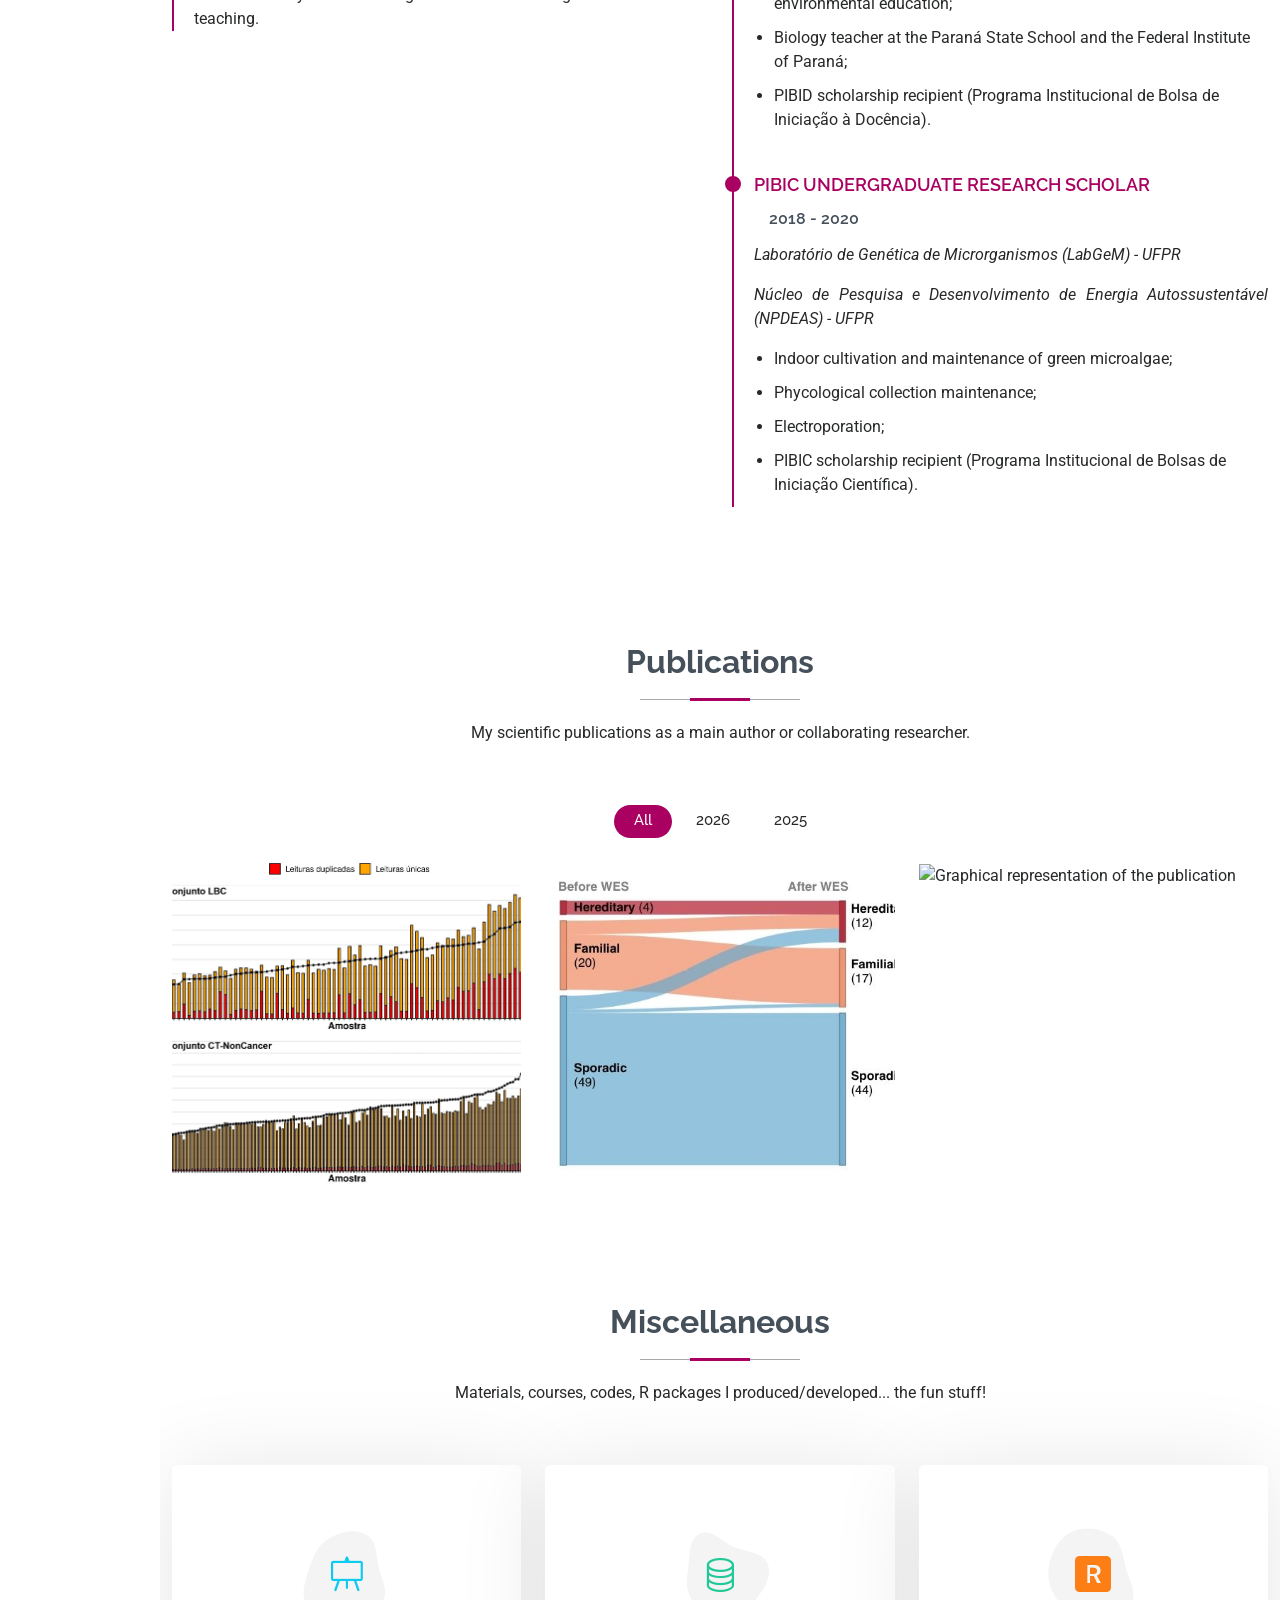
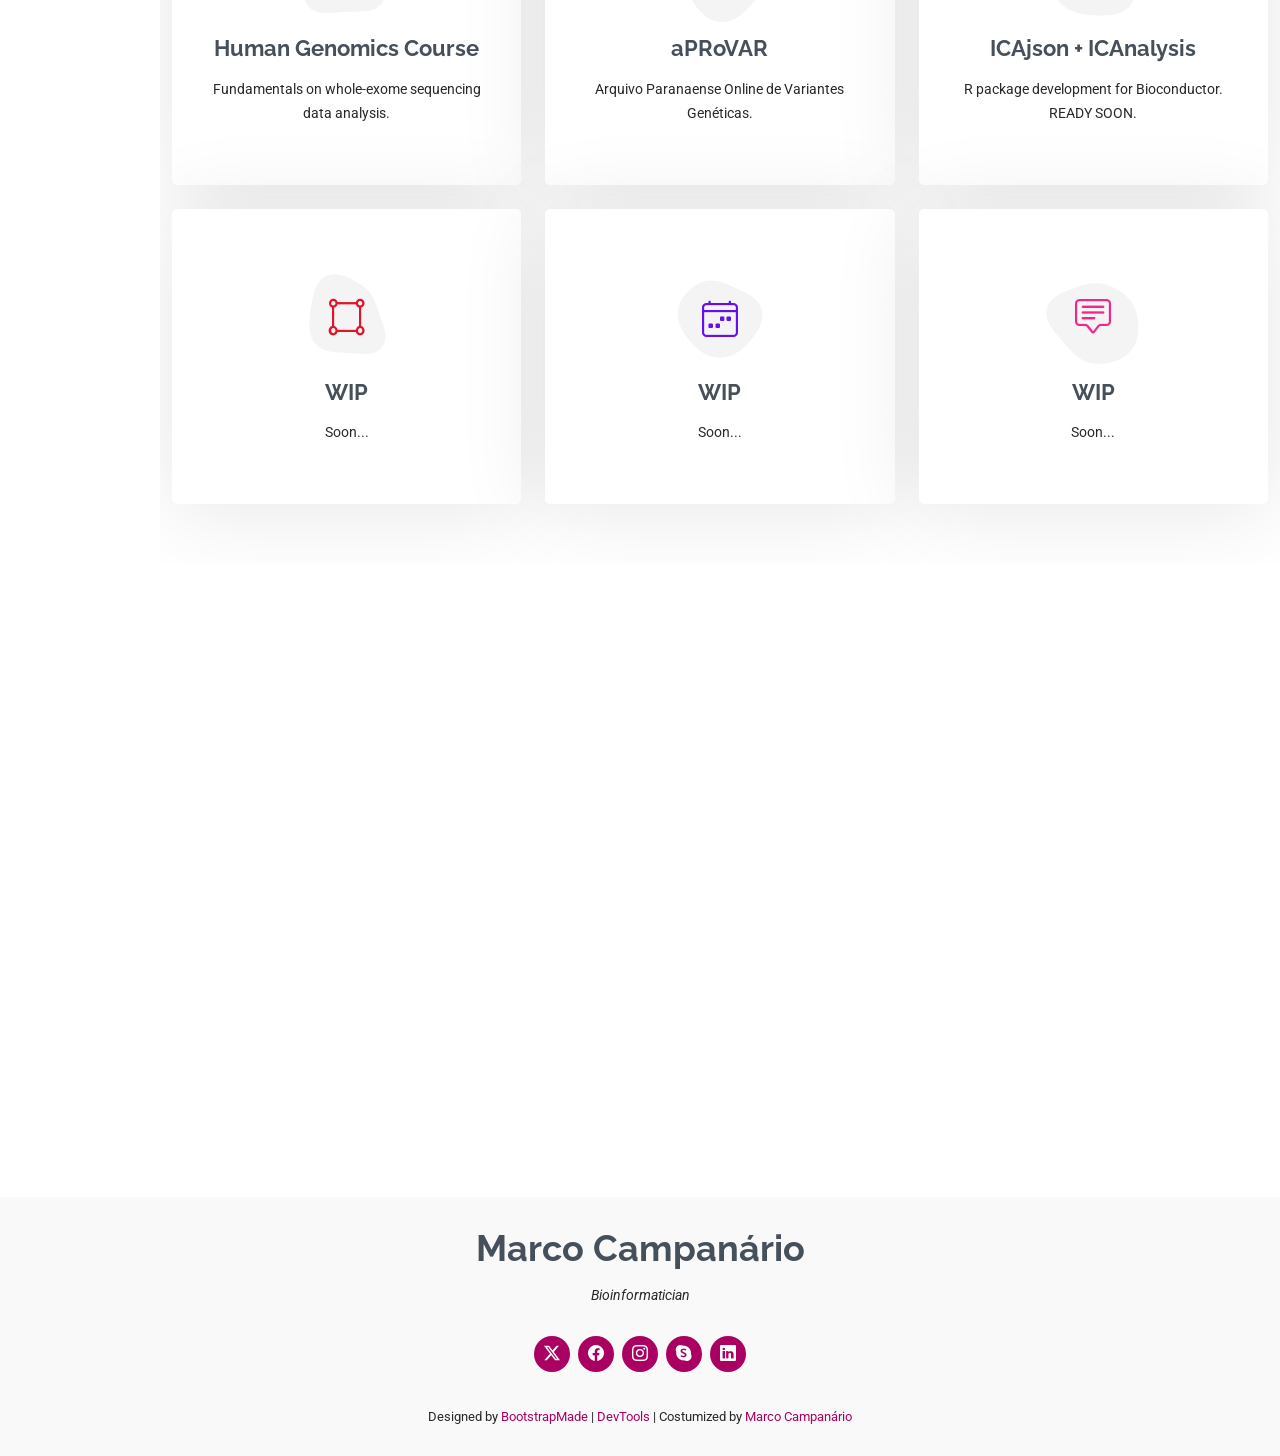
==== commit e02f91be: "contact" ====
--- a/index.html
+++ b/index.html
@@ -739,7 +739,7 @@
       <!-- Section Title -->
       <div class="container section-title" data-aos="fade-up">
         <h2>Contact</h2>
-        <p>Necessitatibus eius consequatur ex aliquid fuga eum quidem sint consectetur velit</p>
+        <p>Let's collaborate :)</p>
       </div><!-- End Section Title -->
 
       <div class="container" data-aos="fade" data-aos-delay="100">
@@ -751,23 +751,15 @@
               <i class="bi bi-geo-alt flex-shrink-0"></i>
               <div>
                 <h3>Address</h3>
-                <p>A108 Adam Street, New York, NY 535022</p>
-              </div>
-            </div><!-- End Info Item -->
-
-            <div class="info-item d-flex" data-aos="fade-up" data-aos-delay="300">
-              <i class="bi bi-telephone flex-shrink-0"></i>
-              <div>
-                <h3>Call Us</h3>
-                <p>+1 5589 55488 55</p>
+                <p>Rua Professor Algacyr Munhoz Madder - 3775 - CIC - Curitiba - Paraná</p>
               </div>
             </div><!-- End Info Item -->
 
             <div class="info-item d-flex" data-aos="fade-up" data-aos-delay="400">
               <i class="bi bi-envelope flex-shrink-0"></i>
               <div>
-                <h3>Email Us</h3>
-                <p>info@example.com</p>
+                <h3>Email Me</h3>
+                <p>macscampanario@gmail.com</p>
               </div>
             </div><!-- End Info Item -->
 
@@ -815,8 +807,8 @@
 
   <footer id="footer" class="footer position-relative light-background">
     <div class="container">
-      <h3 class="sitename">Brandon Johnson</h3>
-      <p>Et aut eum quis fuga eos sunt ipsa nihil. Labore corporis magni eligendi fuga maxime saepe commodi placeat.</p>
+      <h3 class="sitename">Marco Campanário</h3>
+      <p>Bioinformatician</p>
       <div class="social-links d-flex justify-content-center">
         <a href=""><i class="bi bi-twitter-x"></i></a>
         <a href=""><i class="bi bi-facebook"></i></a>
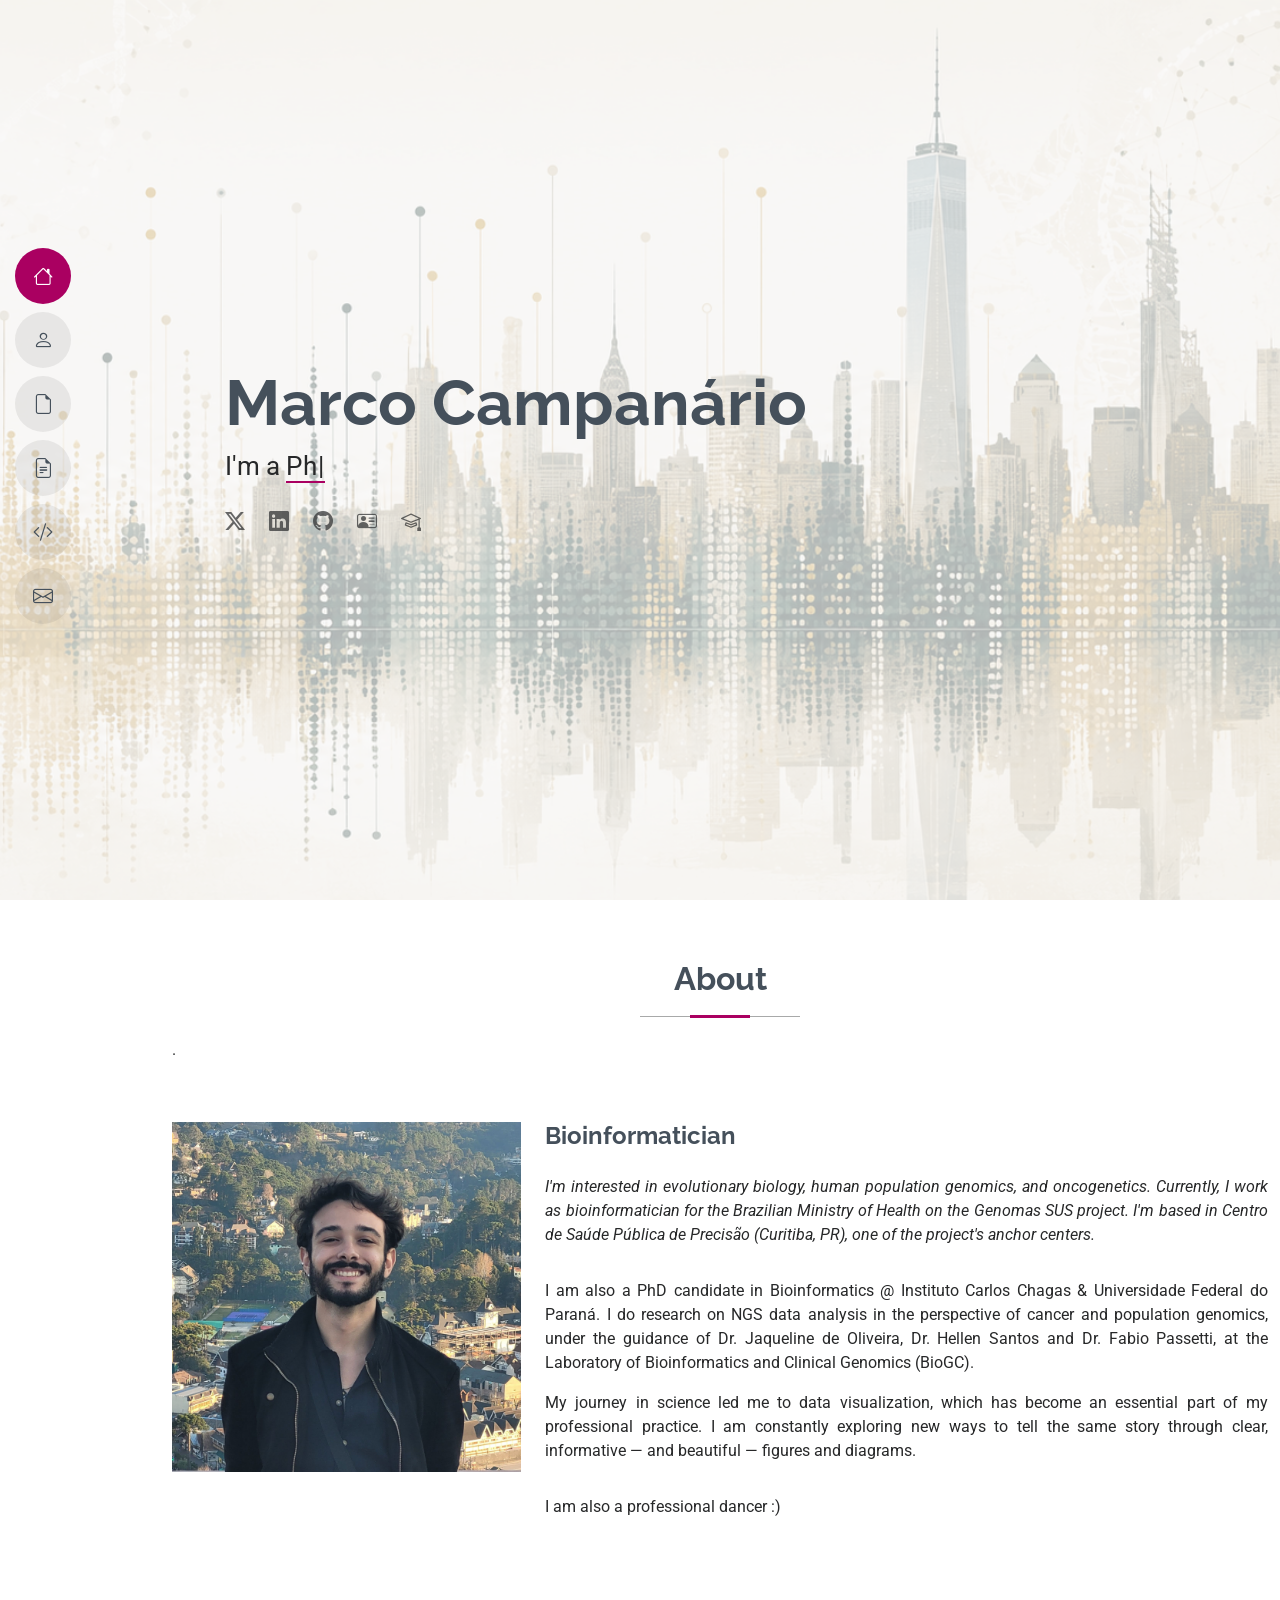
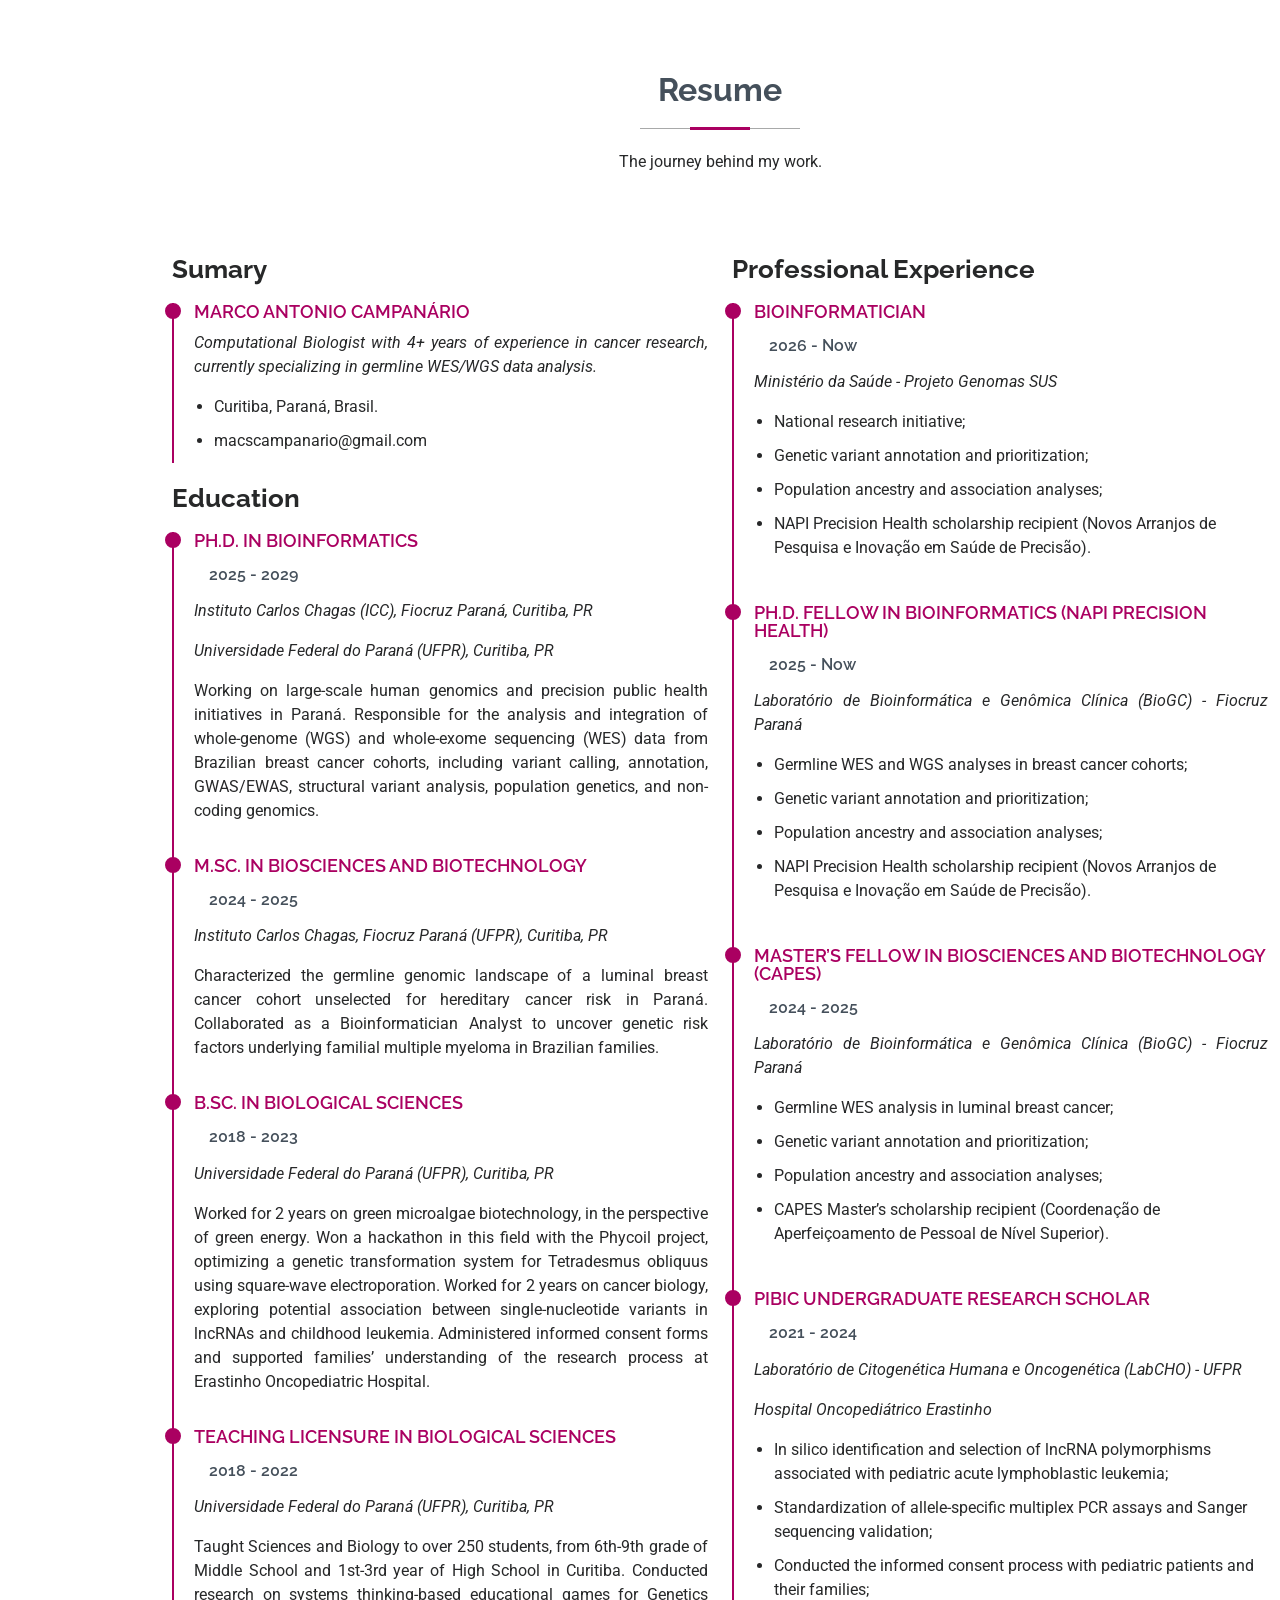
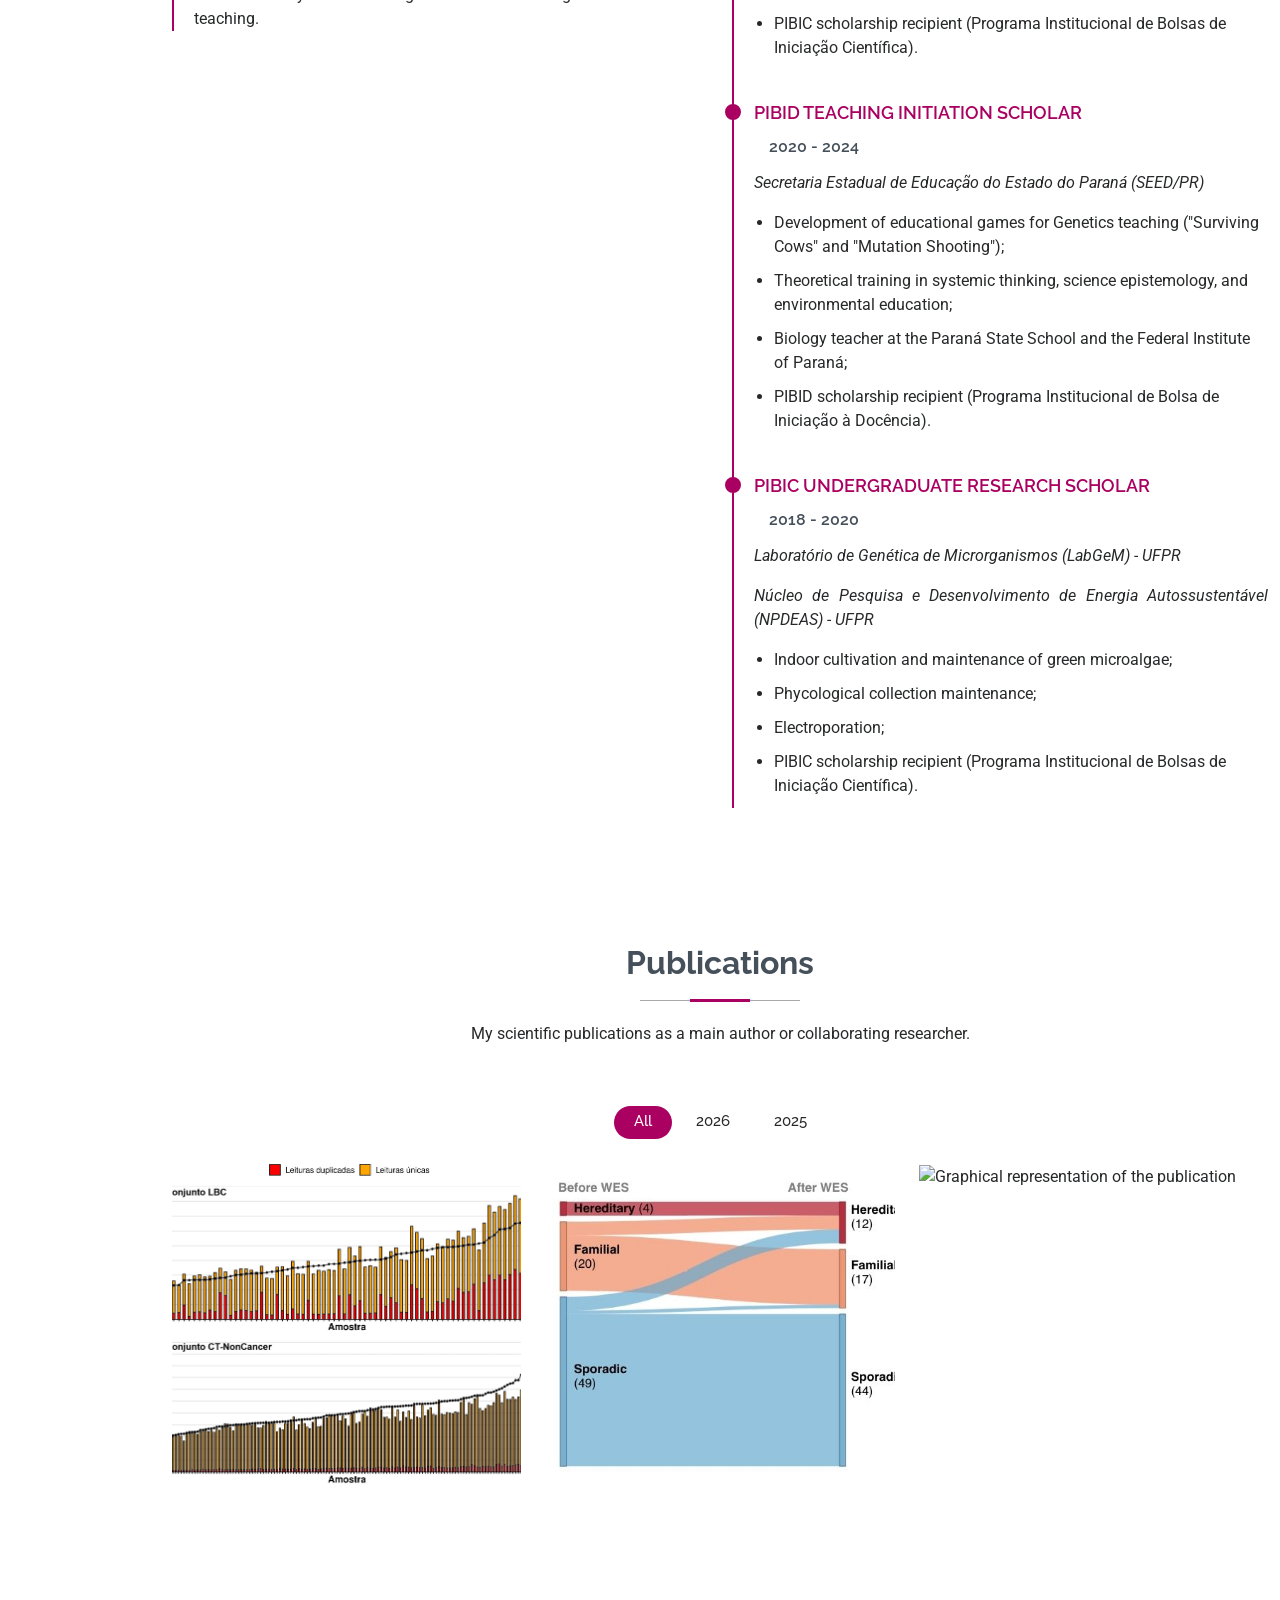
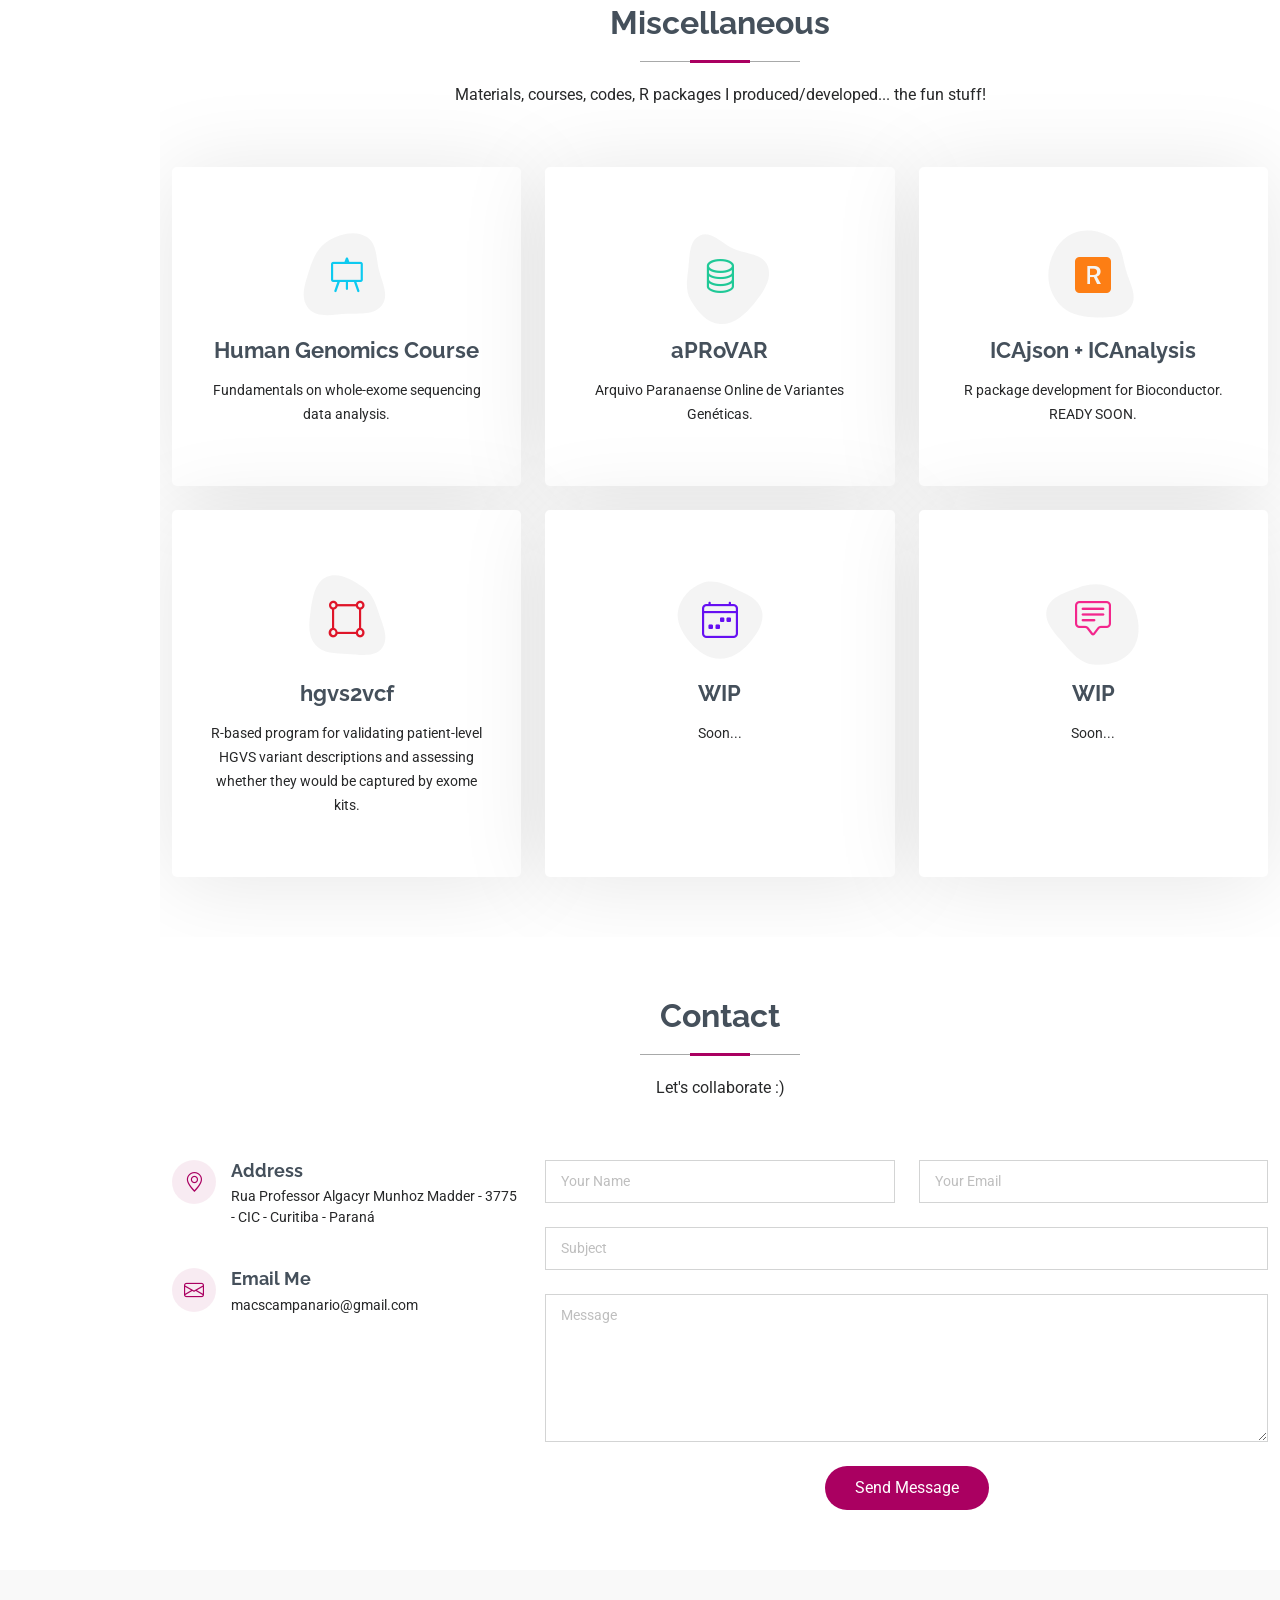
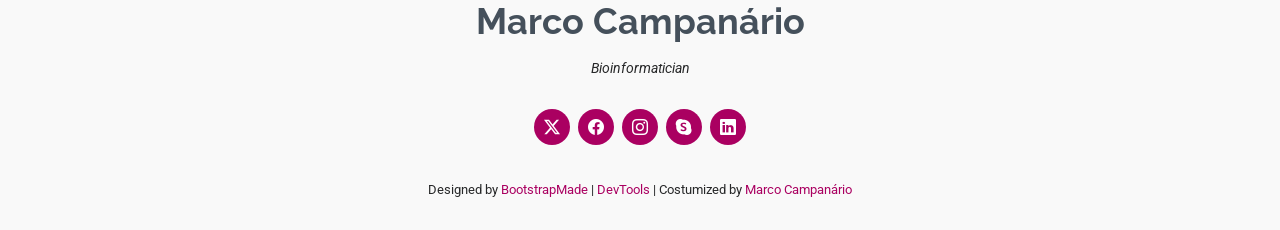
==== commit d8aef8ea: "hgcs2vcf" ====
--- a/index.html
+++ b/index.html
@@ -368,6 +368,18 @@
           <div class="col-lg-6" data-aos="fade-up" data-aos-delay="200">
             <h3 class="resume-title">Professional Experience</h3>
             <div class="resume-item">
+              <h4>Bioinformatician</h4>
+              <h5>2026 - Now</h5>
+              <p><em>Ministério da Saúde - Projeto Genomas SUS</em></p>
+              <ul>
+                <li>National research initiative;</li>
+                <li>Genetic variant annotation and prioritization;</li>
+                <li>Population ancestry and association analyses;</li>
+                <li>NAPI Precision Health scholarship recipient (Novos Arranjos de Pesquisa e Inovação em Saúde de Precisão).</li>
+              </ul>
+            </div><!-- Edn Resume Item -->
+
+            <div class="resume-item">
               <h4>Ph.D. Fellow in Bioinformatics (NAPI Precision Health)</h4>
               <h5>2025 - Now</h5>
               <p><em>Laboratório de Bioinformática e Genômica Clínica (BioGC) - Fiocruz Paraná</em></p>
@@ -687,10 +699,10 @@
                 </svg>
                 <i class="bi bi-bounding-box-circles"></i>
               </div>
-              <a href="#" class="stretched-link">
-                <h3>WIP</h3>
+              <a href="https://github.com/marcocampanario/hgvs2vcf" class="stretched-link">
+                <h3>hgvs2vcf</h3>
               </a>
-              <p>Soon...</p>
+              <p>R-based program for validating patient-level HGVS variant descriptions and assessing whether they would be captured by exome kits.</p>
               <a href="#" class="stretched-link"></a>
             </div>
           </div><!-- End Service Item -->
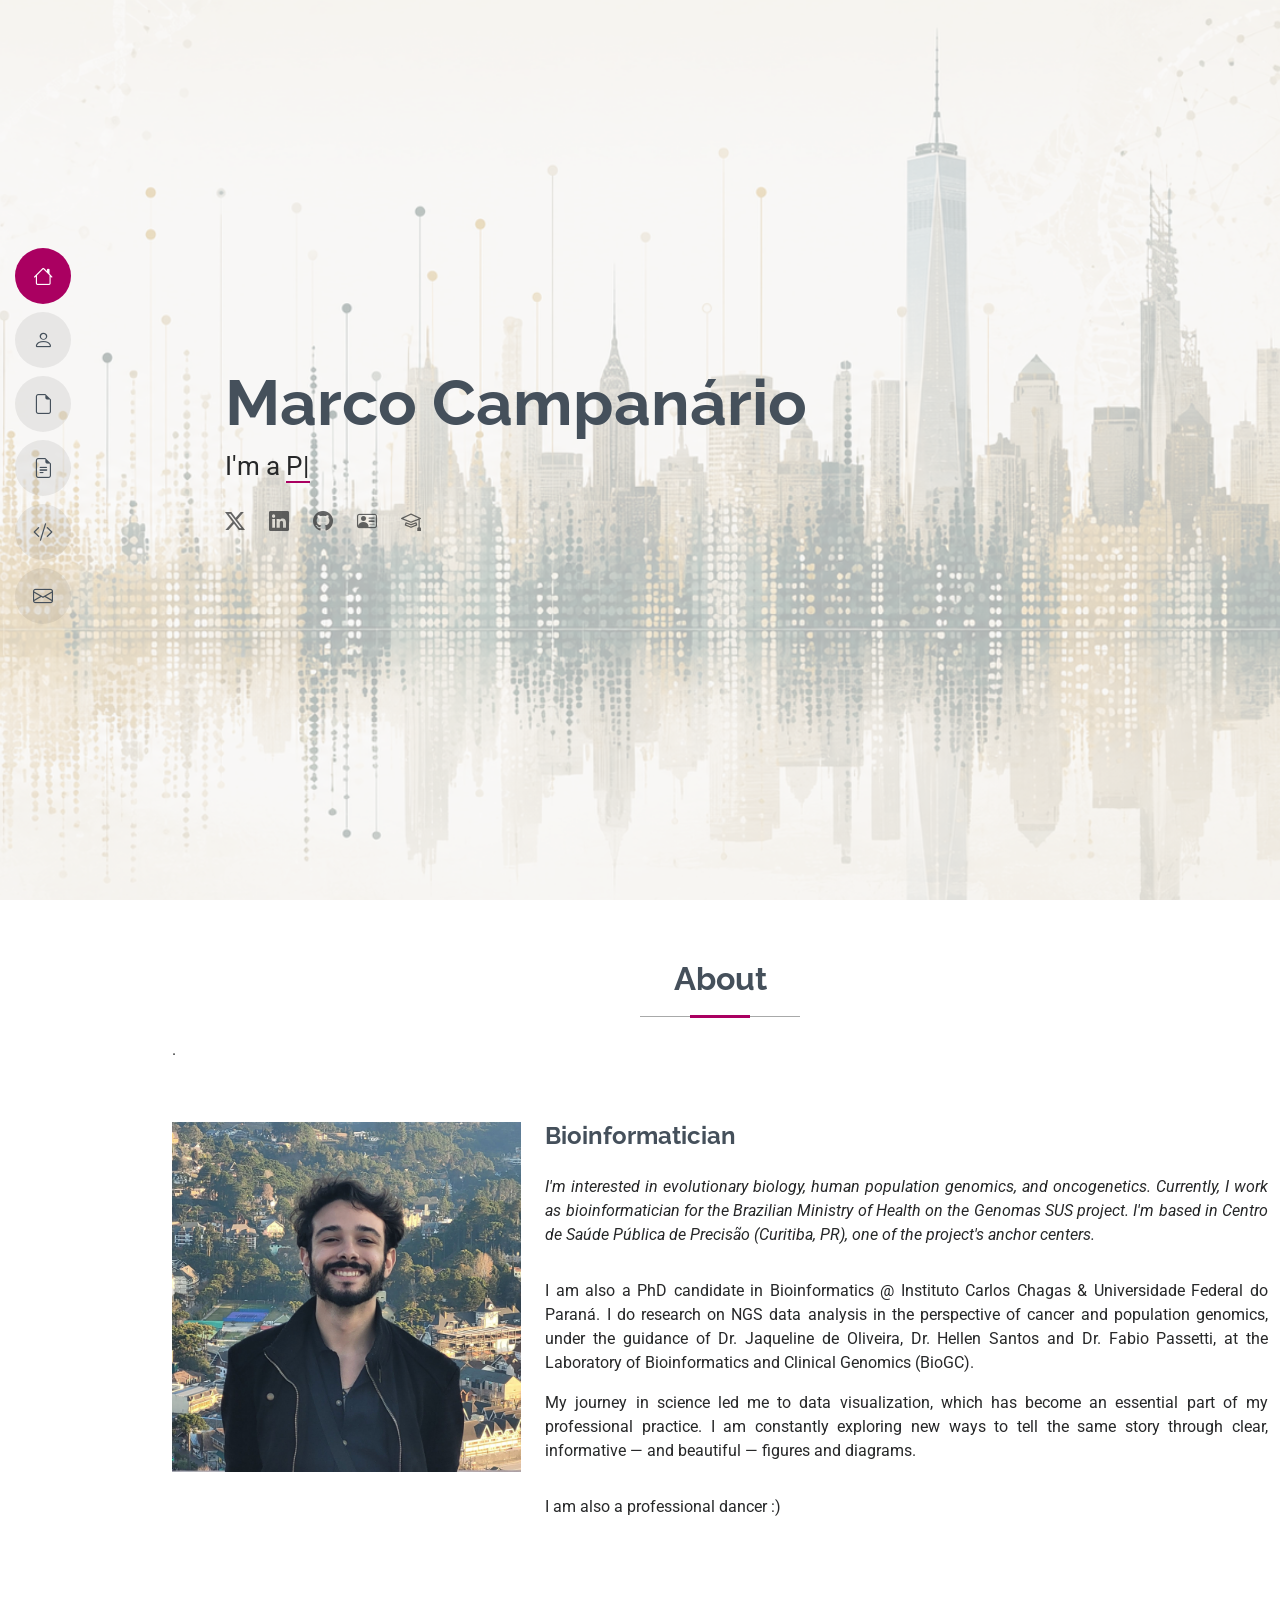
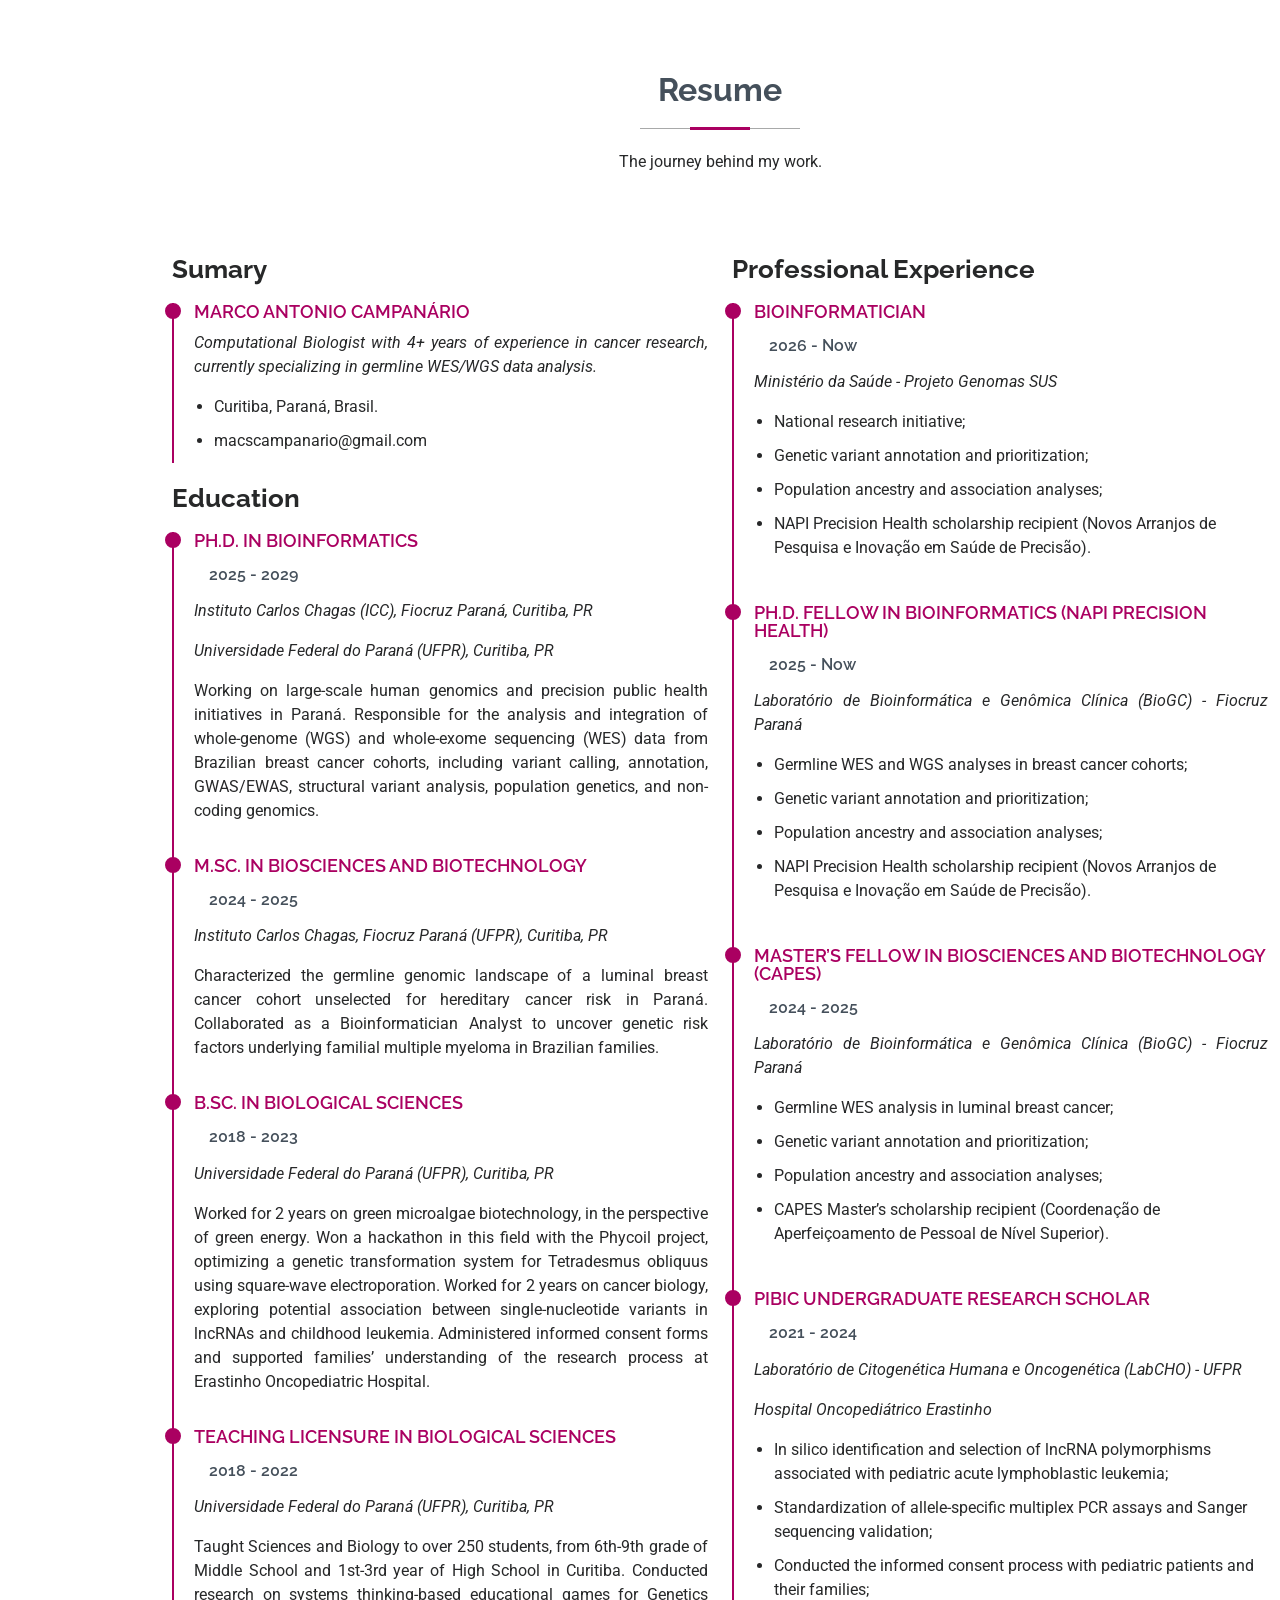
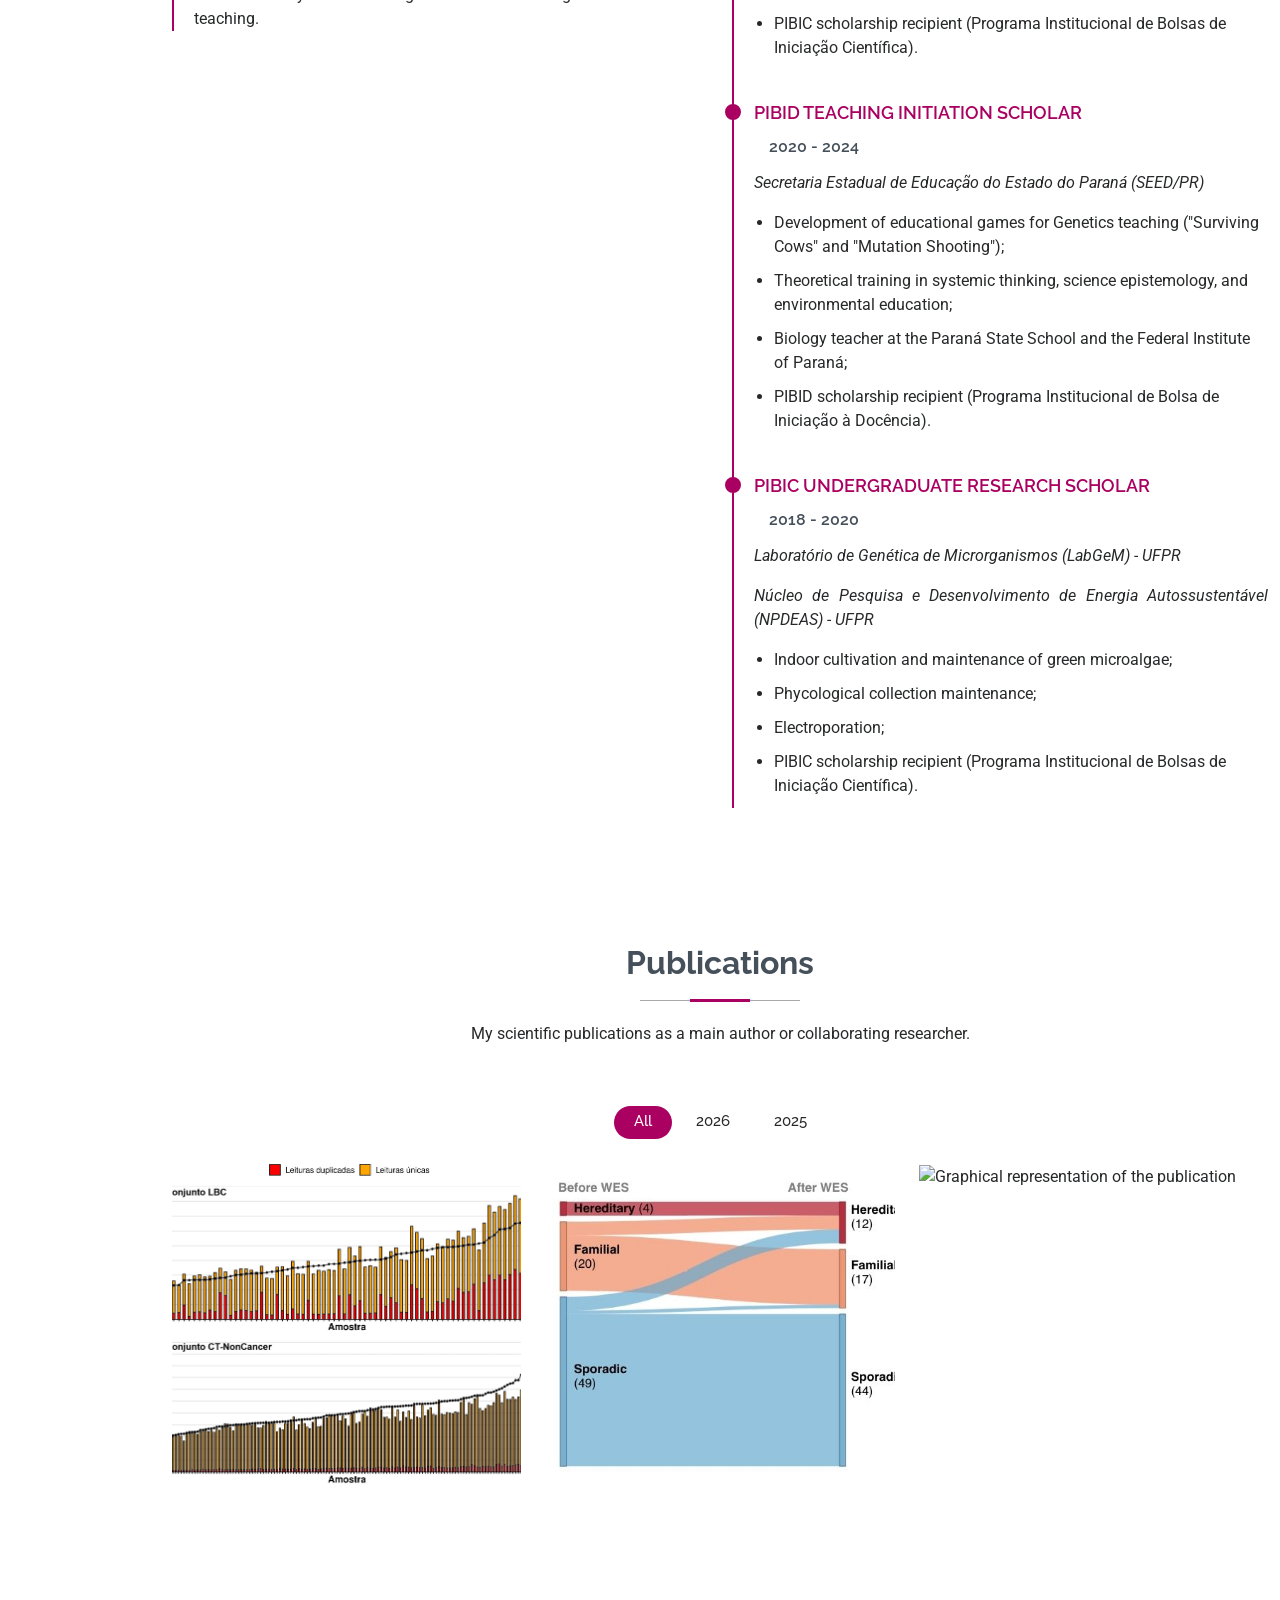
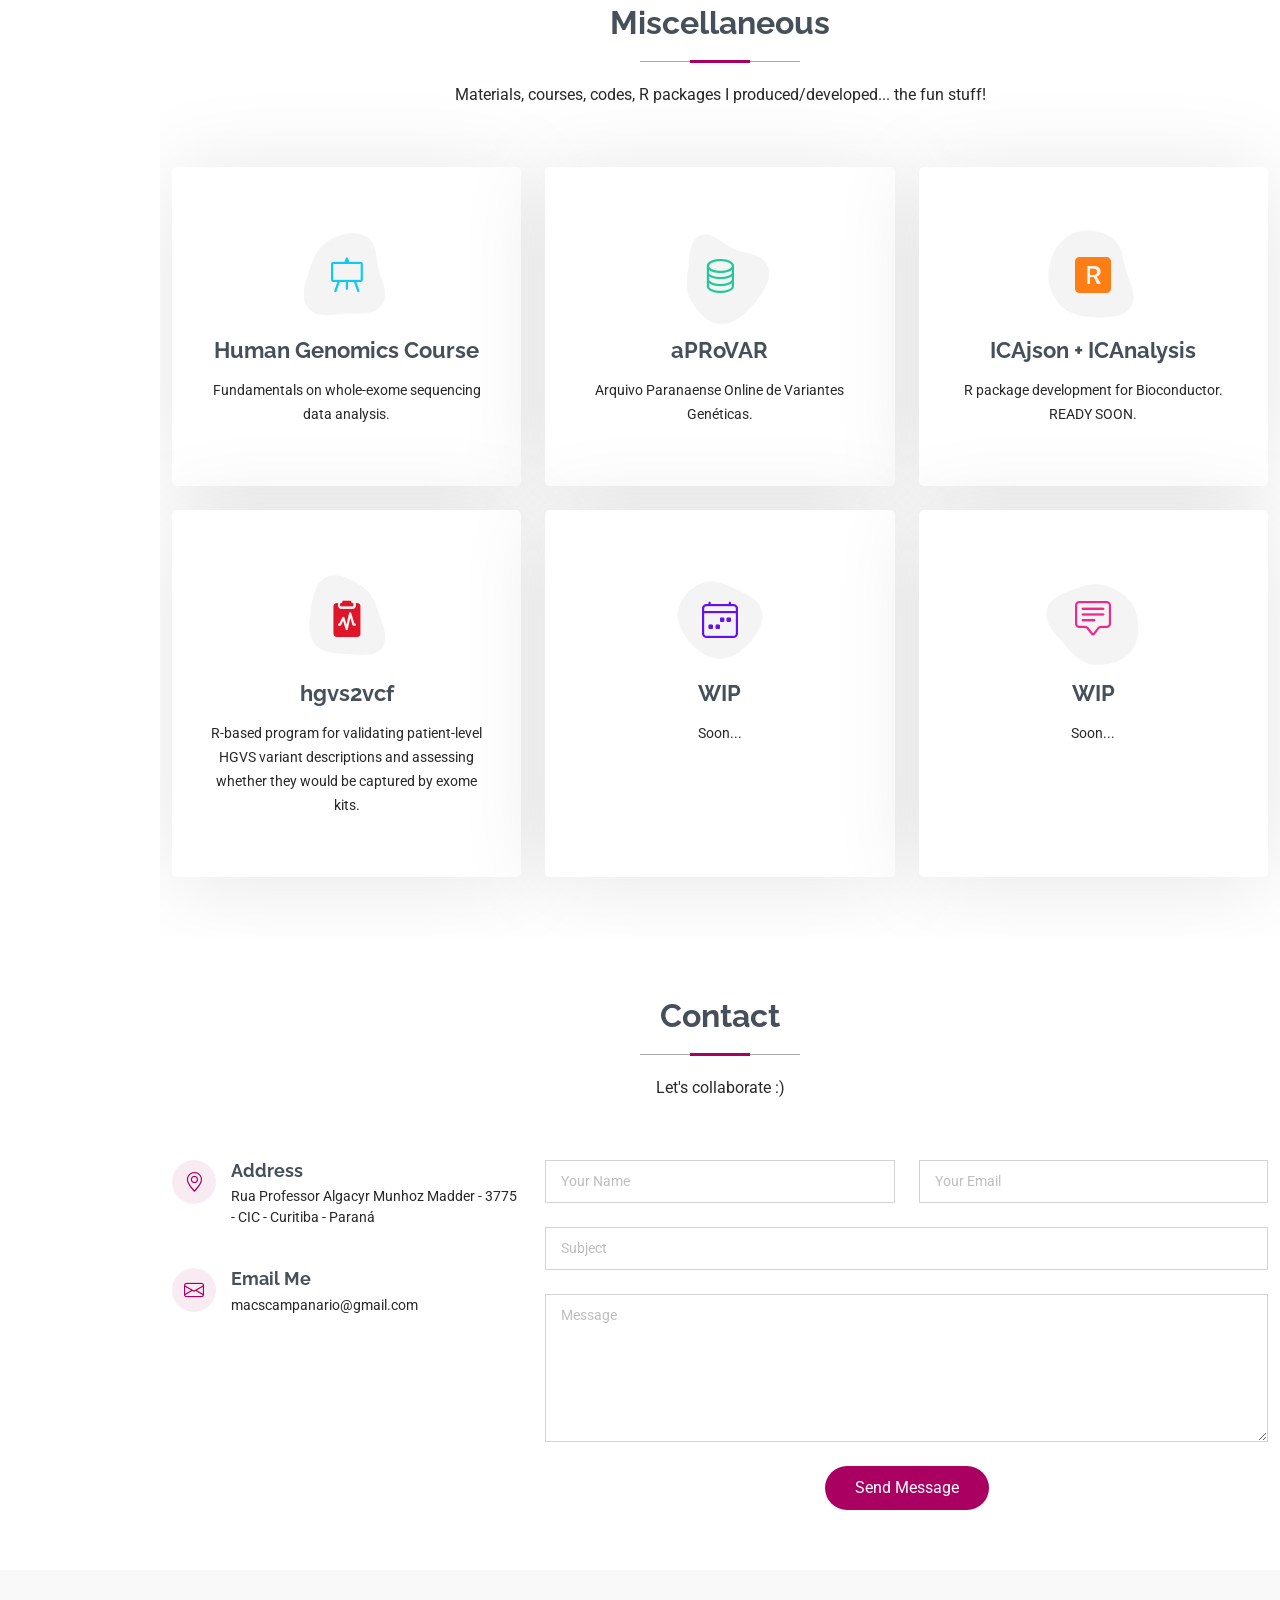
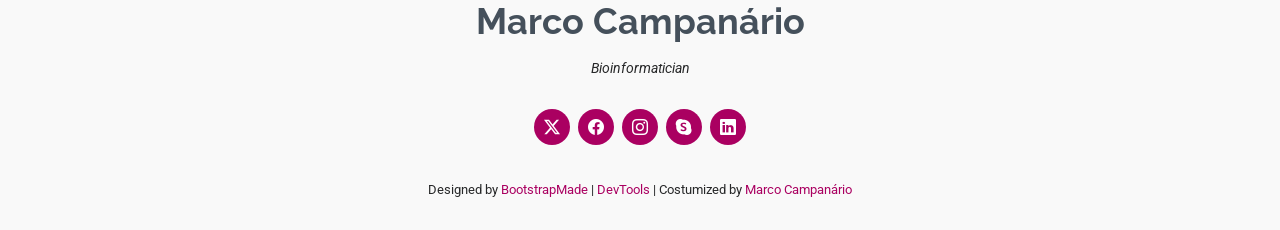
==== commit 1c1d228b: "icon edit" ====
--- a/index.html
+++ b/index.html
@@ -697,7 +697,7 @@
                 <svg width="100" height="100" viewBox="0 0 600 600" xmlns="http://www.w3.org/2000/svg">
                   <path stroke="none" stroke-width="0" fill="#f5f5f5" d="M300,503.46388370962813C374.79870501325706,506.71871716319447,464.8034551963731,527.1746412648533,510.4981551193396,467.86667711651364C555.9287308511215,408.9015244558933,512.6030010748507,327.5744911775523,490.211057578863,256.5855673507754C471.097692560561,195.9906835881958,447.69079081568157,138.11976852964426,395.19560036434837,102.3242989838813C329.3053358748298,57.3949838291264,248.02791733380457,8.279543830951368,175.87071277845988,42.242879143198664C103.41431057327972,76.34704239035025,93.79494320519305,170.9812938413882,81.28167332365135,250.07896920659033C70.17666984294237,320.27484674793965,64.84698225790005,396.69656628748305,111.28512138212992,450.4950937839243C156.20124167950087,502.5303643271138,231.32542653798444,500.4755392045468,300,503.46388370962813"></path>
                 </svg>
-                <i class="bi bi-bounding-box-circles"></i>
+                <i class="bi bi-clipboard2-pulse-fill"></i>
               </div>
               <a href="https://github.com/marcocampanario/hgvs2vcf" class="stretched-link">
                 <h3>hgvs2vcf</h3>
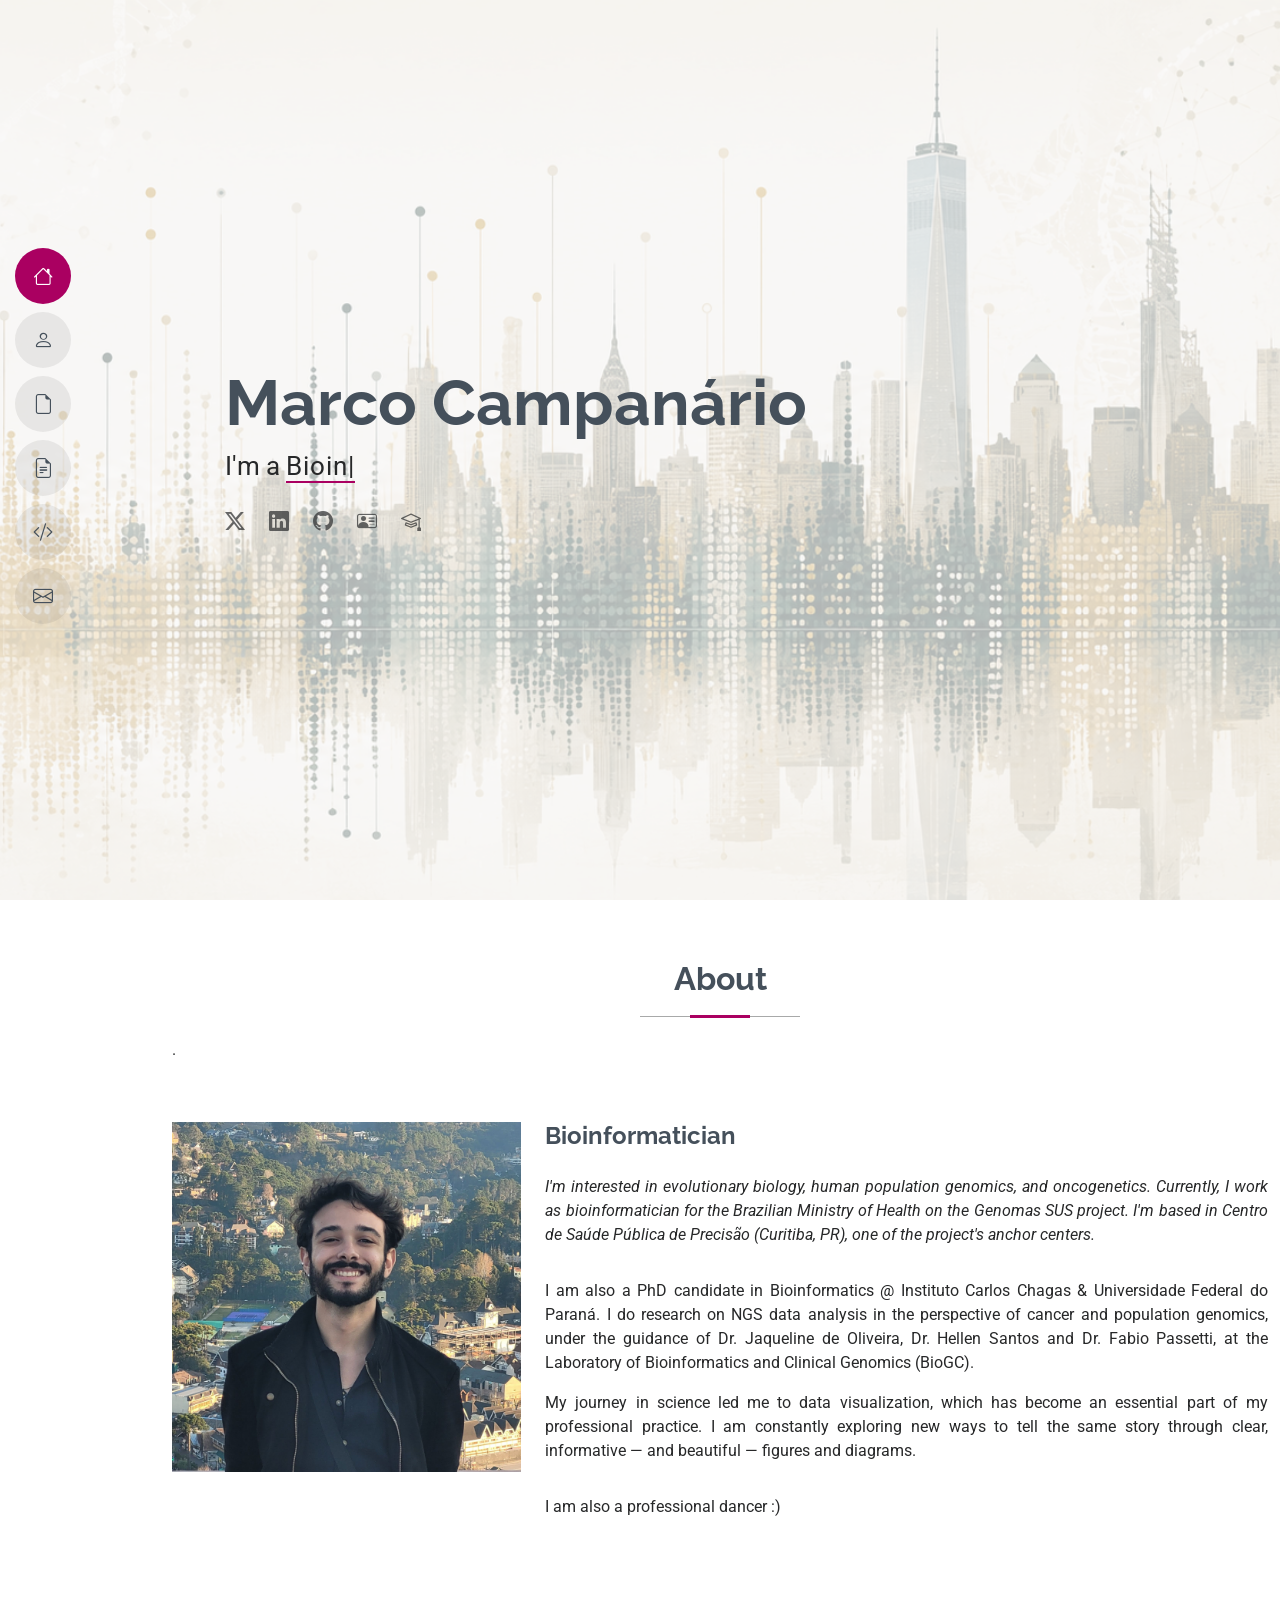
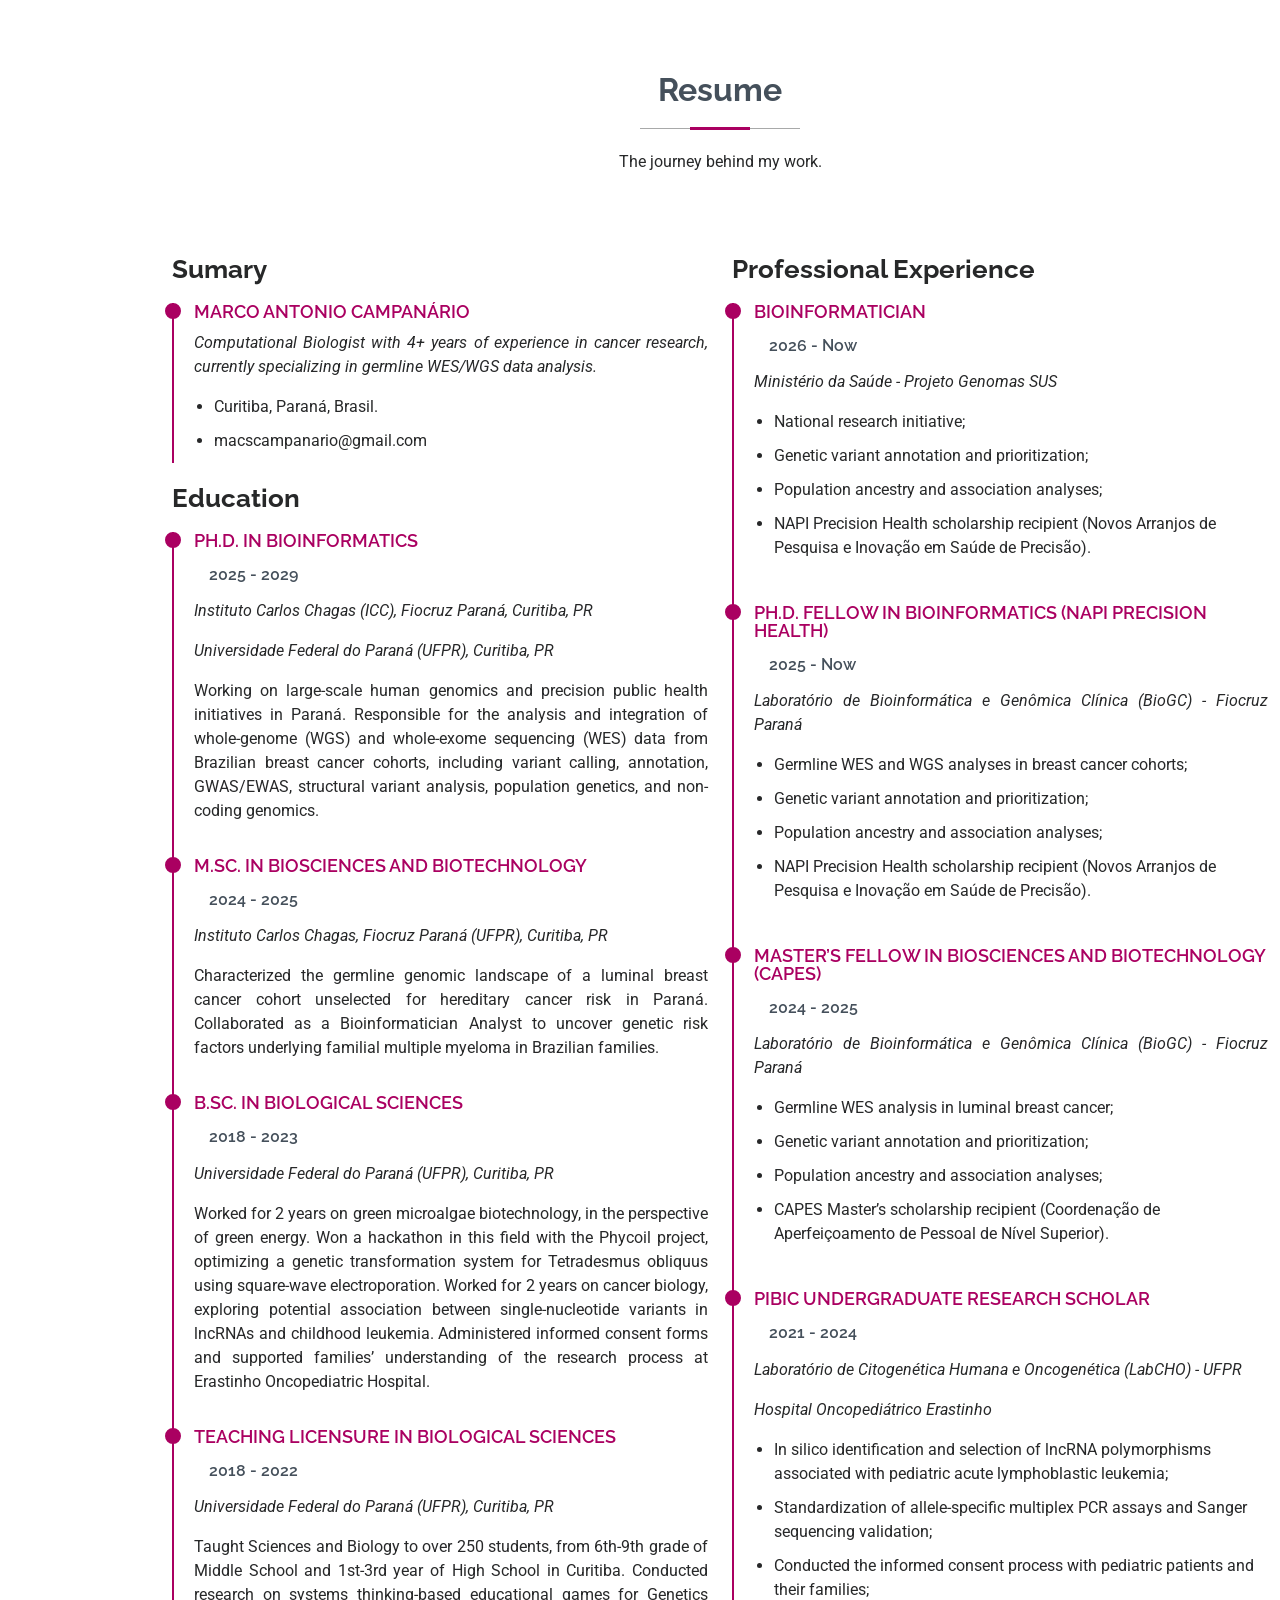
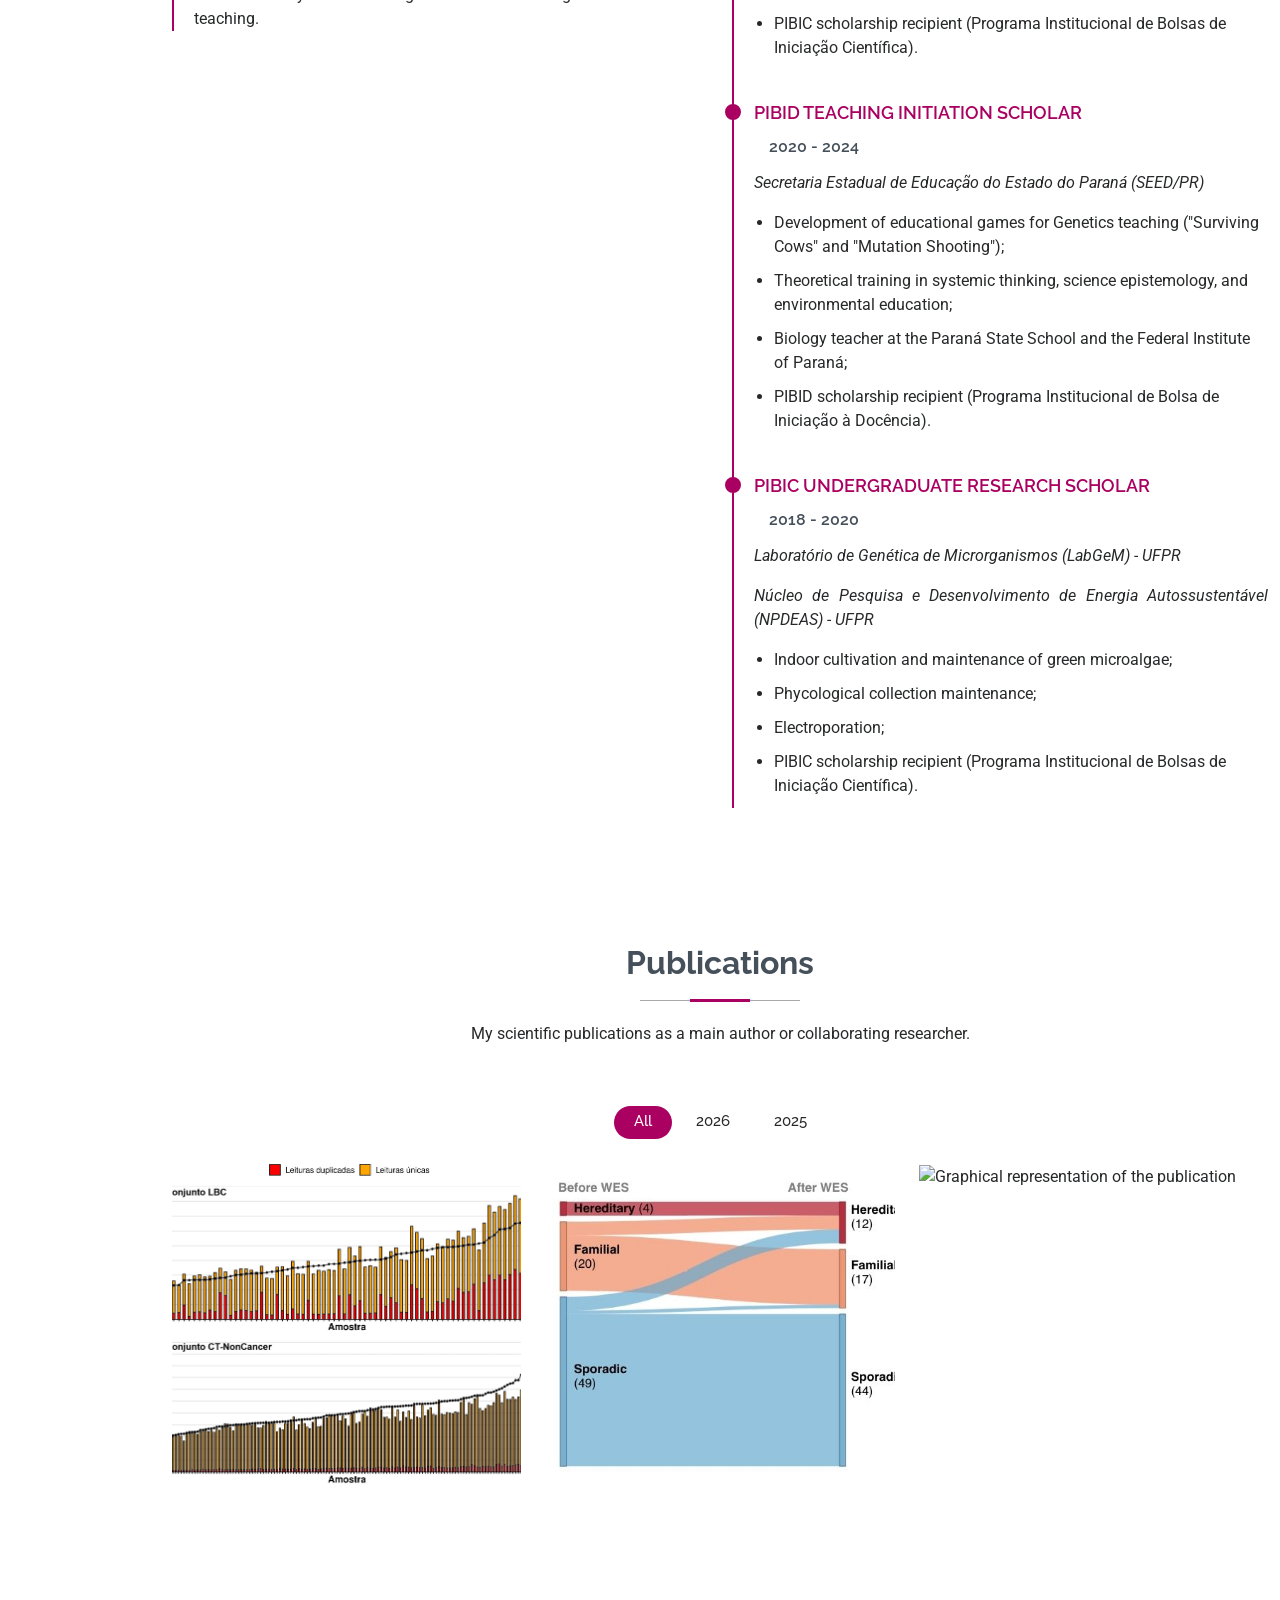
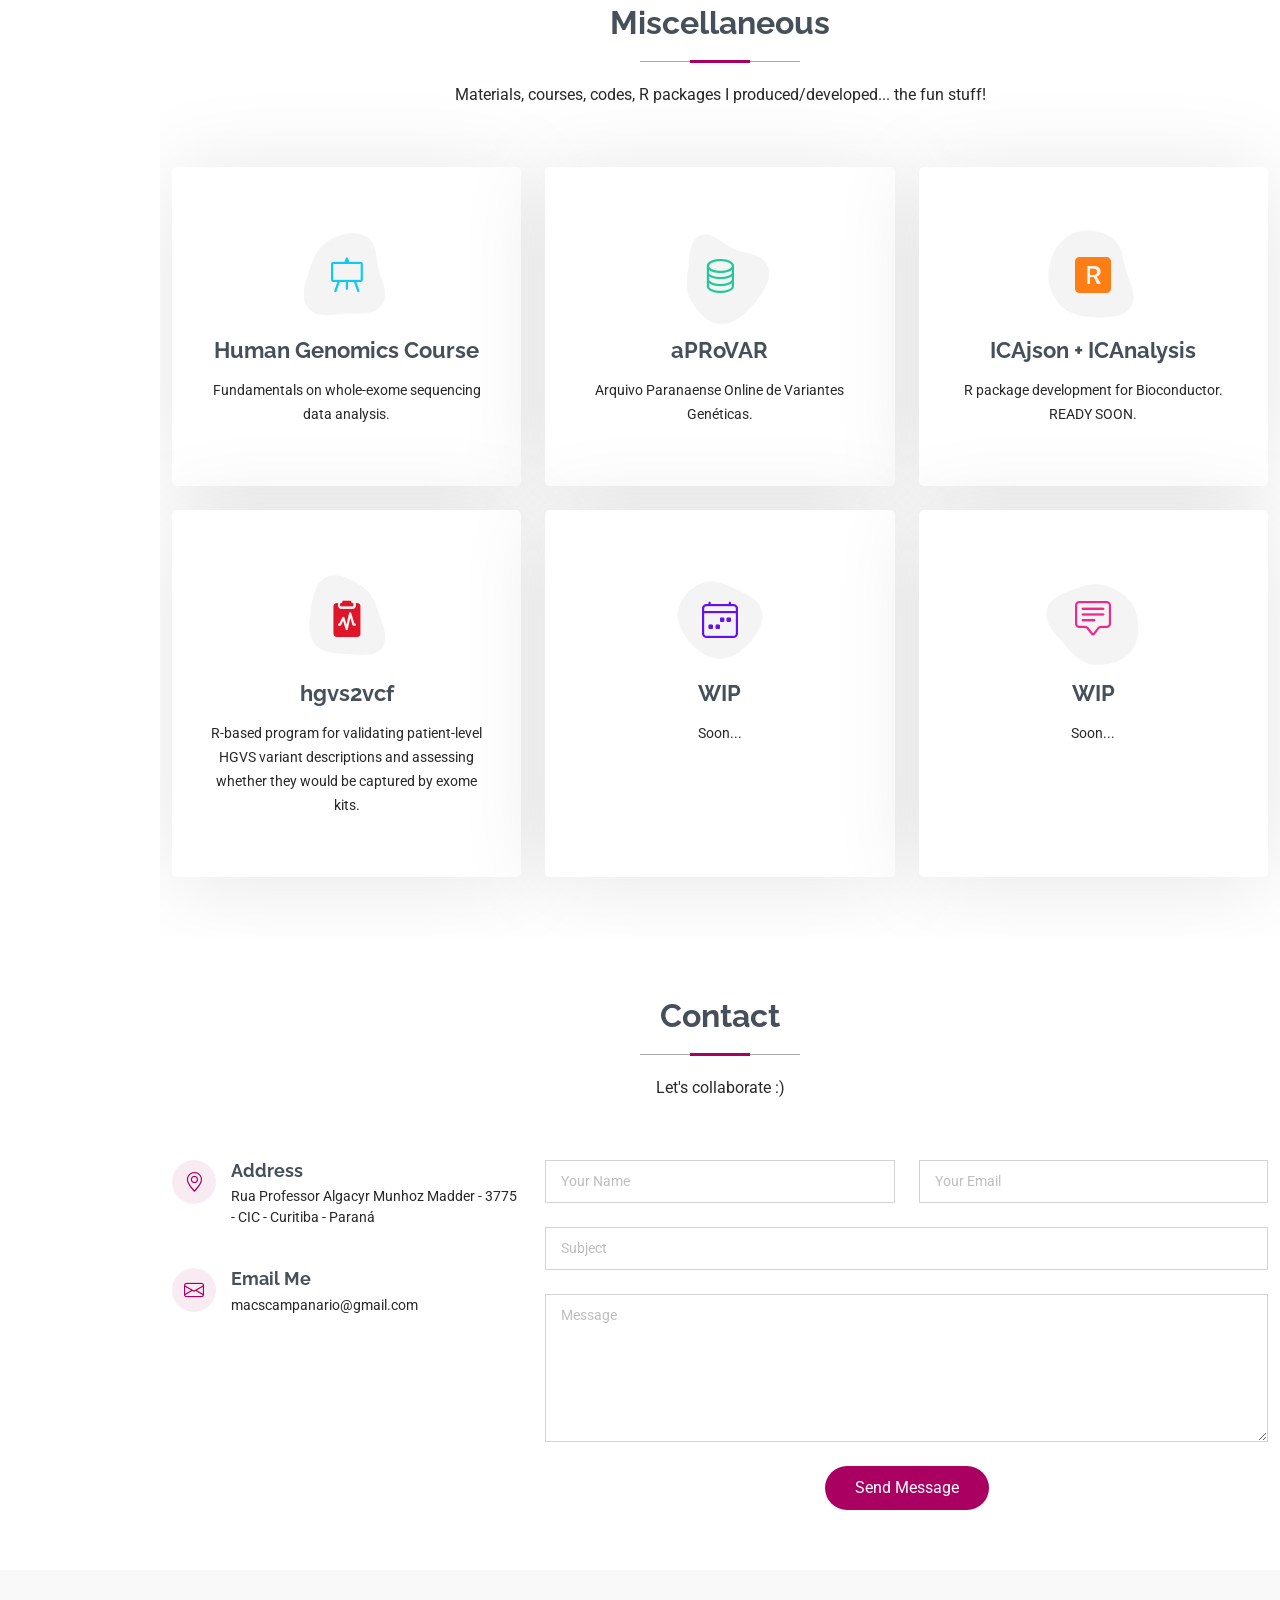
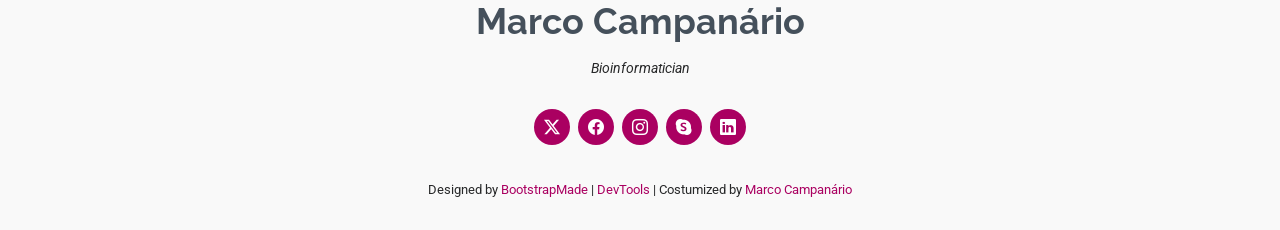
==== commit 6404414a: "hgvs2vcf ref link fix" ====
--- a/index.html
+++ b/index.html
@@ -703,7 +703,6 @@
                 <h3>hgvs2vcf</h3>
               </a>
               <p>R-based program for validating patient-level HGVS variant descriptions and assessing whether they would be captured by exome kits.</p>
-              <a href="#" class="stretched-link"></a>
             </div>
           </div><!-- End Service Item -->
 
